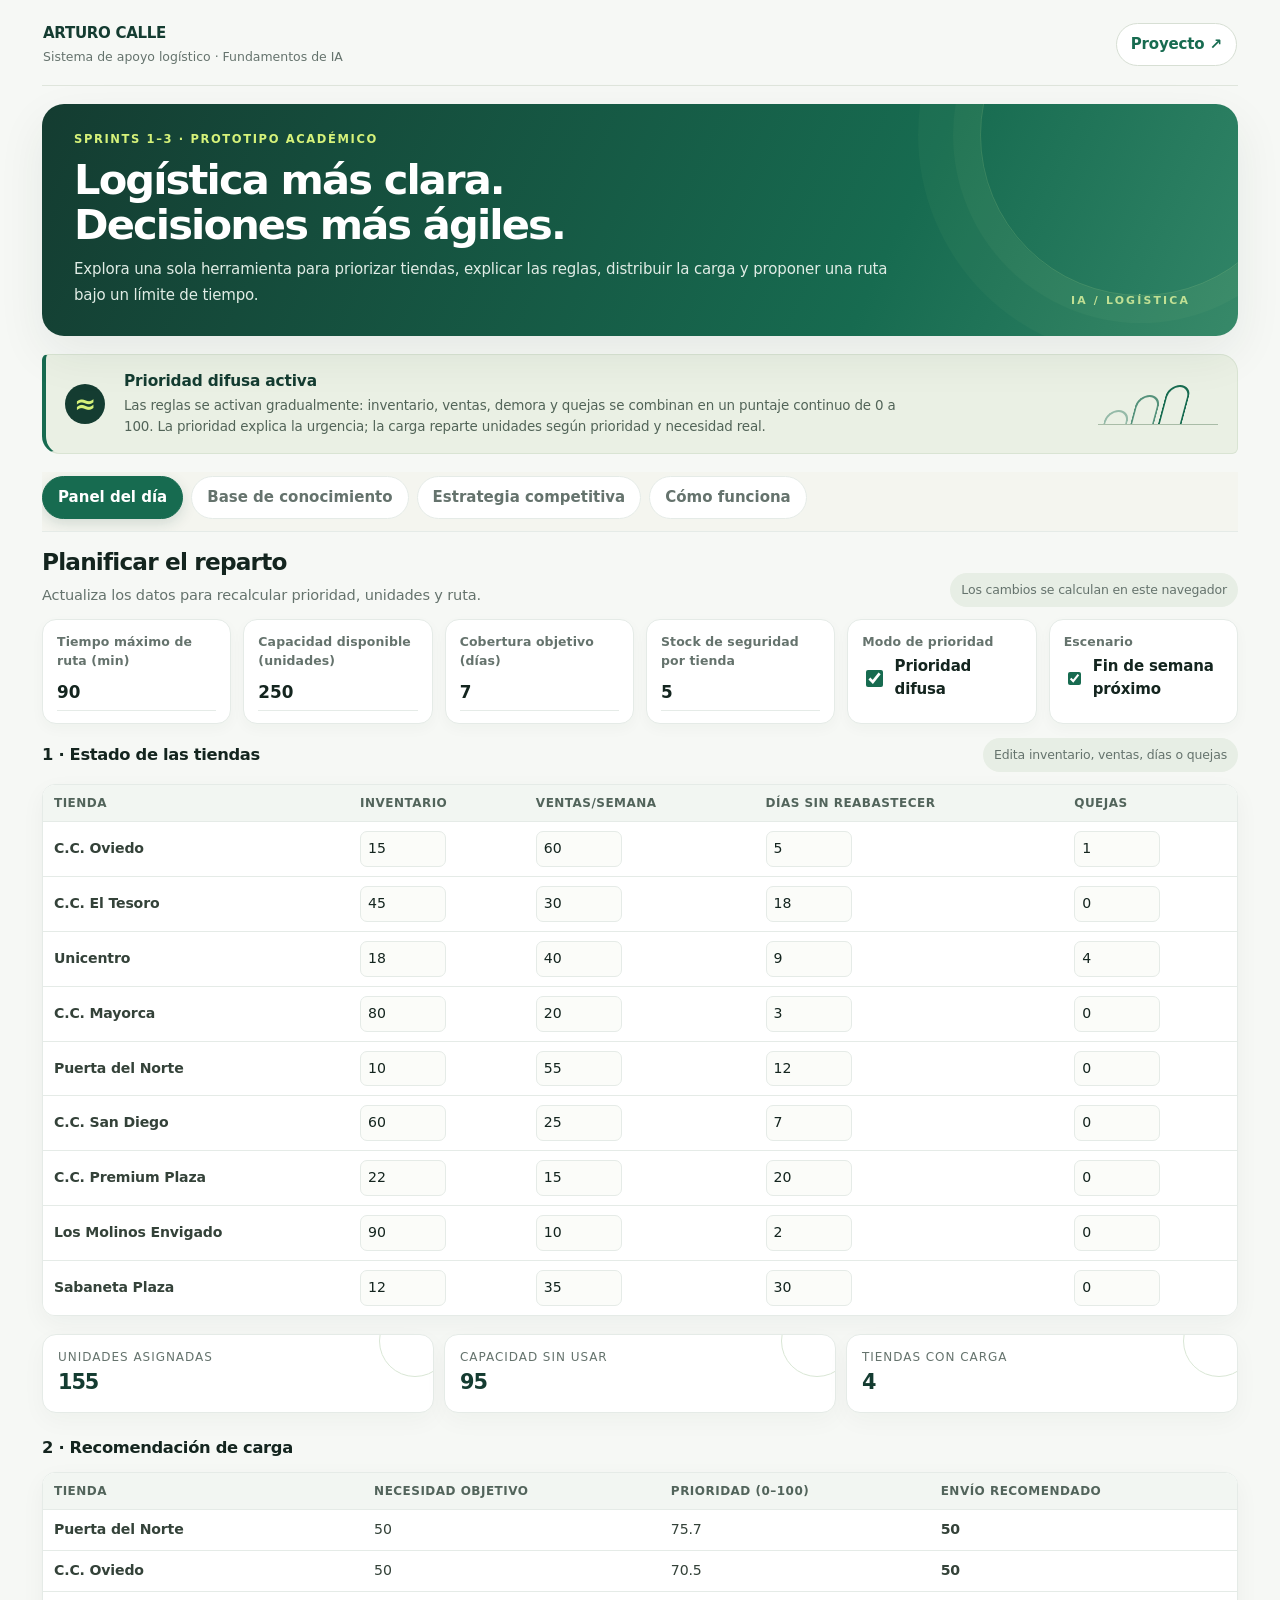
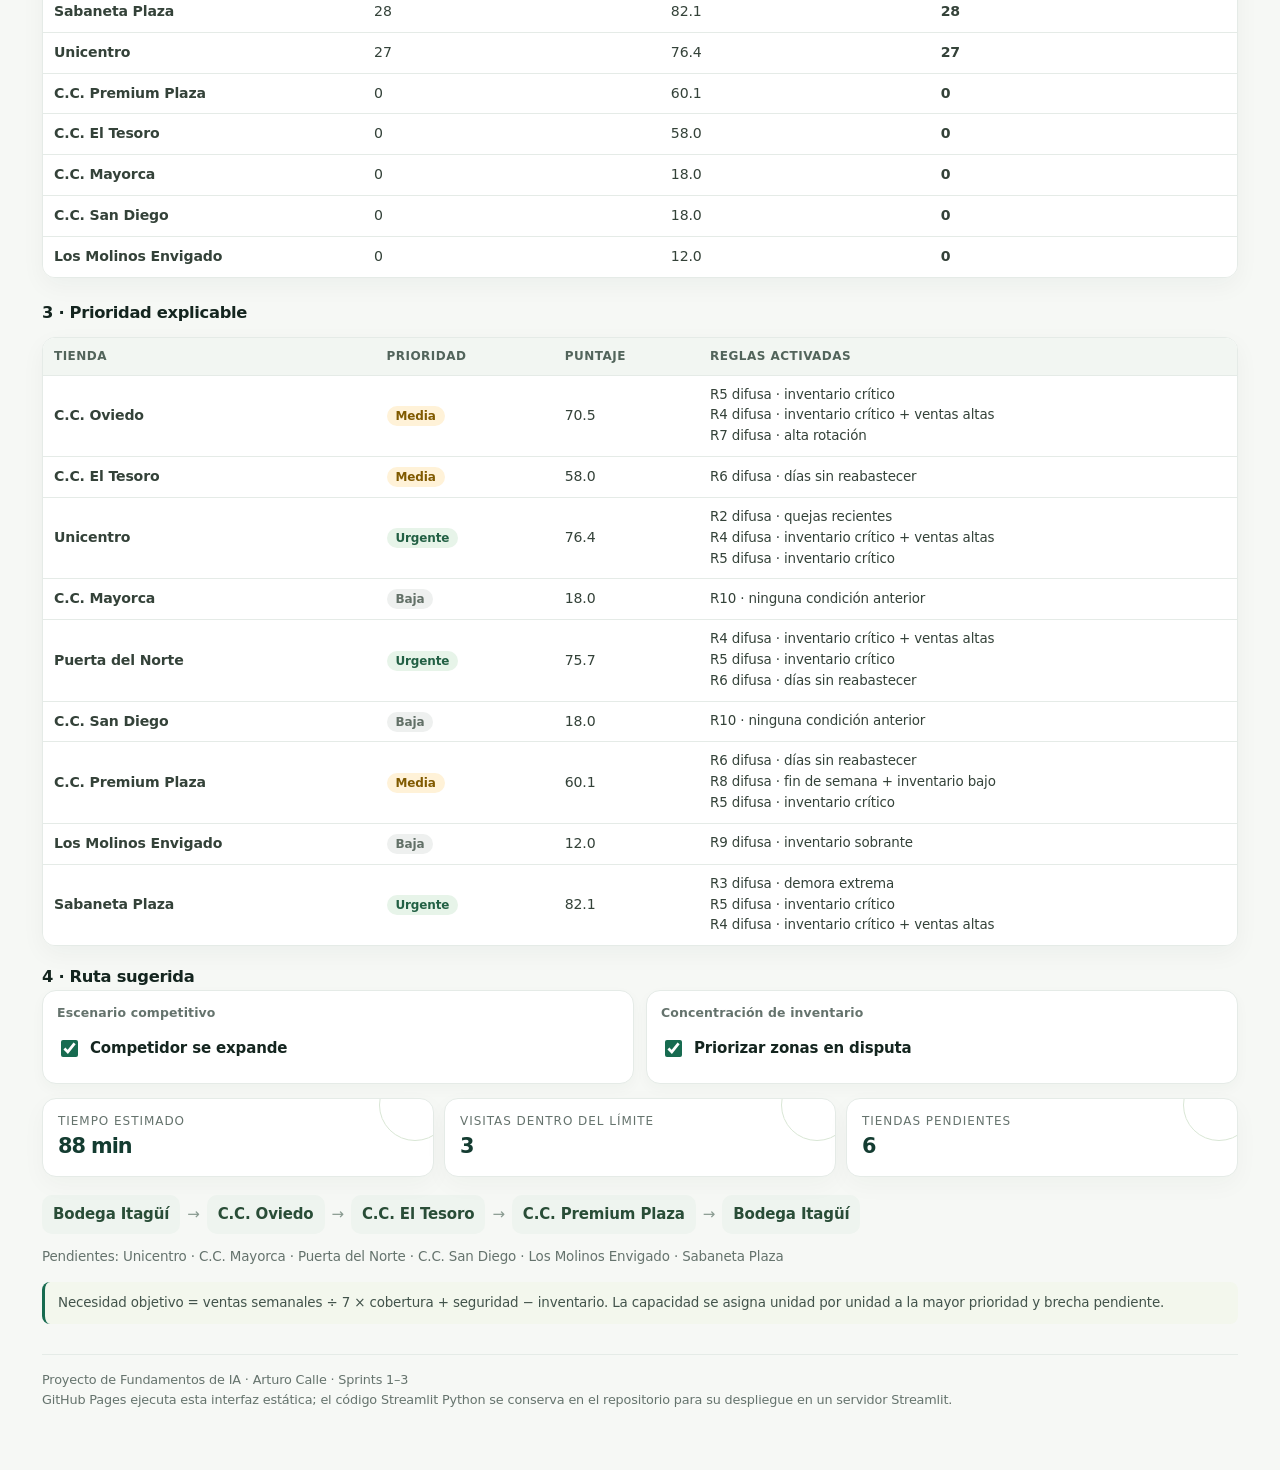
==== site/app-redisenada/index.html @ 4b320264 "Publicar propuesta visual para comparar" ====
<!doctype html>
<html lang="es">
<head>
<meta charset="utf-8"><meta name="viewport" content="width=device-width,initial-scale=1">
<title>Logística inteligente · Arturo Calle | Nueva propuesta</title><link rel="stylesheet" href="./styles.css">
<style>
:root{--ink:#14251f;--green:#176b50;--deep:#143c31;--lime:#d6f27a;--muted:#65736d;--line:#e5ebe7;--paper:#f6f8f5;--white:#fff;--red:#a63d40}*{box-sizing:border-box}body{margin:0;background:var(--paper);color:var(--ink);font:15px/1.55 system-ui,-apple-system,"Segoe UI",sans-serif}button,input{font:inherit}.shell{max-width:1240px;margin:auto;padding:20px 22px 60px}.top{display:flex;justify-content:space-between;align-items:center;gap:18px;margin-bottom:18px}.brand{font-weight:750;letter-spacing:-.02em}.brand span{display:block;color:var(--muted);font-size:.78rem;font-weight:500;letter-spacing:0}.back{color:var(--green);text-decoration:none;font-weight:650}.hero{padding:27px 32px;border-radius:22px;color:#fff;background:linear-gradient(115deg,var(--deep),var(--green) 70%,#318567);margin-bottom:18px}.tag{color:var(--lime);font-size:.72rem;letter-spacing:.14em;text-transform:uppercase;font-weight:750}.hero h1{font-size:clamp(1.8rem,4vw,2.6rem);letter-spacing:-.045em;line-height:1.1;margin:8px 0}.hero p{color:#e0ece5;margin:.35rem 0 0;max-width:820px}.nav{display:flex;gap:8px;overflow:auto;padding:4px 0 12px;margin-bottom:4px}.nav button{border:1px solid var(--line);background:#fff;color:var(--muted);border-radius:999px;padding:9px 15px;white-space:nowrap;cursor:pointer;font-weight:650}.nav button.active{background:var(--green);border-color:var(--green);color:#fff}.section{display:none}.section.active{display:block}.section-title{display:flex;justify-content:space-between;align-items:end;gap:16px;margin:12px 0}.section-title h2{font-size:1.45rem;letter-spacing:-.035em;margin:0}.section-title p{margin:4px 0 0;color:var(--muted)}.panel,.card{background:#fff;border:1px solid var(--line);border-radius:17px;padding:18px 20px;box-shadow:0 4px 16px #14251f08}.controls{display:grid;grid-template-columns:repeat(auto-fit,minmax(170px,1fr));gap:12px;margin-bottom:14px}.control{background:#fff;border:1px solid var(--line);border-radius:14px;padding:12px 14px}.control label{display:block;font-size:.78rem;color:var(--muted);font-weight:650;margin-bottom:4px}.control input[type=number]{width:100%;border:0;border-bottom:1px solid var(--line);padding:5px 0;color:var(--ink);font-size:1.05rem;font-weight:700;outline:0}.check{display:flex;align-items:center;gap:9px;min-height:45px;font-weight:650}.check input{accent-color:var(--green);width:17px;height:17px}.table-wrap{overflow:auto;border:1px solid var(--line);border-radius:13px;margin:12px 0 18px}table{border-collapse:collapse;width:100%;min-width:690px;background:white}th,td{text-align:left;padding:9px 11px;border-bottom:1px solid var(--line);font-size:.88rem}th{background:#f2f6f2;color:#52645b;font-size:.75rem;text-transform:uppercase;letter-spacing:.04em;position:sticky;top:0}tr:last-child td{border-bottom:0}td input{width:86px;border:1px solid var(--line);border-radius:7px;padding:6px 7px;color:var(--ink)}td:first-child{font-weight:650}.metrics{display:grid;grid-template-columns:repeat(auto-fit,minmax(150px,1fr));gap:10px;margin:12px 0 18px}.metric{background:#fff;border:1px solid var(--line);border-radius:14px;padding:13px 15px}.metric span{display:block;color:var(--muted);font-size:.75rem}.metric b{font-size:1.3rem}.subhead{margin:22px 0 8px;font-size:1.02rem}.muted{color:var(--muted)}.pill{display:inline-block;color:var(--green);font-size:.72rem;font-weight:750;letter-spacing:.04em}.route{display:flex;flex-wrap:wrap;gap:7px;align-items:center;margin:12px 0}.stop{border-radius:10px;background:#eef4ef;padding:8px 11px;font-weight:650}.arrow{color:#8a9b91}.notice{background:#f3f7ed;border-left:3px solid var(--green);padding:11px 13px;border-radius:8px;color:#42534b}.footer{border-top:1px solid var(--line);margin-top:30px;padding-top:15px;color:var(--muted);font-size:.8rem}.grid{display:grid;grid-template-columns:repeat(auto-fit,minmax(210px,1fr));gap:12px}.card h3{margin:5px 0;font-size:1rem}.card p{margin:.4rem 0;color:var(--muted)}.rule{padding:10px 0;border-bottom:1px solid var(--line)}.rule:last-child{border:0}.rule b{display:inline-block;min-width:36px;color:var(--green)}.right{text-align:right}.badge{border-radius:999px;padding:3px 9px;background:#e7f4e9;color:#226044;font-weight:700;font-size:.75rem}.badge.mid{background:#fff2d8;color:#805a00}.badge.low{background:#eef0ef;color:#627067}.small{font-size:.84rem}.table-title{display:flex;justify-content:space-between;align-items:center;gap:8px}.table-title h3{margin:0}.status{color:var(--muted);font-size:.78rem}@media(max-width:600px){.shell{padding:13px}.hero{padding:22px}.top{align-items:flex-start}.section-title{display:block}}
</style>
</head>
<body><main class="shell">
<div class="top"><div class="brand">ARTURO CALLE<span>Sistema de apoyo logístico · Fundamentos de IA</span></div><a class="back" href="../">Proyecto ↗</a></div>
<header class="hero"><div class="tag">Sprints 1–3 · Prototipo académico</div><h1>Logística más clara.<br>Decisiones más ágiles.</h1><p>Explora una sola herramienta para priorizar tiendas, explicar las reglas, distribuir la carga y proponer una ruta bajo un límite de tiempo.</p></header>
<div class="fuzzy-note"><div class="fuzzy-mark">≈</div><div><strong>Prioridad difusa activa</strong><p>Las reglas se activan gradualmente: inventario, ventas, demora y quejas se combinan en un puntaje continuo de 0 a 100. La prioridad explica la urgencia; la carga reparte unidades según prioridad y necesidad real.</p></div><div class="fuzzy-spark" aria-hidden="true"><span></span><span></span><span></span></div></div><nav class="nav" aria-label="Navegación"><button class="active" data-page="panel">Panel del día</button><button data-page="knowledge">Base de conocimiento</button><button data-page="strategy">Estrategia competitiva</button><button data-page="about">Cómo funciona</button></nav>
<section class="section active" id="panel">
<div class="section-title"><div><h2>Planificar el reparto</h2><p>Actualiza los datos para recalcular prioridad, unidades y ruta.</p></div><span class="status">Los cambios se calculan en este navegador</span></div>
<div class="controls">
<div class="control"><label>Tiempo máximo de ruta (min)</label><input id="budget" type="number" min="30" max="240" step="5" value="90"></div>
<div class="control"><label>Capacidad disponible (unidades)</label><input id="capacity" type="number" min="0" max="100000" step="10" value="250"></div>
<div class="control"><label>Cobertura objetivo (días)</label><input id="coverage" type="number" min="1" max="21" value="7"></div>
<div class="control"><label>Stock de seguridad por tienda</label><input id="safety" type="number" min="0" max="500" value="5"></div>
<div class="control"><label>Modo de prioridad</label><div class="check"><input id="fuzzy" type="checkbox" checked><span>Prioridad difusa</span></div></div>
<div class="control"><label>Escenario</label><div class="check"><input id="weekend" type="checkbox" checked><span>Fin de semana próximo</span></div></div>
</div>
<div class="table-title"><h3 class="subhead">1 · Estado de las tiendas</h3><span class="status">Edita inventario, ventas, días o quejas</span></div>
<div id="stores"></div>
<div class="metrics" id="metrics"></div>
<h3 class="subhead">2 · Recomendación de carga</h3><div id="loads"></div>
<h3 class="subhead">3 · Prioridad explicable</h3><div id="priorities"></div>
<div class="table-title"><h3 class="subhead">4 · Ruta sugerida</h3></div>
<div class="controls">
<div class="control"><label>Escenario competitivo</label><div class="check"><input id="rival" type="checkbox" checked><span>Competidor se expande</span></div></div>
<div class="control"><label>Concentración de inventario</label><div class="check"><input id="focus" type="checkbox" checked><span>Priorizar zonas en disputa</span></div></div>
</div>
<div class="metrics" id="routeMetrics"></div><div class="route" id="route"></div><p class="muted small" id="pending"></p>
<div class="notice small">Necesidad objetivo = ventas semanales ÷ 7 × cobertura + seguridad − inventario. La capacidad se asigna unidad por unidad a la mayor prioridad y brecha pendiente.</div>
</section>
<section class="section" id="knowledge">
<div class="section-title"><div><h2>La base de conocimiento</h2><p>Conocimiento estable del modelo, separado de los datos operativos del día.</p></div></div>
<div class="grid"><article class="card"><span class="pill">1 · CONOCIMIENTO</span><h3>Red, umbrales y reglas</h3><p>Define tiendas conectadas, tiempos estimados, conjuntos difusos y las condiciones SI–ENTONCES.</p></article><article class="card"><span class="pill">2 · MEMORIA DE TRABAJO</span><h3>Datos del día</h3><p>Inventario, ventas semanales, días sin reabastecer, quejas, tiempo de ruta y capacidad.</p></article><article class="card"><span class="pill">3 · INFERENCIA</span><h3>Recomendaciones</h3><p>Aplica las reglas, calcula puntajes, asigna unidades y selecciona visitas bajo el límite de jornada.</p></article></div>
<h3 class="subhead">Diez reglas SI–ENTONCES</h3><div class="panel" id="rules"></div>
<h3 class="subhead">Cómo se suaviza la prioridad</h3><div class="panel small"><p>Inventario muy bajo, crítico, bajo y sobrante; ventas altas; rotación muy alta; días medios o muy altos; quejas altas y fin de semana se representan con funciones trapezoidales solapadas. Las reglas conservan los umbrales originales, pero su grado de activación se pondera con consecuentes Sugeno.</p><p>Urgente → salidas alrededor de 90–96; media → 52–62; baja → 12–18. El puntaje es el promedio ponderado continuo de las reglas activas; la etiqueta solo resume ese valor. Cuando se desactiva la prioridad difusa, se aplican los cortes discretos originales.</p></div>
<h3 class="subhead">Red vial del proyecto · minutos estimados</h3><div id="network"></div><p class="muted small">Tiempos académicos simulados de hora pico; no representan tráfico en tiempo real.</p>
</section>
<section class="section" id="strategy">
<div class="section-title"><div><h2>Decisión frente a la expansión del competidor</h2><p>Matriz hipotética usada en la Entrega 3.</p></div></div>
<div class="panel"><p>Valores de participación de mercado del modelo, en la escala codificada por el notebook. La presentación describe la escala de otra forma; se conserva aquí la matriz tal como está implementada.</p><div class="table-wrap"><table><thead><tr><th>Estrategia</th><th>Competidor se expande</th><th>Competidor mantiene</th></tr></thead><tbody><tr><td>Concentrar</td><td>20</td><td>50</td></tr><tr><td>Distribuir</td><td>65</td><td>80</td></tr></tbody></table></div><div class="notice">Estos pagos son supuestos didácticos. En la ruta, concentrar duplica el valor de las visitas en zonas disputadas; si el competidor se expande, una visita después del minuto 45 pierde la mitad de su valor.</div><h3 class="subhead">Zonas de disputa</h3><p>C.C. Oviedo · Unicentro · C.C. El Tesoro · C.C. San Diego.</p><p class="muted small">El algoritmo genético explora órdenes de visita y maximiza valor atendido menos una penalización pequeña por tiempo, respetando el límite de ruta.</p></div>
</section>
<section class="section" id="about">
<div class="section-title"><div><h2>De los sprints a una sola herramienta</h2><p>El flujo conecta conocimiento, datos y decisiones.</p></div></div>
<div class="grid"><article class="card"><span class="pill">SPRINT 1</span><h3>Red y rutas</h3><p>Nueve tiendas conectadas con tiempos en minutos. Dijkstra calcula caminos mínimos; la búsqueda de ruta organiza una vuelta cerrada con límite de tiempo y 15 minutos de atención por parada.</p></article><article class="card"><span class="pill">SPRINT 2</span><h3>Sistema experto</h3><p>Separa base de conocimiento, memoria de trabajo e inferencia. Diez reglas transparentes priorizan las tiendas.</p></article><article class="card"><span class="pill">SPRINT 3</span><h3>Estrategia competitiva</h3><p>Una matriz de pagos define un escenario hipotético. Un algoritmo genético busca el orden de visita con mayor valor.</p></article><article class="card"><span class="pill">EXTENSIÓN</span><h3>Lógica difusa y carga</h3><p>Prioridad continua para evitar saltos abruptos, seguida de distribución de unidades según necesidad y capacidad total.</p></article></div>
<div class="panel" style="margin-top:14px"><h3>Alcance</h3><p>Prototipo académico con datos, tiempos, umbrales y pagos supuestos a partir de los materiales de los sprints 1–3. No consulta inventario real, tráfico en vivo ni geolocalización. Valida las recomendaciones antes de cualquier uso operativo.</p><p class="muted small">La versión Python Streamlit también está en el repositorio, en <code>app/streamlit_app.py</code>, para ejecutarla en Streamlit Community Cloud.</p></div>
</section>
<footer class="footer">Proyecto de Fundamentos de IA · Arturo Calle · Sprints 1–3<br>GitHub Pages ejecuta esta interfaz estática; el código Streamlit Python se conserva en el repositorio para su despliegue en un servidor Streamlit.</footer>
</main>
<script>
const ORIGIN="Bodega Itagüí", STOP=15;
const names=["C.C. Oviedo","C.C. El Tesoro","Unicentro","C.C. Mayorca","Puerta del Norte","C.C. San Diego","C.C. Premium Plaza","Los Molinos Envigado","Sabaneta Plaza"];
let stores=[
 {name:"C.C. Oviedo",inv:15,sales:60,days:5,complaints:1},{name:"C.C. El Tesoro",inv:45,sales:30,days:18,complaints:0},{name:"Unicentro",inv:18,sales:40,days:9,complaints:4},{name:"C.C. Mayorca",inv:80,sales:20,days:3,complaints:0},{name:"Puerta del Norte",inv:10,sales:55,days:12,complaints:0},{name:"C.C. San Diego",inv:60,sales:25,days:7,complaints:0},{name:"C.C. Premium Plaza",inv:22,sales:15,days:20,complaints:0},{name:"Los Molinos Envigado",inv:90,sales:10,days:2,complaints:0},{name:"Sabaneta Plaza",inv:12,sales:35,days:30,complaints:0}
];
const graph={"Bodega Itagüí":{"Sabaneta Plaza":8,"Los Molinos Envigado":12,"C.C. Oviedo":10},"Sabaneta Plaza":{"Bodega Itagüí":8},"Los Molinos Envigado":{"Bodega Itagüí":12,"C.C. Premium Plaza":9},"C.C. Oviedo":{"Bodega Itagüí":10,"C.C. El Tesoro":5,"Unicentro":9},"C.C. El Tesoro":{"C.C. Oviedo":5,"C.C. Premium Plaza":7,"C.C. San Diego":11},"C.C. Premium Plaza":{"Los Molinos Envigado":9,"C.C. El Tesoro":7},"Unicentro":{"C.C. Oviedo":9,"C.C. San Diego":8,"C.C. Mayorca":13},"C.C. San Diego":{"C.C. El Tesoro":11,"Unicentro":8,"Puerta del Norte":10},"C.C. Mayorca":{"Unicentro":13,"Puerta del Norte":7},"Puerta del Norte":{"C.C. San Diego":10,"C.C. Mayorca":7}};
const disputed=new Set(["C.C. Oviedo","Unicentro","C.C. El Tesoro","C.C. San Diego"]);
const rulesDef=[["R1","Inventario < 10","Urgente"],["R2","Quejas > 3","Urgente"],["R3","Días sin reabastecer > 25","Urgente"],["R4","Inventario < 20 y ventas altas (>40 antes de fin de semana; >50 en otro caso)","Urgente"],["R5","Inventario < 20","Media"],["R6","Días sin reabastecer > 14","Media"],["R7","Ventas > 70 unidades/semana","Media"],["R8","Fin de semana próximo e inventario < 30","Media"],["R9","Inventario > 100","Baja"],["R10","Ninguna regla anterior aplica","Baja"]];
function dijkstra(start){let dist={};Object.keys(graph).forEach(n=>dist[n]=Infinity);dist[start]=0;let pending=new Set(Object.keys(graph));while(pending.size){let u=[...pending].reduce((a,b)=>dist[a]<dist[b]?a:b);pending.delete(u);if(!Number.isFinite(dist[u]))break;for(let [v,w] of Object.entries(graph[u]))if(dist[u]+w<dist[v])dist[v]=dist[u]+w}return dist}
const DIST={};Object.keys(graph).forEach(n=>DIST[n]=dijkstra(n));
function trap(x,a,b,c,d){if(x<=a||x>=d)return 0;if(x>=b&&x<=c)return 1;if(x<b)return b===a?1:(x-a)/(b-a);return d===c?1:(d-x)/(d-c)}
function fuzzyPriority(f,weekend){let high=weekend?40:50;let m={inv_muy_bajo:trap(f.inv,-100,-100,5,15),inv_critico:trap(f.inv,5,10,18,26),inv_bajo_30:trap(f.inv,15,20,27,35),inv_sobrante:trap(f.inv,85,100,150,150),ventas_altas:trap(f.sales,high-15,high,high+15,high+30),rotacion_muy_alta:trap(f.sales,55,70,120,120),dias_medios:trap(f.days,8,14,22,29),dias_muy_altos:trap(f.days,18,25,45,45),quejas_altas:trap(f.complaints,1,3,8,8),fin_semana:weekend?1:0};let rr=[[m.inv_muy_bajo,96,"R1 difusa · inventario muy bajo"],[m.quejas_altas,94,"R2 difusa · quejas recientes"],[m.dias_muy_altos,92,"R3 difusa · demora extrema"],[Math.min(m.inv_critico,m.ventas_altas),91,"R4 difusa · inventario crítico + ventas altas"],[m.inv_critico,62,"R5 difusa · inventario crítico"],[m.dias_medios,58,"R6 difusa · días sin reabastecer"],[m.rotacion_muy_alta,55,"R7 difusa · alta rotación"],[Math.min(m.fin_semana,m.inv_bajo_30),52,"R8 difusa · fin de semana + inventario bajo"],[m.inv_sobrante,12,"R9 difusa · inventario sobrante"]];let den=rr.reduce((a,r)=>a+(r[0]>0?r[0]:0),0);let score=den?rr.reduce((a,r)=>a+r[0]*r[1],0)/den:18;let fired=rr.filter(r=>r[0]>.05).sort((a,b)=>b[0]-a[0]).slice(0,3).map(r=>r[2]);return {score,priority:score>=75?"Urgente":score>=38?"Media":"Baja",rules:fired.length?fired:["R10 · ninguna condición anterior"]}}
function discretePriority(f,weekend){let high=weekend?40:50, t=[[f.inv<10,"Urgente","R1 · inventario muy bajo"],[f.complaints>3,"Urgente","R2 · más de 3 quejas"],[f.days>25,"Urgente","R3 · más de 25 días sin reabastecer"],[f.inv<20&&f.sales>high,"Urgente","R4 · inventario crítico + ventas altas"],[f.inv<20,"Media","R5 · inventario crítico"],[f.days>14,"Media","R6 · más de 14 días sin reabastecer"],[f.sales>70,"Media","R7 · rotación muy alta"],[weekend&&f.inv<30,"Media","R8 · fin de semana + inventario bajo"],[f.inv>100,"Baja","R9 · inventario sobrante"]];for(let x of t)if(x[0])return {score:{Urgente:92,Media:56,Baja:18}[x[1]],priority:x[1],rules:[x[2]]};return {score:18,priority:"Baja",rules:["R10 · ninguna condición anterior"]}}
function allocate(scores,coverage,capacity,safety){let rows=stores.map(s=>{let need=Math.max(0,Math.round(s.sales/7*coverage+safety)-s.inv);return {name:s.name,need,score:scores[s.name].score,send:0}}),remaining=capacity;while(remaining>0){let c=rows.filter(r=>r.send<r.need);if(!c.length)break;c.sort((a,b)=>b.score*(1-b.send/Math.max(1,b.need))-a.score*(1-a.send/Math.max(1,a.need))||a.send-b.send);c[0].send++;remaining--}return rows}
function seeded(seed){return function(){seed|=0;seed=seed+0x6D2B79F5|0;let t=Math.imul(seed^seed>>>15,1|seed);t=t+Math.imul(t^t>>>7,61|t)^t;return ((t^t>>>14)>>>0)/4294967296}}
function routePlan(scores,budget,expand,focus){let ns=stores.map(s=>s.name).filter(n=>DIST[n]),rng=seeded(42),values={};ns.forEach(n=>values[n]=Math.max(.2,scores[n].score/100)*(focus&&disputed.has(n)?2:1));function decode(order){let visited=[],elapsed=0,current=ORIGIN,arrivals={},route=[ORIGIN];for(let n of order){let travel=DIST[current][n];if(elapsed+travel+STOP+DIST[n][ORIGIN]<=budget){elapsed+=travel;arrivals[n]=elapsed;elapsed+=STOP;visited.push(n);route.push(n);current=n}}return {visited,total:elapsed+DIST[current][ORIGIN],arrivals,route:[...route,ORIGIN]}}function fitness(order){let d=decode(order),v=d.visited.reduce((a,n)=>a+values[n]*(expand&&disputed.has(n)&&d.arrivals[n]>45?.5:1),0);return v-.01*d.total}function sample(pop,weights){let total=weights.reduce((a,b)=>a+b,0),r=rng()*total;for(let i=0;i<pop.length;i++){r-=weights[i];if(r<=0)return pop[i]}return pop[pop.length-1]}let pop=Array.from({length:30},()=>ns.slice().sort(()=>rng()-.5));for(let g=0;g<60;g++){pop.sort((a,b)=>fitness(b)-fitness(a));let next=pop.slice(0,2);while(next.length<30){let raw=pop.map(fitness),floor=Math.min(...raw),weights=raw.map(x=>Math.max(.001,x-floor+.01)),p1=sample(pop,weights),p2=sample(pop,weights),cut=Math.max(1,Math.floor(ns.length/2)),child=p1.slice(0,cut).concat(p2.filter(n=>!p1.slice(0,cut).includes(n)));if(child.length>1&&rng()<.2){let a=Math.floor(rng()*child.length),b=Math.floor(rng()*child.length);[child[a],child[b]]=[child[b],child[a]]}next.push(child)}pop=next}let best=pop.reduce((a,b)=>fitness(a)>fitness(b)?a:b),d=decode(best);return {...d,fitness:fitness(best),pending:ns.filter(n=>!d.visited.includes(n))}}
function esc(s){return String(s).replace(/[&<>"']/g,c=>({"&":"&amp;","<":"&lt;",">":"&gt;","\"":"&quot;","'":"&#39;"}[c]))}
function storeTable(){return '<div class="table-wrap"><table><thead><tr><th>Tienda</th><th>Inventario</th><th>Ventas/semana</th><th>Días sin reabastecer</th><th>Quejas</th></tr></thead><tbody>'+stores.map((s,i)=>'<tr><td>'+esc(s.name)+'</td><td><input type="number" min="0" data-i="'+i+'" data-k="inv" value="'+s.inv+'"></td><td><input type="number" min="0" data-i="'+i+'" data-k="sales" value="'+s.sales+'"></td><td><input type="number" min="0" data-i="'+i+'" data-k="days" value="'+s.days+'"></td><td><input type="number" min="0" data-i="'+i+'" data-k="complaints" value="'+s.complaints+'"></td></tr>').join('')+'</tbody></table></div>'}
function priorityClass(p){return p==="Urgente"?"":" mid"}
function render(){document.getElementById('stores').innerHTML=storeTable();let fuzzy=document.getElementById('fuzzy').checked,weekend=document.getElementById('weekend').checked,budget=Math.max(0,+document.getElementById('budget').value||0),capacity=Math.max(0,+document.getElementById('capacity').value||0),coverage=Math.max(0,+document.getElementById('coverage').value||0),safety=Math.max(0,+document.getElementById('safety').value||0),expand=document.getElementById('rival').checked,focus=document.getElementById('focus').checked;let result={};stores.forEach(s=>result[s.name]=(fuzzy?fuzzyPriority:discretePriority)({inv:s.inv,sales:s.sales,days:s.days,complaints:s.complaints},weekend));let load=allocate(result,coverage,capacity,safety),assigned=load.reduce((a,r)=>a+r.send,0);document.getElementById('metrics').innerHTML='<div class="metric"><span>Unidades asignadas</span><b>'+assigned.toLocaleString('es-CO')+'</b></div><div class="metric"><span>Capacidad sin usar</span><b>'+Math.max(0,capacity-assigned).toLocaleString('es-CO')+'</b></div><div class="metric"><span>Tiendas con carga</span><b>'+load.filter(r=>r.send>0).length+'</b></div>';document.getElementById('loads').innerHTML='<div class="table-wrap"><table><thead><tr><th>Tienda</th><th>Necesidad objetivo</th><th>Prioridad (0–100)</th><th>Envío recomendado</th></tr></thead><tbody>'+load.slice().sort((a,b)=>b.send-a.send||b.score-a.score).map(r=>'<tr><td>'+esc(r.name)+'</td><td>'+r.need+'</td><td>'+r.score.toFixed(1)+'</td><td><b>'+r.send+'</b></td></tr>').join('')+'</tbody></table></div>';document.getElementById('priorities').innerHTML='<div class="table-wrap"><table><thead><tr><th>Tienda</th><th>Prioridad</th><th>Puntaje</th><th>Reglas activadas</th></tr></thead><tbody>'+stores.map(s=>{let r=result[s.name];return '<tr><td>'+esc(s.name)+'</td><td><span class="badge'+(r.priority==='Urgente'?'':r.priority==='Media'?' mid':' low')+'">'+r.priority+'</span></td><td>'+r.score.toFixed(1)+'</td><td class="small">'+r.rules.map(esc).join('<br>')+'</td></tr>'}).join('')+'</tbody></table></div>';let route=routePlan(result,budget,expand,focus);document.getElementById('routeMetrics').innerHTML='<div class="metric"><span>Tiempo estimado</span><b>'+route.total+' min</b></div><div class="metric"><span>Visitas dentro del límite</span><b>'+route.visited.length+'</b></div><div class="metric"><span>Tiendas pendientes</span><b>'+route.pending.length+'</b></div>';document.getElementById('route').innerHTML=route.route.map((n,i)=>'<span class="stop">'+esc(n)+'</span>'+(i<route.route.length-1?'<span class="arrow">→</span>':'')).join('');document.getElementById('pending').textContent=route.pending.length?'Pendientes: '+route.pending.join(' · '):'Todas las tiendas están dentro del límite de esta ruta.';let rules=document.getElementById('rules');if(rules)rules.innerHTML=rulesDef.map(r=>'<div class="rule"><b>'+r[0]+'</b><span>'+esc(r[1])+'</span> <span class="badge'+(r[2]==='Urgente'?'':r[2]==='Media'?' mid':' low')+'">'+r[2]+'</span></div>').join('');let edges=[];for(let a of Object.keys(graph))for(let b of Object.keys(graph[a]))if(a<b)edges.push([a,b,graph[a][b]]);let net=document.getElementById('network');if(net)net.innerHTML='<div class="table-wrap"><table><thead><tr><th>Tramo</th><th>Tiempo (min)</th></tr></thead><tbody>'+edges.map(e=>'<tr><td>'+esc(e[0])+' ↔ '+esc(e[1])+'</td><td>'+e[2]+'</td></tr>').join('')+'</tbody></table></div>'}
document.querySelectorAll('.nav button').forEach(b=>b.addEventListener('click',()=>{document.querySelectorAll('.nav button').forEach(x=>x.classList.toggle('active',x===b));document.querySelectorAll('.section').forEach(s=>s.classList.toggle('active',s.id===b.dataset.page));window.scrollTo({top:0,behavior:'smooth'})}));
document.addEventListener('change',e=>{if(e.target.matches('#stores input')){let i=+e.target.dataset.i,k=e.target.dataset.k;stores[i][k]=Math.max(0,+e.target.value||0)}if(e.target.matches('input'))render()});
render();
</script>
</body></html>
---- site/app-redisenada/styles.css ----
/* Propuesta de diseño · Arturo Calle | interfaz Pages */
:root{--ink:#17251f;--green:#155a43;--deep:#103d30;--lime:#d8ef9c;--muted:#69756e;--line:#e4e9e3;--paper:#f4f5ef;--white:#fff;--red:#a63d40;--sand:#ece9dd;--shadow:0 18px 48px rgba(25,52,39,.075)}
body{background:var(--paper);font-family:Inter,"Segoe UI",system-ui,sans-serif;color:var(--ink);letter-spacing:-.01em}
.shell{max-width:1320px;padding:24px clamp(16px,4vw,54px) 72px}
.top{padding:2px 1px 18px;border-bottom:1px solid #dfe5dc;margin-bottom:24px}
.brand{font-size:.94rem;letter-spacing:.12em;color:var(--deep)}.brand span{letter-spacing:0;font-size:.78rem;margin-top:2px}
.back{border:1px solid #d7dfd4;border-radius:999px;padding:9px 14px;background:#fff;color:var(--deep);transition:.2s}.back:hover{background:#edf2e8;transform:translateY(-1px)}
.hero{position:relative;overflow:hidden;min-height:220px;padding:clamp(27px,5vw,52px);border-radius:8px 42px 8px 42px;background:linear-gradient(112deg,#102f27 0%,#155a43 63%,#327456 100%);box-shadow:var(--shadow);margin-bottom:22px}
.hero:after{content:"IA  /  LOGÍSTICA";position:absolute;right:clamp(20px,4vw,48px);bottom:26px;color:#d8ef9c;font-size:.68rem;letter-spacing:.2em;font-weight:800;opacity:.86}
.hero:before{content:"";position:absolute;width:320px;height:320px;border:1px solid rgba(216,239,156,.16);border-radius:50%;right:-64px;top:-130px;box-shadow:0 0 0 27px rgba(216,239,156,.035),0 0 0 62px rgba(216,239,156,.03)}
.tag{color:var(--lime);letter-spacing:.19em}.hero h1{max-width:780px;font-size:clamp(2rem,5vw,3.25rem);line-height:1.02;letter-spacing:-.055em;margin:14px 0 12px}.hero p{max-width:720px;color:#e1ebe1;line-height:1.75}
.nav{position:sticky;top:0;z-index:5;padding:10px 0 14px;background:rgba(244,245,239,.94);backdrop-filter:blur(10px);border-bottom:1px solid var(--line);margin:0 0 16px}
.nav button{border-radius:5px;border-color:transparent;background:transparent;padding:10px 16px;color:#647168;transition:.18s}.nav button:hover{background:#e9eee6;color:var(--deep)}.nav button.active{background:var(--deep);color:white;border-color:var(--deep);box-shadow:0 5px 14px #103d3025}
.section-title{margin:20px 0 18px;align-items:center}.section-title h2{font-size:clamp(1.35rem,2vw,1.75rem);letter-spacing:-.045em}.section-title p{font-size:.91rem}.status{background:#e7eee5;border-radius:99px;padding:7px 11px;color:#456250}
.panel,.card{border-color:var(--line);border-radius:8px 22px 8px 22px;padding:21px 23px;box-shadow:var(--shadow)}.grid{gap:15px}.card{transition:transform .2s,box-shadow .2s}.card:hover{transform:translateY(-2px);box-shadow:0 20px 46px rgba(25,52,39,.1)}.card h3{font-size:1.04rem;letter-spacing:-.025em}.card p{line-height:1.65}
.fuzzy-note{display:grid;grid-template-columns:44px 1fr 120px;align-items:center;gap:15px;background:#eaf0e4;border:1px solid #d9e4d3;border-left:4px solid var(--green);border-radius:6px 18px 6px 18px;padding:15px 19px;margin:4px 0 18px}.fuzzy-mark{display:grid;place-items:center;width:40px;height:40px;background:var(--deep);color:var(--lime);border-radius:50%;font-size:1.65rem;font-weight:700}.fuzzy-note strong{color:var(--deep);font-size:.96rem}.fuzzy-note p{font-size:.84rem;color:#526458;margin:3px 0 0;max-width:800px}.fuzzy-spark{height:42px;display:flex;align-items:end;gap:5px;border-bottom:1px solid #a9bca7;padding:0 7px}.fuzzy-spark span{display:block;width:24px;border:2px solid var(--green);border-bottom:0;border-radius:20px 20px 0 0;transform:skew(-15deg)}.fuzzy-spark span:nth-child(1){height:14px;opacity:.4}.fuzzy-spark span:nth-child(2){height:29px;opacity:.7}.fuzzy-spark span:nth-child(3){height:39px}
.controls{gap:11px}.control{border-radius:6px 16px 6px 16px;border-color:#e0e6dd;padding:14px 16px;box-shadow:0 5px 14px #173b2c08}.control label{letter-spacing:.01em}.control input[type=number]:focus{border-color:var(--green)}.check input{accent-color:var(--green)}
.table-wrap{border:1px solid var(--line);border-radius:7px 17px 7px 17px;box-shadow:0 8px 24px #1934270b}table{min-width:700px}th{background:#eef1e9;color:#48594d;letter-spacing:.09em;font-size:.68rem;padding-top:12px;padding-bottom:12px}td{padding:11px;color:#344239}td input{border-color:#dfe5dc;border-radius:5px;background:#fbfcf9}td input:focus{outline:2px solid #a4c09d;border-color:transparent}
.metrics{gap:12px}.metric{position:relative;overflow:hidden;border-radius:7px 18px 7px 18px;padding:16px 18px;box-shadow:0 8px 24px #19342709}.metric:after{content:"";position:absolute;right:-18px;top:-30px;width:70px;height:70px;border:1px solid #d9e6d5;border-radius:50%}.metric span{font-size:.72rem;text-transform:uppercase;letter-spacing:.08em}.metric b{font-size:1.55rem;color:var(--deep);letter-spacing:-.05em}.subhead{font-size:1.06rem;letter-spacing:-.02em;margin-top:26px}
.badge{border-radius:4px 10px 4px 10px;background:#e4efe2;color:#275c3e}.badge.mid{background:#f4edd9;color:#7d5a16}.badge.low{background:#eceeeb;color:#606b63}.stop{border-radius:5px 12px 5px 12px;background:#e8eee4;color:#294d37;padding:9px 12px}.arrow{color:#93a28f}.notice{background:#eff2e9;border-left-color:#779563;border-radius:4px 12px 4px 12px}.rule{padding:12px 4px}.rule b{color:var(--green)}
.footer{margin-top:45px;padding-top:18px}.section{animation:appear .25s ease-out}@keyframes appear{from{opacity:.75;transform:translateY(3px)}to{opacity:1;transform:none}}
@media(max-width:660px){.shell{padding:12px 13px 46px}.hero{min-height:0;padding:25px 22px;border-radius:6px 28px 6px 28px}.hero:after{display:none}.top{align-items:center}.brand{font-size:.8rem}.brand span{font-size:.7rem}.nav{top:0}.nav button{padding:9px 12px;font-size:.82rem}.section-title{display:block}.status{display:inline-block;margin-top:10px}.fuzzy-note{grid-template-columns:38px 1fr;gap:10px;padding:13px}.fuzzy-spark{display:none}.panel,.card{padding:16px}.table-wrap{margin-top:10px}}
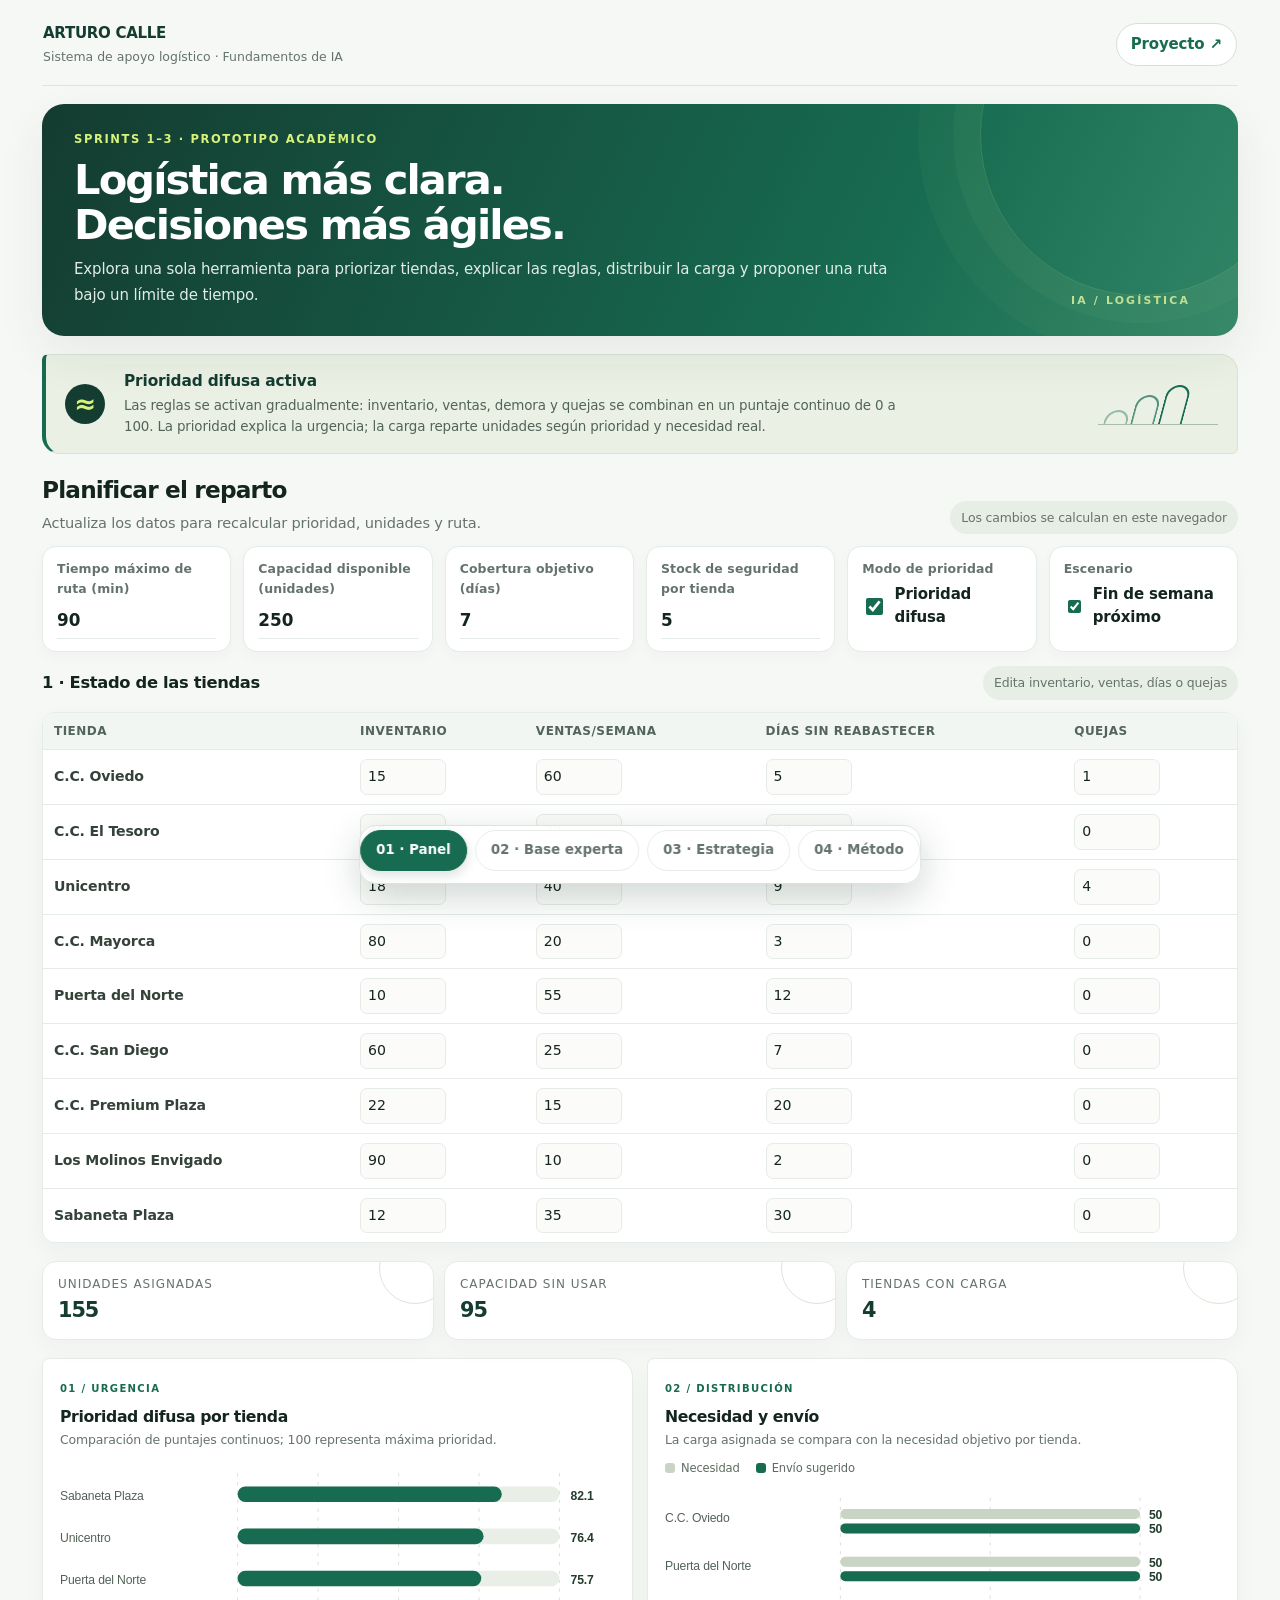
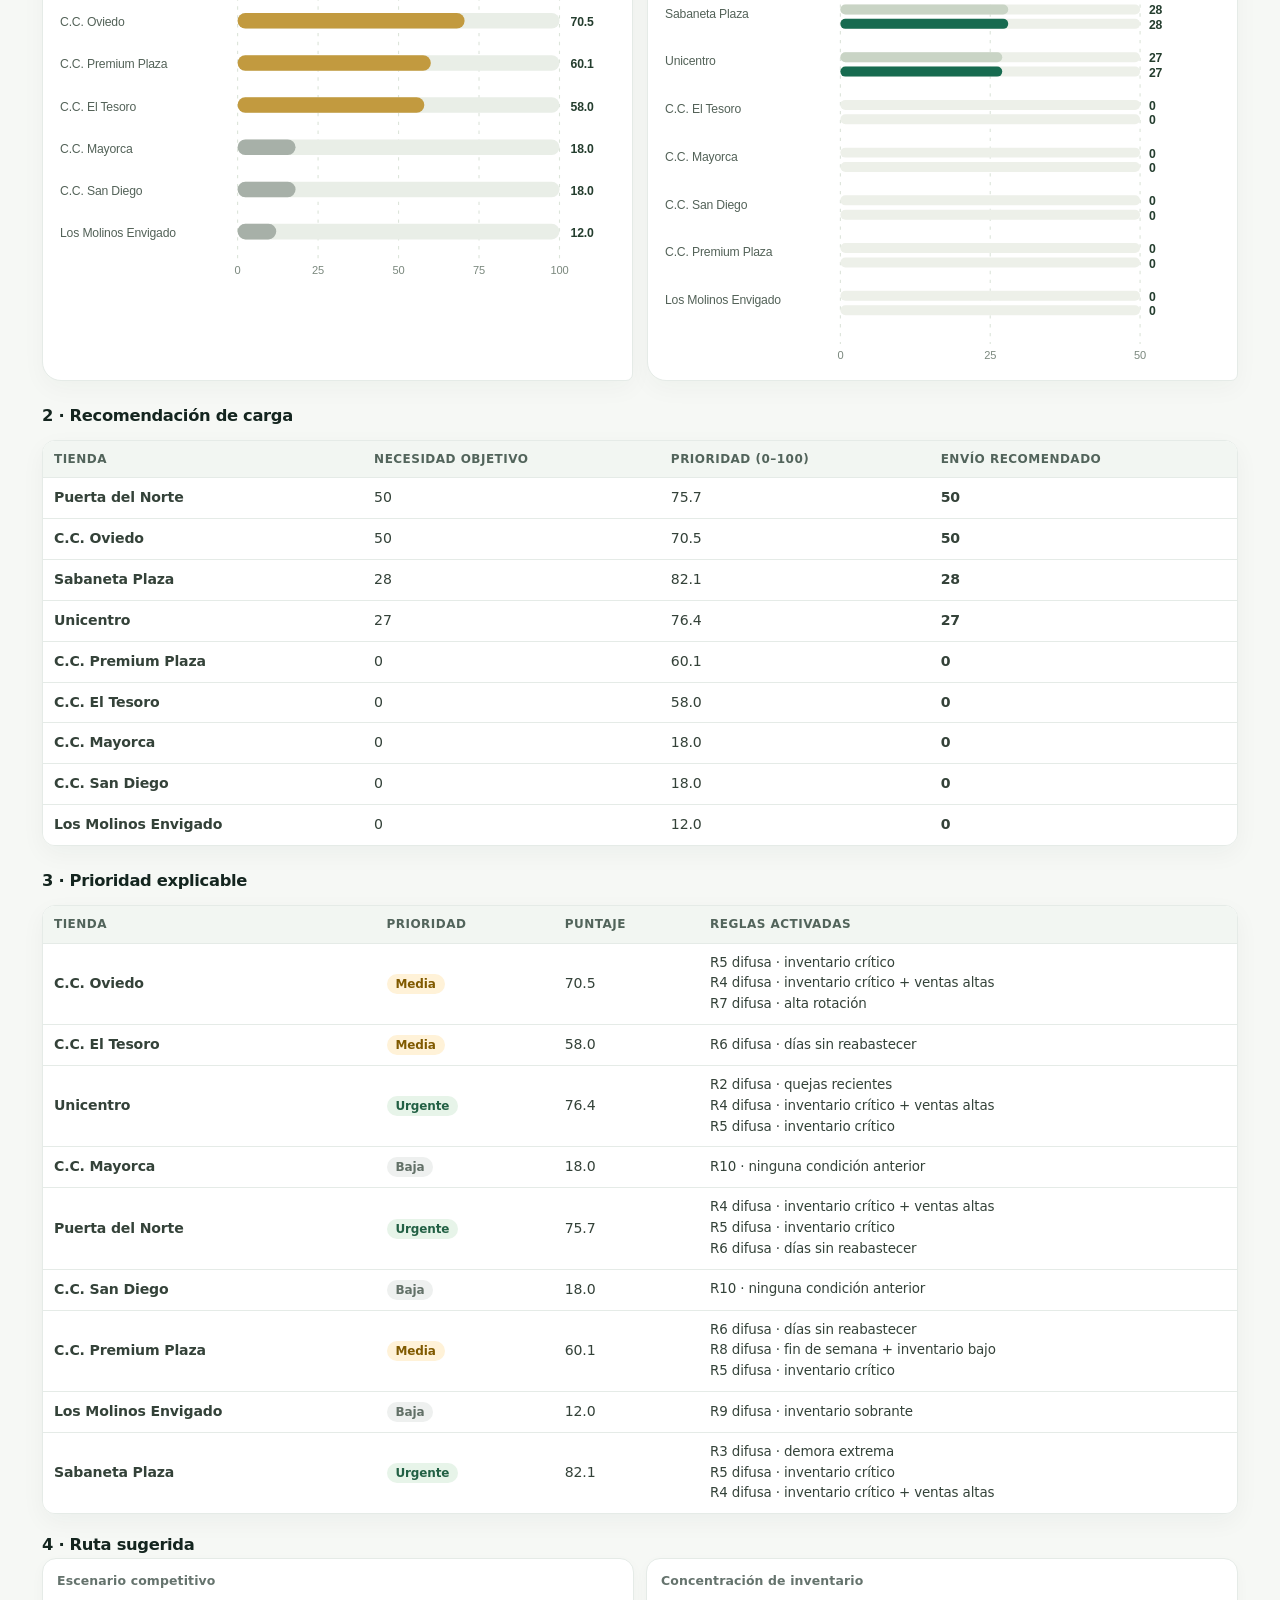
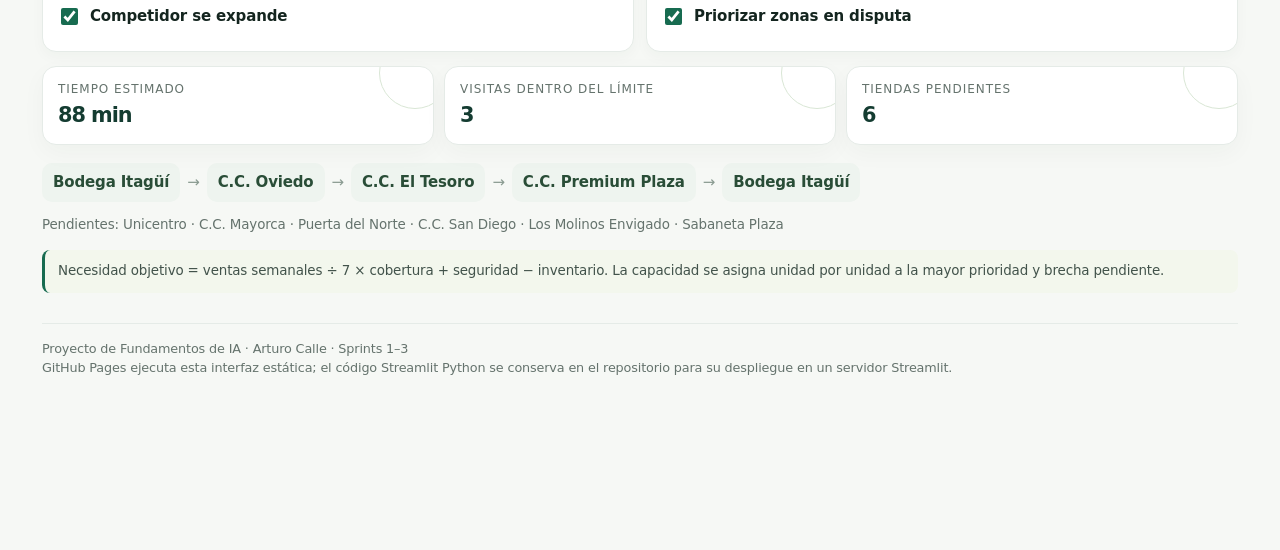
==== commit 5199e546: "Agregar navegación inferior y gráficas dinámicas" ====
--- a/site/app-redisenada/index.html
+++ b/site/app-redisenada/index.html
@@ -10,7 +10,7 @@
 <body><main class="shell">
 <div class="top"><div class="brand">ARTURO CALLE<span>Sistema de apoyo logístico · Fundamentos de IA</span></div><a class="back" href="../">Proyecto ↗</a></div>
 <header class="hero"><div class="tag">Sprints 1–3 · Prototipo académico</div><h1>Logística más clara.<br>Decisiones más ágiles.</h1><p>Explora una sola herramienta para priorizar tiendas, explicar las reglas, distribuir la carga y proponer una ruta bajo un límite de tiempo.</p></header>
-<div class="fuzzy-note"><div class="fuzzy-mark">≈</div><div><strong>Prioridad difusa activa</strong><p>Las reglas se activan gradualmente: inventario, ventas, demora y quejas se combinan en un puntaje continuo de 0 a 100. La prioridad explica la urgencia; la carga reparte unidades según prioridad y necesidad real.</p></div><div class="fuzzy-spark" aria-hidden="true"><span></span><span></span><span></span></div></div><nav class="nav" aria-label="Navegación"><button class="active" data-page="panel">Panel del día</button><button data-page="knowledge">Base de conocimiento</button><button data-page="strategy">Estrategia competitiva</button><button data-page="about">Cómo funciona</button></nav>
+<div class="fuzzy-note"><div class="fuzzy-mark">≈</div><div><strong>Prioridad difusa activa</strong><p>Las reglas se activan gradualmente: inventario, ventas, demora y quejas se combinan en un puntaje continuo de 0 a 100. La prioridad explica la urgencia; la carga reparte unidades según prioridad y necesidad real.</p></div><div class="fuzzy-spark" aria-hidden="true"><span></span><span></span><span></span></div></div><nav class="nav" aria-label="Navegación"><button class="active" data-page="panel" aria-label="Panel del día">01 · Panel</button><button data-page="knowledge" aria-label="Base de conocimiento">02 · Base experta</button><button data-page="strategy" aria-label="Estrategia competitiva">03 · Estrategia</button><button data-page="about" aria-label="Cómo funciona">04 · Método</button></nav>
 <section class="section active" id="panel">
 <div class="section-title"><div><h2>Planificar el reparto</h2><p>Actualiza los datos para recalcular prioridad, unidades y ruta.</p></div><span class="status">Los cambios se calculan en este navegador</span></div>
 <div class="controls">
@@ -24,6 +24,7 @@
 <div class="table-title"><h3 class="subhead">1 · Estado de las tiendas</h3><span class="status">Edita inventario, ventas, días o quejas</span></div>
 <div id="stores"></div>
 <div class="metrics" id="metrics"></div>
+<div class="chart-grid"><article class="chart-card"><div class="chart-heading"><span class="chart-kicker">01 / URGENCIA</span><h3>Prioridad difusa por tienda</h3><p>Comparación de puntajes continuos; 100 representa máxima prioridad.</p></div><div id="priorityChart"></div></article><article class="chart-card"><div class="chart-heading"><span class="chart-kicker">02 / DISTRIBUCIÓN</span><h3>Necesidad y envío</h3><p>La carga asignada se compara con la necesidad objetivo por tienda.</p></div><div class="chart-legend"><span><i class="legend-need"></i>Necesidad</span><span><i class="legend-send"></i>Envío sugerido</span></div><div id="loadChart"></div></article></div>
 <h3 class="subhead">2 · Recomendación de carga</h3><div id="loads"></div>
 <h3 class="subhead">3 · Prioridad explicable</h3><div id="priorities"></div>
 <div class="table-title"><h3 class="subhead">4 · Ruta sugerida</h3></div>
@@ -72,7 +73,7 @@
 function esc(s){return String(s).replace(/[&<>"']/g,c=>({"&":"&amp;","<":"&lt;",">":"&gt;","\"":"&quot;","'":"&#39;"}[c]))}
 function storeTable(){return '<div class="table-wrap"><table><thead><tr><th>Tienda</th><th>Inventario</th><th>Ventas/semana</th><th>Días sin reabastecer</th><th>Quejas</th></tr></thead><tbody>'+stores.map((s,i)=>'<tr><td>'+esc(s.name)+'</td><td><input type="number" min="0" data-i="'+i+'" data-k="inv" value="'+s.inv+'"></td><td><input type="number" min="0" data-i="'+i+'" data-k="sales" value="'+s.sales+'"></td><td><input type="number" min="0" data-i="'+i+'" data-k="days" value="'+s.days+'"></td><td><input type="number" min="0" data-i="'+i+'" data-k="complaints" value="'+s.complaints+'"></td></tr>').join('')+'</tbody></table></div>'}
 function priorityClass(p){return p==="Urgente"?"":" mid"}
-function render(){document.getElementById('stores').innerHTML=storeTable();let fuzzy=document.getElementById('fuzzy').checked,weekend=document.getElementById('weekend').checked,budget=Math.max(0,+document.getElementById('budget').value||0),capacity=Math.max(0,+document.getElementById('capacity').value||0),coverage=Math.max(0,+document.getElementById('coverage').value||0),safety=Math.max(0,+document.getElementById('safety').value||0),expand=document.getElementById('rival').checked,focus=document.getElementById('focus').checked;let result={};stores.forEach(s=>result[s.name]=(fuzzy?fuzzyPriority:discretePriority)({inv:s.inv,sales:s.sales,days:s.days,complaints:s.complaints},weekend));let load=allocate(result,coverage,capacity,safety),assigned=load.reduce((a,r)=>a+r.send,0);document.getElementById('metrics').innerHTML='<div class="metric"><span>Unidades asignadas</span><b>'+assigned.toLocaleString('es-CO')+'</b></div><div class="metric"><span>Capacidad sin usar</span><b>'+Math.max(0,capacity-assigned).toLocaleString('es-CO')+'</b></div><div class="metric"><span>Tiendas con carga</span><b>'+load.filter(r=>r.send>0).length+'</b></div>';document.getElementById('loads').innerHTML='<div class="table-wrap"><table><thead><tr><th>Tienda</th><th>Necesidad objetivo</th><th>Prioridad (0–100)</th><th>Envío recomendado</th></tr></thead><tbody>'+load.slice().sort((a,b)=>b.send-a.send||b.score-a.score).map(r=>'<tr><td>'+esc(r.name)+'</td><td>'+r.need+'</td><td>'+r.score.toFixed(1)+'</td><td><b>'+r.send+'</b></td></tr>').join('')+'</tbody></table></div>';document.getElementById('priorities').innerHTML='<div class="table-wrap"><table><thead><tr><th>Tienda</th><th>Prioridad</th><th>Puntaje</th><th>Reglas activadas</th></tr></thead><tbody>'+stores.map(s=>{let r=result[s.name];return '<tr><td>'+esc(s.name)+'</td><td><span class="badge'+(r.priority==='Urgente'?'':r.priority==='Media'?' mid':' low')+'">'+r.priority+'</span></td><td>'+r.score.toFixed(1)+'</td><td class="small">'+r.rules.map(esc).join('<br>')+'</td></tr>'}).join('')+'</tbody></table></div>';let route=routePlan(result,budget,expand,focus);document.getElementById('routeMetrics').innerHTML='<div class="metric"><span>Tiempo estimado</span><b>'+route.total+' min</b></div><div class="metric"><span>Visitas dentro del límite</span><b>'+route.visited.length+'</b></div><div class="metric"><span>Tiendas pendientes</span><b>'+route.pending.length+'</b></div>';document.getElementById('route').innerHTML=route.route.map((n,i)=>'<span class="stop">'+esc(n)+'</span>'+(i<route.route.length-1?'<span class="arrow">→</span>':'')).join('');document.getElementById('pending').textContent=route.pending.length?'Pendientes: '+route.pending.join(' · '):'Todas las tiendas están dentro del límite de esta ruta.';let rules=document.getElementById('rules');if(rules)rules.innerHTML=rulesDef.map(r=>'<div class="rule"><b>'+r[0]+'</b><span>'+esc(r[1])+'</span> <span class="badge'+(r[2]==='Urgente'?'':r[2]==='Media'?' mid':' low')+'">'+r[2]+'</span></div>').join('');let edges=[];for(let a of Object.keys(graph))for(let b of Object.keys(graph[a]))if(a<b)edges.push([a,b,graph[a][b]]);let net=document.getElementById('network');if(net)net.innerHTML='<div class="table-wrap"><table><thead><tr><th>Tramo</th><th>Tiempo (min)</th></tr></thead><tbody>'+edges.map(e=>'<tr><td>'+esc(e[0])+' ↔ '+esc(e[1])+'</td><td>'+e[2]+'</td></tr>').join('')+'</tbody></table></div>'}
+function renderCharts(result,load,fuzzy){const rows=stores.map(s=>({name:s.name,...result[s.name]})).sort((a,b)=>b.score-a.score);const colors={Urgente:'#176b50',Media:'#c29a3f',Baja:'#a7b0a8'};const H=rows.length*38+30,left=160,plot=290;let lines='';rows.forEach((r,i)=>{let y=22+i*38,w=Math.max(0,Math.min(plot,r.score/100*plot));lines+=`<text x="0" y="${y+12}" class="chart-label">${esc(r.name)}</text><rect x="${left}" y="${y}" width="${plot}" height="14" rx="7" fill="#e9eee7"/><rect x="${left}" y="${y}" width="${w.toFixed(1)}" height="14" rx="7" fill="${colors[r.priority]}"/><text x="${left+plot+10}" y="${y+12}" class="chart-value">${r.score.toFixed(1)}</text>`});let guides='';[0,25,50,75,100].forEach(v=>{let x=left+plot*v/100;guides+=`<line x1="${x}" y1="10" x2="${x}" y2="${H-10}" stroke="#dce4da" stroke-dasharray="3 5"/><text x="${x}" y="${H-1}" text-anchor="middle" class="chart-axis">${v}</text>`});document.getElementById('priorityChart').innerHTML=`<svg class="chart-svg" viewBox="0 0 500 ${H}" role="img" aria-label="Puntaje ${fuzzy?'difuso':'discreto'} de prioridad por tienda, de cero a cien">${guides}${lines}</svg>`;const sorted=load.slice().sort((a,b)=>b.need-a.need),max=Math.max(1,...sorted.map(r=>r.need)),LH=sorted.length*43+28,barLeft=158,barMax=270;let loadLines='';sorted.forEach((r,i)=>{let y=18+i*43,needW=r.need/max*barMax,sendW=r.send/max*barMax;loadLines+=`<text x="0" y="${y+12}" class="chart-label">${esc(r.name)}</text><rect x="${barLeft}" y="${y}" width="${barMax}" height="9" rx="4.5" fill="#edf0e9"/><rect x="${barLeft}" y="${y}" width="${needW.toFixed(1)}" height="9" rx="4.5" fill="#c9d4c5"/><rect x="${barLeft}" y="${y+13}" width="${barMax}" height="9" rx="4.5" fill="#edf0e9"/><rect x="${barLeft}" y="${y+13}" width="${sendW.toFixed(1)}" height="9" rx="4.5" fill="#176b50"/><text x="${barLeft+barMax+8}" y="${y+9}" class="chart-value">${r.need}</text><text x="${barLeft+barMax+8}" y="${y+22}" class="chart-value">${r.send}</text>`});let loadGuides='';[0,.5,1].forEach(frac=>{let x=barLeft+barMax*frac;loadGuides+=`<line x1="${x}" y1="8" x2="${x}" y2="${LH-5}" stroke="#dce4da" stroke-dasharray="3 5"/><text x="${x}" y="${LH+8}" text-anchor="middle" class="chart-axis">${Math.round(max*frac)}</text>`});document.getElementById('loadChart').innerHTML=`<svg class="chart-svg" viewBox="0 0 500 ${LH+14}" role="img" aria-label="Comparación de necesidad y unidades sugeridas por tienda">${loadGuides}${loadLines}</svg>`}function render(){document.getElementById('stores').innerHTML=storeTable();let fuzzy=document.getElementById('fuzzy').checked,weekend=document.getElementById('weekend').checked,budget=Math.max(0,+document.getElementById('budget').value||0),capacity=Math.max(0,+document.getElementById('capacity').value||0),coverage=Math.max(0,+document.getElementById('coverage').value||0),safety=Math.max(0,+document.getElementById('safety').value||0),expand=document.getElementById('rival').checked,focus=document.getElementById('focus').checked;let result={};stores.forEach(s=>result[s.name]=(fuzzy?fuzzyPriority:discretePriority)({inv:s.inv,sales:s.sales,days:s.days,complaints:s.complaints},weekend));let load=allocate(result,coverage,capacity,safety),assigned=load.reduce((a,r)=>a+r.send,0);document.getElementById('metrics').innerHTML='<div class="metric"><span>Unidades asignadas</span><b>'+assigned.toLocaleString('es-CO')+'</b></div><div class="metric"><span>Capacidad sin usar</span><b>'+Math.max(0,capacity-assigned).toLocaleString('es-CO')+'</b></div><div class="metric"><span>Tiendas con carga</span><b>'+load.filter(r=>r.send>0).length+'</b></div>';renderCharts(result,load,fuzzy);document.getElementById('loads').innerHTML='<div class="table-wrap"><table><thead><tr><th>Tienda</th><th>Necesidad objetivo</th><th>Prioridad (0–100)</th><th>Envío recomendado</th></tr></thead><tbody>'+load.slice().sort((a,b)=>b.send-a.send||b.score-a.score).map(r=>'<tr><td>'+esc(r.name)+'</td><td>'+r.need+'</td><td>'+r.score.toFixed(1)+'</td><td><b>'+r.send+'</b></td></tr>').join('')+'</tbody></table></div>';document.getElementById('priorities').innerHTML='<div class="table-wrap"><table><thead><tr><th>Tienda</th><th>Prioridad</th><th>Puntaje</th><th>Reglas activadas</th></tr></thead><tbody>'+stores.map(s=>{let r=result[s.name];return '<tr><td>'+esc(s.name)+'</td><td><span class="badge'+(r.priority==='Urgente'?'':r.priority==='Media'?' mid':' low')+'">'+r.priority+'</span></td><td>'+r.score.toFixed(1)+'</td><td class="small">'+r.rules.map(esc).join('<br>')+'</td></tr>'}).join('')+'</tbody></table></div>';let route=routePlan(result,budget,expand,focus);document.getElementById('routeMetrics').innerHTML='<div class="metric"><span>Tiempo estimado</span><b>'+route.total+' min</b></div><div class="metric"><span>Visitas dentro del límite</span><b>'+route.visited.length+'</b></div><div class="metric"><span>Tiendas pendientes</span><b>'+route.pending.length+'</b></div>';document.getElementById('route').innerHTML=route.route.map((n,i)=>'<span class="stop">'+esc(n)+'</span>'+(i<route.route.length-1?'<span class="arrow">→</span>':'')).join('');document.getElementById('pending').textContent=route.pending.length?'Pendientes: '+route.pending.join(' · '):'Todas las tiendas están dentro del límite de esta ruta.';let rules=document.getElementById('rules');if(rules)rules.innerHTML=rulesDef.map(r=>'<div class="rule"><b>'+r[0]+'</b><span>'+esc(r[1])+'</span> <span class="badge'+(r[2]==='Urgente'?'':r[2]==='Media'?' mid':' low')+'">'+r[2]+'</span></div>').join('');let edges=[];for(let a of Object.keys(graph))for(let b of Object.keys(graph[a]))if(a<b)edges.push([a,b,graph[a][b]]);let net=document.getElementById('network');if(net)net.innerHTML='<div class="table-wrap"><table><thead><tr><th>Tramo</th><th>Tiempo (min)</th></tr></thead><tbody>'+edges.map(e=>'<tr><td>'+esc(e[0])+' ↔ '+esc(e[1])+'</td><td>'+e[2]+'</td></tr>').join('')+'</tbody></table></div>'}
 document.querySelectorAll('.nav button').forEach(b=>b.addEventListener('click',()=>{document.querySelectorAll('.nav button').forEach(x=>x.classList.toggle('active',x===b));document.querySelectorAll('.section').forEach(s=>s.classList.toggle('active',s.id===b.dataset.page));window.scrollTo({top:0,behavior:'smooth'})}));
 document.addEventListener('change',e=>{if(e.target.matches('#stores input')){let i=+e.target.dataset.i,k=e.target.dataset.k;stores[i][k]=Math.max(0,+e.target.value||0)}if(e.target.matches('input'))render()});
 render();
--- a/site/app-redisenada/styles.css
+++ b/site/app-redisenada/styles.css
@@ -20,3 +20,17 @@
 .badge{border-radius:4px 10px 4px 10px;background:#e4efe2;color:#275c3e}.badge.mid{background:#f4edd9;color:#7d5a16}.badge.low{background:#eceeeb;color:#606b63}.stop{border-radius:5px 12px 5px 12px;background:#e8eee4;color:#294d37;padding:9px 12px}.arrow{color:#93a28f}.notice{background:#eff2e9;border-left-color:#779563;border-radius:4px 12px 4px 12px}.rule{padding:12px 4px}.rule b{color:var(--green)}
 .footer{margin-top:45px;padding-top:18px}.section{animation:appear .25s ease-out}@keyframes appear{from{opacity:.75;transform:translateY(3px)}to{opacity:1;transform:none}}
 @media(max-width:660px){.shell{padding:12px 13px 46px}.hero{min-height:0;padding:25px 22px;border-radius:6px 28px 6px 28px}.hero:after{display:none}.top{align-items:center}.brand{font-size:.8rem}.brand span{font-size:.7rem}.nav{top:0}.nav button{padding:9px 12px;font-size:.82rem}.section-title{display:block}.status{display:inline-block;margin-top:10px}.fuzzy-note{grid-template-columns:38px 1fr;gap:10px;padding:13px}.fuzzy-spark{display:none}.panel,.card{padding:16px}.table-wrap{margin-top:10px}}
+
+/* Navegación fija inferior y gráficas interactivas */
+body{padding-bottom:112px}
+.nav{position:fixed;top:auto;bottom:max(12px,env(safe-area-inset-bottom));left:50%;transform:translateX(-50%);z-index:30;display:flex;justify-content:center;gap:3px;width:max-content;max-width:calc(100vw - 24px);overflow-x:auto;padding:7px;background:rgba(255,255,255,.94);backdrop-filter:blur(14px);border:1px solid #dce4da;border-bottom:1px solid #dce4da;border-radius:17px;box-shadow:0 12px 38px rgba(16,45,33,.2);margin:0;scrollbar-width:none}
+.nav::-webkit-scrollbar{display:none}
+.nav button{flex:0 0 auto;border-radius:10px;padding:10px 14px;font-size:.83rem;letter-spacing:.005em;color:#536258}
+.nav button.active{background:var(--deep);box-shadow:0 4px 11px #103d3028}
+.chart-grid{display:grid;grid-template-columns:repeat(2,minmax(0,1fr));gap:14px;margin:10px 0 22px}
+.chart-card{min-width:0;overflow:hidden;background:#fff;border:1px solid var(--line);border-radius:7px 19px 7px 19px;padding:17px 17px 14px;box-shadow:0 8px 24px #19342709}
+.chart-heading h3{margin:5px 0 2px;font-size:.98rem;letter-spacing:-.025em}.chart-heading p{margin:0;color:var(--muted);font-size:.78rem;line-height:1.5}.chart-kicker{font-size:.63rem;color:var(--green);font-weight:800;letter-spacing:.13em}
+.chart-svg{display:block;width:100%;height:auto;margin-top:12px;overflow:visible}.chart-label{font:11px Inter,"Segoe UI",sans-serif;fill:#536258}.chart-value{font:700 11px Inter,"Segoe UI",sans-serif;fill:#243d2e}.chart-axis{font:10px Inter,"Segoe UI",sans-serif;fill:#7b887e}
+.chart-legend{display:flex;gap:16px;margin-top:10px;color:#5c6c61;font-size:.72rem}.chart-legend span{display:flex;align-items:center;gap:6px}.chart-legend i{width:10px;height:10px;border-radius:3px;display:inline-block}.legend-need{background:#c9d4c5}.legend-send{background:#176b50}
+@media(max-width:760px){.chart-grid{grid-template-columns:1fr}.chart-card{padding:14px}.chart-svg{margin-top:8px}}
+@media(max-width:520px){.nav{width:calc(100vw - 20px);bottom:max(8px,env(safe-area-inset-bottom));gap:1px;padding:5px;border-radius:14px}.nav button{flex:1 0 auto;padding:9px 9px;font-size:.72rem}.shell{padding-bottom:28px}.chart-label{font-size:10px}}
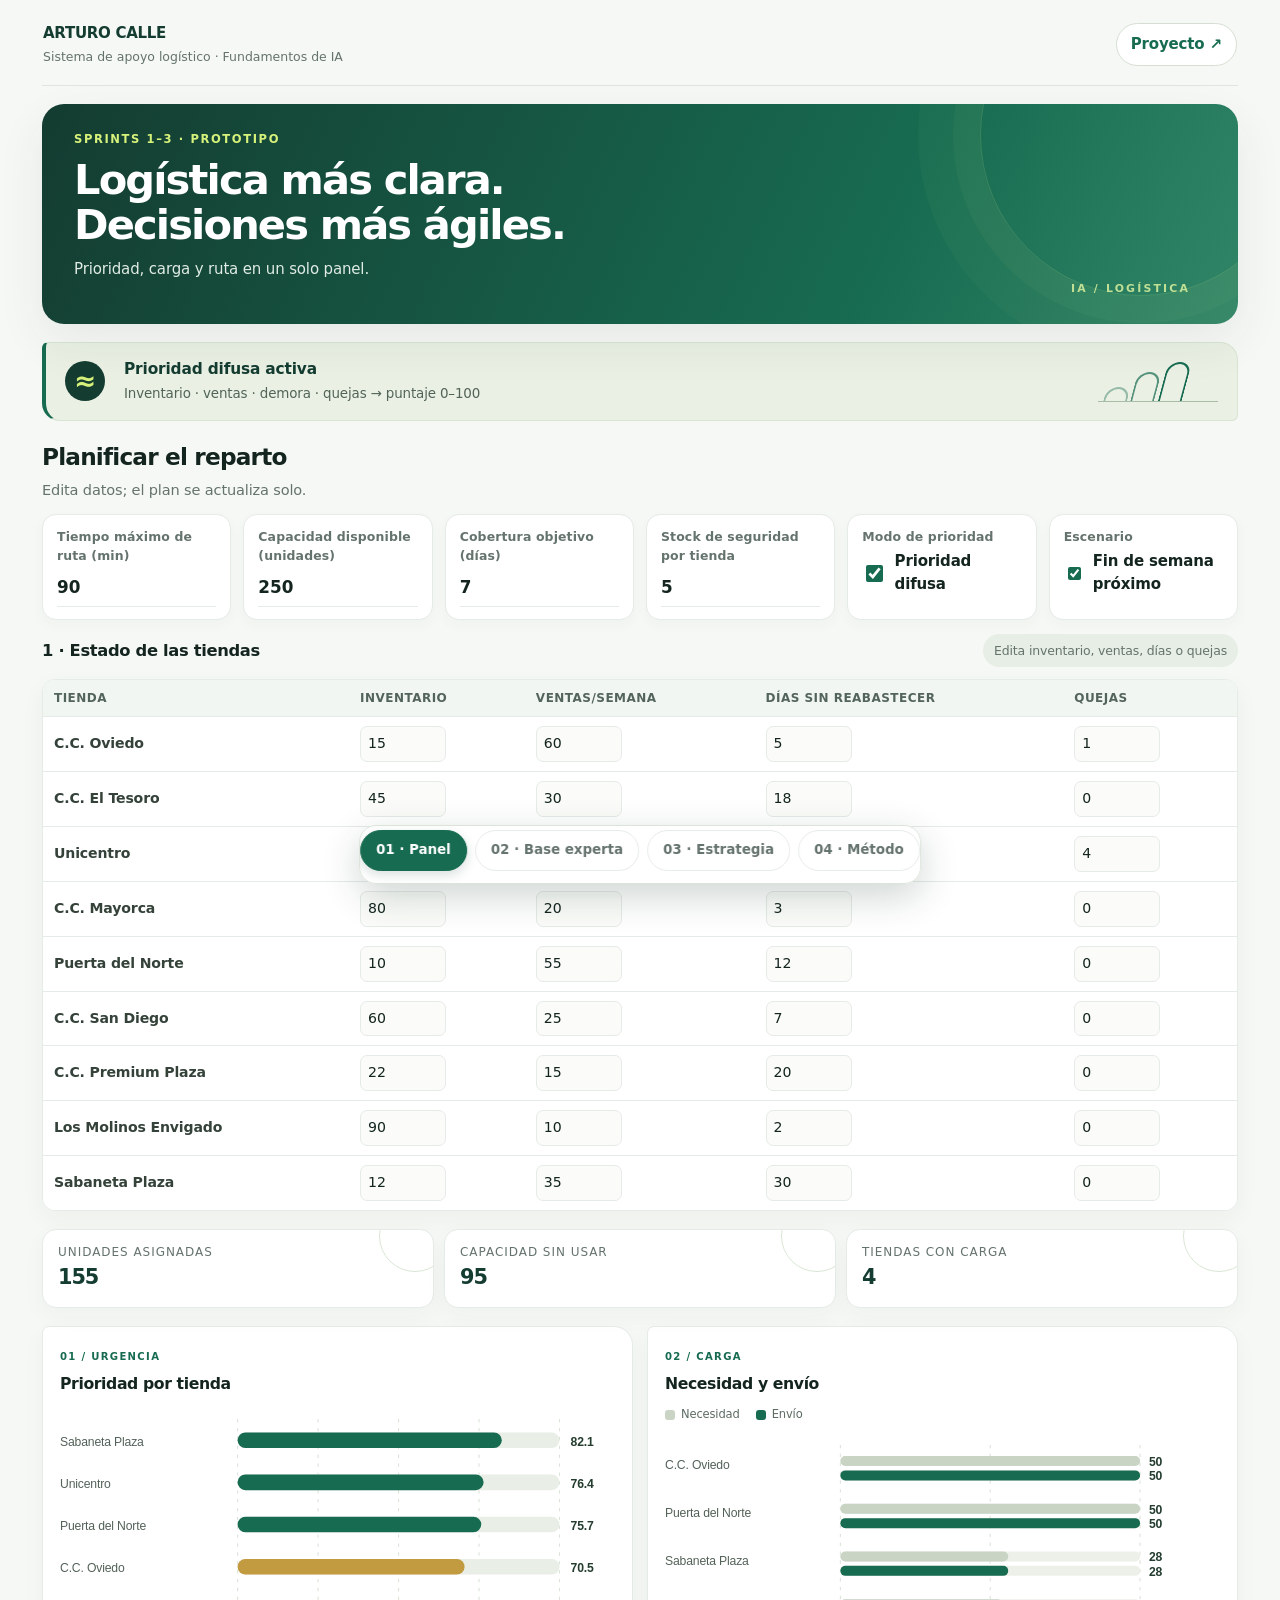
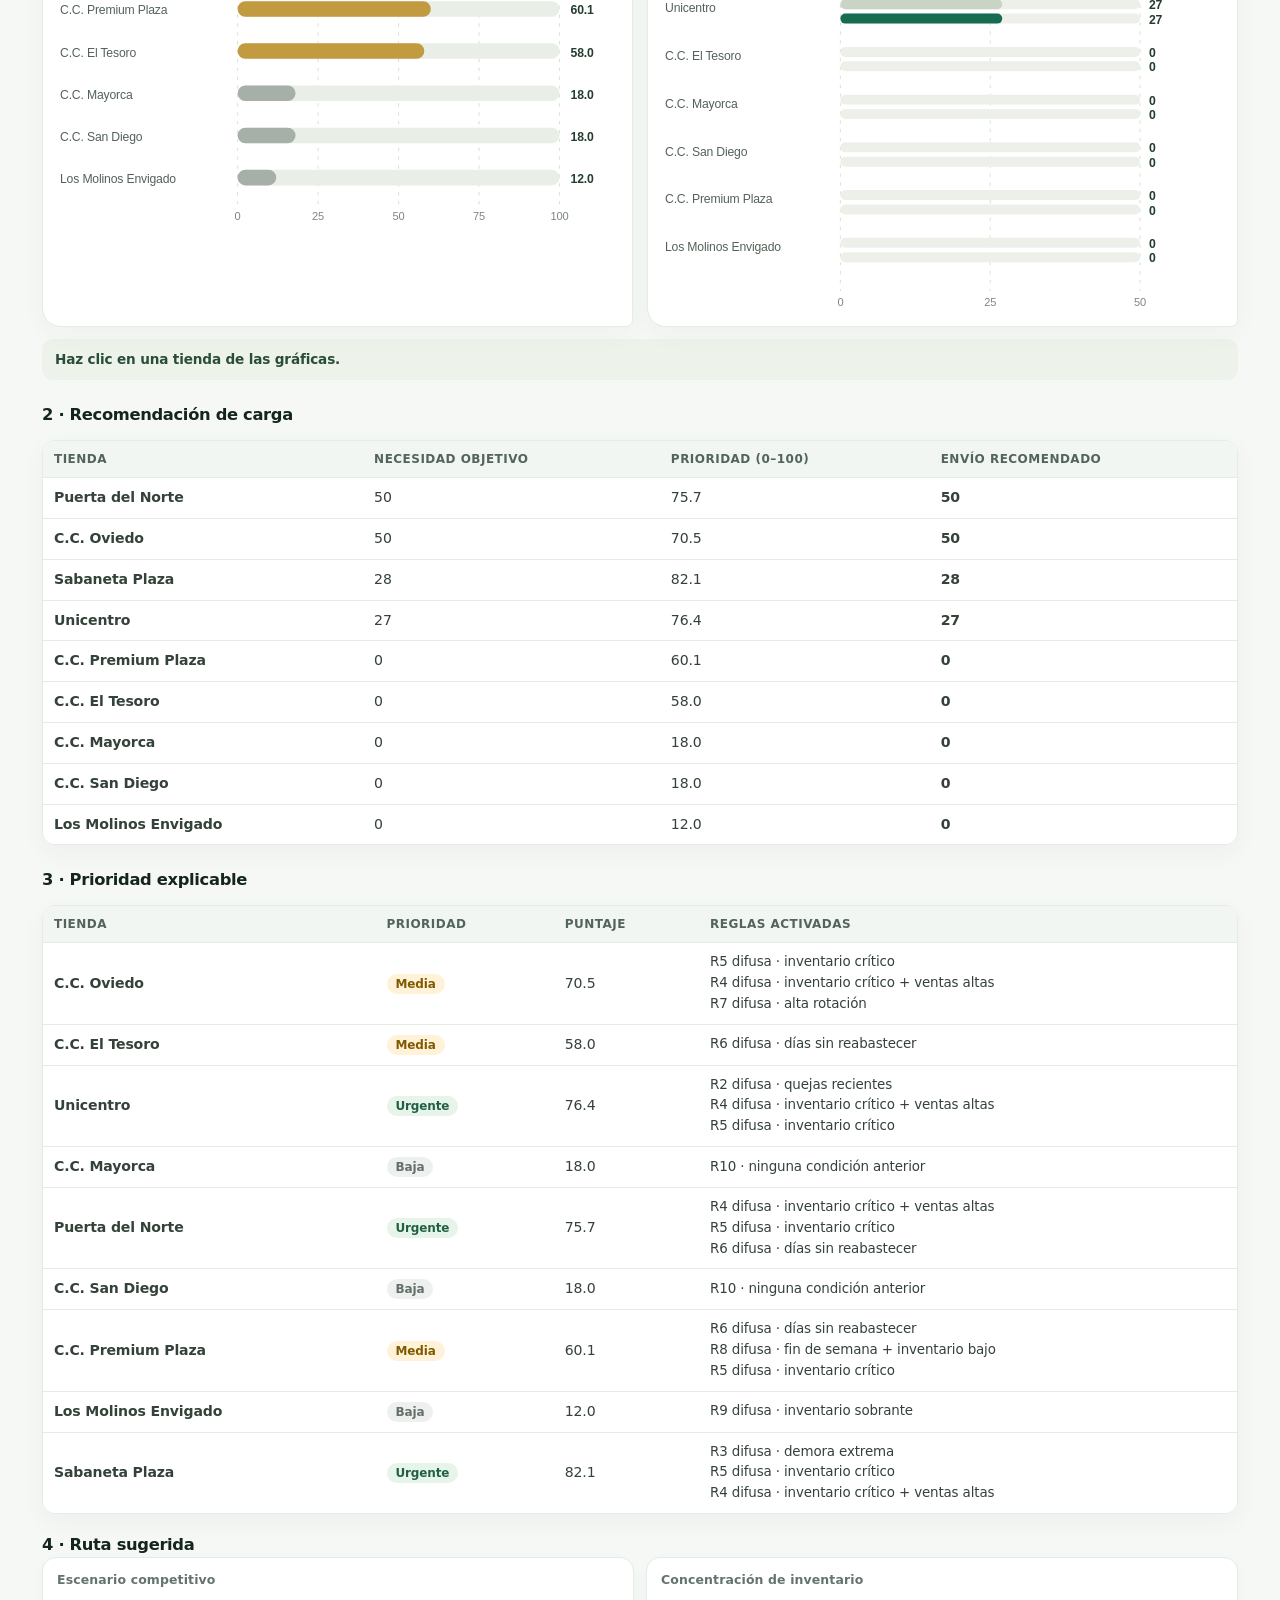
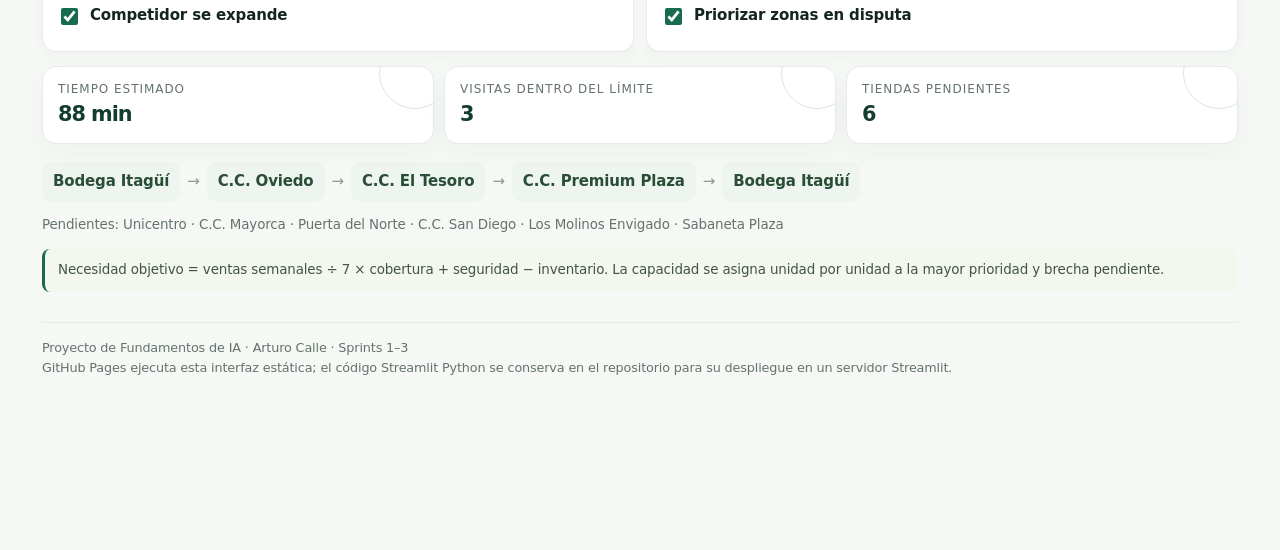
==== commit 0ed27a70: "Hacer gráficas interactivas y simplificar textos" ====
--- a/site/app-redisenada/index.html
+++ b/site/app-redisenada/index.html
@@ -9,10 +9,10 @@
 </head>
 <body><main class="shell">
 <div class="top"><div class="brand">ARTURO CALLE<span>Sistema de apoyo logístico · Fundamentos de IA</span></div><a class="back" href="../">Proyecto ↗</a></div>
-<header class="hero"><div class="tag">Sprints 1–3 · Prototipo académico</div><h1>Logística más clara.<br>Decisiones más ágiles.</h1><p>Explora una sola herramienta para priorizar tiendas, explicar las reglas, distribuir la carga y proponer una ruta bajo un límite de tiempo.</p></header>
-<div class="fuzzy-note"><div class="fuzzy-mark">≈</div><div><strong>Prioridad difusa activa</strong><p>Las reglas se activan gradualmente: inventario, ventas, demora y quejas se combinan en un puntaje continuo de 0 a 100. La prioridad explica la urgencia; la carga reparte unidades según prioridad y necesidad real.</p></div><div class="fuzzy-spark" aria-hidden="true"><span></span><span></span><span></span></div></div><nav class="nav" aria-label="Navegación"><button class="active" data-page="panel" aria-label="Panel del día">01 · Panel</button><button data-page="knowledge" aria-label="Base de conocimiento">02 · Base experta</button><button data-page="strategy" aria-label="Estrategia competitiva">03 · Estrategia</button><button data-page="about" aria-label="Cómo funciona">04 · Método</button></nav>
+<header class="hero"><div class="tag">Sprints 1–3 · Prototipo</div><h1>Logística más clara.<br>Decisiones más ágiles.</h1><p>Prioridad, carga y ruta en un solo panel.</p></header>
+<div class="fuzzy-note"><div class="fuzzy-mark">≈</div><div><strong>Prioridad difusa activa</strong><p>Inventario · ventas · demora · quejas → puntaje 0–100</p></div><div class="fuzzy-spark" aria-hidden="true"><span></span><span></span><span></span></div></div><nav class="nav" aria-label="Navegación"><button class="active" data-page="panel" aria-label="Panel del día">01 · Panel</button><button data-page="knowledge" aria-label="Base de conocimiento">02 · Base experta</button><button data-page="strategy" aria-label="Estrategia competitiva">03 · Estrategia</button><button data-page="about" aria-label="Cómo funciona">04 · Método</button></nav>
 <section class="section active" id="panel">
-<div class="section-title"><div><h2>Planificar el reparto</h2><p>Actualiza los datos para recalcular prioridad, unidades y ruta.</p></div><span class="status">Los cambios se calculan en este navegador</span></div>
+<div class="section-title"><div><h2>Planificar el reparto</h2><p>Edita datos; el plan se actualiza solo.</p></div></div>
 <div class="controls">
 <div class="control"><label>Tiempo máximo de ruta (min)</label><input id="budget" type="number" min="30" max="240" step="5" value="90"></div>
 <div class="control"><label>Capacidad disponible (unidades)</label><input id="capacity" type="number" min="0" max="100000" step="10" value="250"></div>
@@ -24,7 +24,7 @@
 <div class="table-title"><h3 class="subhead">1 · Estado de las tiendas</h3><span class="status">Edita inventario, ventas, días o quejas</span></div>
 <div id="stores"></div>
 <div class="metrics" id="metrics"></div>
-<div class="chart-grid"><article class="chart-card"><div class="chart-heading"><span class="chart-kicker">01 / URGENCIA</span><h3>Prioridad difusa por tienda</h3><p>Comparación de puntajes continuos; 100 representa máxima prioridad.</p></div><div id="priorityChart"></div></article><article class="chart-card"><div class="chart-heading"><span class="chart-kicker">02 / DISTRIBUCIÓN</span><h3>Necesidad y envío</h3><p>La carga asignada se compara con la necesidad objetivo por tienda.</p></div><div class="chart-legend"><span><i class="legend-need"></i>Necesidad</span><span><i class="legend-send"></i>Envío sugerido</span></div><div id="loadChart"></div></article></div>
+<div class="chart-grid"><article class="chart-card"><div class="chart-heading"><span class="chart-kicker">01 / URGENCIA</span><h3>Prioridad por tienda</h3></div><div id="priorityChart"></div></article><article class="chart-card"><div class="chart-heading"><span class="chart-kicker">02 / CARGA</span><h3>Necesidad y envío</h3></div><div class="chart-legend"><span><i class="legend-need"></i>Necesidad</span><span><i class="legend-send"></i>Envío</span></div><div id="loadChart"></div></article></div><div id="chartDetail" class="chart-detail" aria-live="polite">Haz clic en una tienda de las gráficas.</div>
 <h3 class="subhead">2 · Recomendación de carga</h3><div id="loads"></div>
 <h3 class="subhead">3 · Prioridad explicable</h3><div id="priorities"></div>
 <div class="table-title"><h3 class="subhead">4 · Ruta sugerida</h3></div>
@@ -73,7 +73,17 @@
 function esc(s){return String(s).replace(/[&<>"']/g,c=>({"&":"&amp;","<":"&lt;",">":"&gt;","\"":"&quot;","'":"&#39;"}[c]))}
 function storeTable(){return '<div class="table-wrap"><table><thead><tr><th>Tienda</th><th>Inventario</th><th>Ventas/semana</th><th>Días sin reabastecer</th><th>Quejas</th></tr></thead><tbody>'+stores.map((s,i)=>'<tr><td>'+esc(s.name)+'</td><td><input type="number" min="0" data-i="'+i+'" data-k="inv" value="'+s.inv+'"></td><td><input type="number" min="0" data-i="'+i+'" data-k="sales" value="'+s.sales+'"></td><td><input type="number" min="0" data-i="'+i+'" data-k="days" value="'+s.days+'"></td><td><input type="number" min="0" data-i="'+i+'" data-k="complaints" value="'+s.complaints+'"></td></tr>').join('')+'</tbody></table></div>'}
 function priorityClass(p){return p==="Urgente"?"":" mid"}
-function renderCharts(result,load,fuzzy){const rows=stores.map(s=>({name:s.name,...result[s.name]})).sort((a,b)=>b.score-a.score);const colors={Urgente:'#176b50',Media:'#c29a3f',Baja:'#a7b0a8'};const H=rows.length*38+30,left=160,plot=290;let lines='';rows.forEach((r,i)=>{let y=22+i*38,w=Math.max(0,Math.min(plot,r.score/100*plot));lines+=`<text x="0" y="${y+12}" class="chart-label">${esc(r.name)}</text><rect x="${left}" y="${y}" width="${plot}" height="14" rx="7" fill="#e9eee7"/><rect x="${left}" y="${y}" width="${w.toFixed(1)}" height="14" rx="7" fill="${colors[r.priority]}"/><text x="${left+plot+10}" y="${y+12}" class="chart-value">${r.score.toFixed(1)}</text>`});let guides='';[0,25,50,75,100].forEach(v=>{let x=left+plot*v/100;guides+=`<line x1="${x}" y1="10" x2="${x}" y2="${H-10}" stroke="#dce4da" stroke-dasharray="3 5"/><text x="${x}" y="${H-1}" text-anchor="middle" class="chart-axis">${v}</text>`});document.getElementById('priorityChart').innerHTML=`<svg class="chart-svg" viewBox="0 0 500 ${H}" role="img" aria-label="Puntaje ${fuzzy?'difuso':'discreto'} de prioridad por tienda, de cero a cien">${guides}${lines}</svg>`;const sorted=load.slice().sort((a,b)=>b.need-a.need),max=Math.max(1,...sorted.map(r=>r.need)),LH=sorted.length*43+28,barLeft=158,barMax=270;let loadLines='';sorted.forEach((r,i)=>{let y=18+i*43,needW=r.need/max*barMax,sendW=r.send/max*barMax;loadLines+=`<text x="0" y="${y+12}" class="chart-label">${esc(r.name)}</text><rect x="${barLeft}" y="${y}" width="${barMax}" height="9" rx="4.5" fill="#edf0e9"/><rect x="${barLeft}" y="${y}" width="${needW.toFixed(1)}" height="9" rx="4.5" fill="#c9d4c5"/><rect x="${barLeft}" y="${y+13}" width="${barMax}" height="9" rx="4.5" fill="#edf0e9"/><rect x="${barLeft}" y="${y+13}" width="${sendW.toFixed(1)}" height="9" rx="4.5" fill="#176b50"/><text x="${barLeft+barMax+8}" y="${y+9}" class="chart-value">${r.need}</text><text x="${barLeft+barMax+8}" y="${y+22}" class="chart-value">${r.send}</text>`});let loadGuides='';[0,.5,1].forEach(frac=>{let x=barLeft+barMax*frac;loadGuides+=`<line x1="${x}" y1="8" x2="${x}" y2="${LH-5}" stroke="#dce4da" stroke-dasharray="3 5"/><text x="${x}" y="${LH+8}" text-anchor="middle" class="chart-axis">${Math.round(max*frac)}</text>`});document.getElementById('loadChart').innerHTML=`<svg class="chart-svg" viewBox="0 0 500 ${LH+14}" role="img" aria-label="Comparación de necesidad y unidades sugeridas por tienda">${loadGuides}${loadLines}</svg>`}function render(){document.getElementById('stores').innerHTML=storeTable();let fuzzy=document.getElementById('fuzzy').checked,weekend=document.getElementById('weekend').checked,budget=Math.max(0,+document.getElementById('budget').value||0),capacity=Math.max(0,+document.getElementById('capacity').value||0),coverage=Math.max(0,+document.getElementById('coverage').value||0),safety=Math.max(0,+document.getElementById('safety').value||0),expand=document.getElementById('rival').checked,focus=document.getElementById('focus').checked;let result={};stores.forEach(s=>result[s.name]=(fuzzy?fuzzyPriority:discretePriority)({inv:s.inv,sales:s.sales,days:s.days,complaints:s.complaints},weekend));let load=allocate(result,coverage,capacity,safety),assigned=load.reduce((a,r)=>a+r.send,0);document.getElementById('metrics').innerHTML='<div class="metric"><span>Unidades asignadas</span><b>'+assigned.toLocaleString('es-CO')+'</b></div><div class="metric"><span>Capacidad sin usar</span><b>'+Math.max(0,capacity-assigned).toLocaleString('es-CO')+'</b></div><div class="metric"><span>Tiendas con carga</span><b>'+load.filter(r=>r.send>0).length+'</b></div>';renderCharts(result,load,fuzzy);document.getElementById('loads').innerHTML='<div class="table-wrap"><table><thead><tr><th>Tienda</th><th>Necesidad objetivo</th><th>Prioridad (0–100)</th><th>Envío recomendado</th></tr></thead><tbody>'+load.slice().sort((a,b)=>b.send-a.send||b.score-a.score).map(r=>'<tr><td>'+esc(r.name)+'</td><td>'+r.need+'</td><td>'+r.score.toFixed(1)+'</td><td><b>'+r.send+'</b></td></tr>').join('')+'</tbody></table></div>';document.getElementById('priorities').innerHTML='<div class="table-wrap"><table><thead><tr><th>Tienda</th><th>Prioridad</th><th>Puntaje</th><th>Reglas activadas</th></tr></thead><tbody>'+stores.map(s=>{let r=result[s.name];return '<tr><td>'+esc(s.name)+'</td><td><span class="badge'+(r.priority==='Urgente'?'':r.priority==='Media'?' mid':' low')+'">'+r.priority+'</span></td><td>'+r.score.toFixed(1)+'</td><td class="small">'+r.rules.map(esc).join('<br>')+'</td></tr>'}).join('')+'</tbody></table></div>';let route=routePlan(result,budget,expand,focus);document.getElementById('routeMetrics').innerHTML='<div class="metric"><span>Tiempo estimado</span><b>'+route.total+' min</b></div><div class="metric"><span>Visitas dentro del límite</span><b>'+route.visited.length+'</b></div><div class="metric"><span>Tiendas pendientes</span><b>'+route.pending.length+'</b></div>';document.getElementById('route').innerHTML=route.route.map((n,i)=>'<span class="stop">'+esc(n)+'</span>'+(i<route.route.length-1?'<span class="arrow">→</span>':'')).join('');document.getElementById('pending').textContent=route.pending.length?'Pendientes: '+route.pending.join(' · '):'Todas las tiendas están dentro del límite de esta ruta.';let rules=document.getElementById('rules');if(rules)rules.innerHTML=rulesDef.map(r=>'<div class="rule"><b>'+r[0]+'</b><span>'+esc(r[1])+'</span> <span class="badge'+(r[2]==='Urgente'?'':r[2]==='Media'?' mid':' low')+'">'+r[2]+'</span></div>').join('');let edges=[];for(let a of Object.keys(graph))for(let b of Object.keys(graph[a]))if(a<b)edges.push([a,b,graph[a][b]]);let net=document.getElementById('network');if(net)net.innerHTML='<div class="table-wrap"><table><thead><tr><th>Tramo</th><th>Tiempo (min)</th></tr></thead><tbody>'+edges.map(e=>'<tr><td>'+esc(e[0])+' ↔ '+esc(e[1])+'</td><td>'+e[2]+'</td></tr>').join('')+'</tbody></table></div>'}
+function renderCharts(result,load,fuzzy){
+ const rows=stores.map(s=>({name:s.name,...result[s.name]})).sort((a,b)=>b.score-a.score),colors={Urgente:'#176b50',Media:'#c29a3f',Baja:'#a7b0a8'},selected=window.chartSelection||'';
+ const H=rows.length*38+30,left=160,plot=290;let lines='';
+ rows.forEach((r,i)=>{let y=22+i*38,w=Math.max(0,Math.min(plot,r.score/100*plot)),on=selected===r.name?' selected':'';lines+=`<g class="chart-row${on}" data-store="${esc(r.name)}" tabindex="0" role="button" aria-label="${esc(r.name)}: ${r.score.toFixed(1)} puntos, ${r.priority}"><title>${esc(r.name)} · ${r.score.toFixed(1)} · ${r.priority}</title><rect class="hit" x="0" y="${y-5}" width="475" height="25" rx="8"/><text x="0" y="${y+12}" class="chart-label">${esc(r.name)}</text><rect x="${left}" y="${y}" width="${plot}" height="14" rx="7" fill="#e9eee7"/><rect x="${left}" y="${y}" width="${w.toFixed(1)}" height="14" rx="7" fill="${colors[r.priority]}"/><text x="${left+plot+10}" y="${y+12}" class="chart-value">${r.score.toFixed(1)}</text></g>`});
+ let guides='';[0,25,50,75,100].forEach(v=>{let x=left+plot*v/100;guides+=`<line x1="${x}" y1="10" x2="${x}" y2="${H-10}" stroke="#dce4da" stroke-dasharray="3 5"/><text x="${x}" y="${H-1}" text-anchor="middle" class="chart-axis">${v}</text>`});document.getElementById('priorityChart').innerHTML=`<svg class="chart-svg" viewBox="0 0 500 ${H}" role="img" aria-label="Prioridad ${fuzzy?'difusa':'discreta'} por tienda">${guides}${lines}</svg>`;
+ const sorted=load.slice().sort((a,b)=>b.need-a.need),max=Math.max(1,...sorted.map(r=>r.need)),LH=sorted.length*43+28,barLeft=158,barMax=270;let loadLines='';
+ sorted.forEach((r,i)=>{let y=18+i*43,needW=r.need/max*barMax,sendW=r.send/max*barMax,on=selected===r.name?' selected':'';loadLines+=`<g class="chart-row${on}" data-store="${esc(r.name)}" tabindex="0" role="button" aria-label="${esc(r.name)}: necesidad ${r.need}, envío ${r.send}"><title>${esc(r.name)} · necesidad ${r.need} · envío ${r.send}</title><rect class="hit" x="0" y="${y-4}" width="480" height="28" rx="8"/><text x="0" y="${y+12}" class="chart-label">${esc(r.name)}</text><rect x="${barLeft}" y="${y}" width="${barMax}" height="9" rx="4.5" fill="#edf0e9"/><rect x="${barLeft}" y="${y}" width="${needW.toFixed(1)}" height="9" rx="4.5" fill="#c9d4c5"/><rect x="${barLeft}" y="${y+13}" width="${barMax}" height="9" rx="4.5" fill="#edf0e9"/><rect x="${barLeft}" y="${y+13}" width="${sendW.toFixed(1)}" height="9" rx="4.5" fill="#176b50"/><text x="${barLeft+barMax+8}" y="${y+9}" class="chart-value">${r.need}</text><text x="${barLeft+barMax+8}" y="${y+22}" class="chart-value">${r.send}</text></g>`});
+ let loadGuides='';[0,.5,1].forEach(frac=>{let x=barLeft+barMax*frac;loadGuides+=`<line x1="${x}" y1="8" x2="${x}" y2="${LH-5}" stroke="#dce4da" stroke-dasharray="3 5"/><text x="${x}" y="${LH+8}" text-anchor="middle" class="chart-axis">${Math.round(max*frac)}</text>`});document.getElementById('loadChart').innerHTML=`<svg class="chart-svg" viewBox="0 0 500 ${LH+14}" role="img" aria-label="Necesidad y envío por tienda">${loadGuides}${loadLines}</svg>`;
+ const detail=document.getElementById('chartDetail');const chosen=load.find(r=>r.name===selected);detail.textContent=chosen?`${chosen.name} · Prioridad ${result[selected].score.toFixed(1)} · Necesidad ${chosen.need} · Envío ${chosen.send}`:'Haz clic en una tienda de las gráficas.';
+ document.querySelectorAll('.chart-row').forEach(row=>{const choose=()=>{window.chartSelection=row.dataset.store;render()};row.addEventListener('click',choose);row.addEventListener('keydown',e=>{if(e.key==='Enter'||e.key===' '){e.preventDefault();choose()}})});
+}function render(){document.getElementById('stores').innerHTML=storeTable();let fuzzy=document.getElementById('fuzzy').checked,weekend=document.getElementById('weekend').checked,budget=Math.max(0,+document.getElementById('budget').value||0),capacity=Math.max(0,+document.getElementById('capacity').value||0),coverage=Math.max(0,+document.getElementById('coverage').value||0),safety=Math.max(0,+document.getElementById('safety').value||0),expand=document.getElementById('rival').checked,focus=document.getElementById('focus').checked;let result={};stores.forEach(s=>result[s.name]=(fuzzy?fuzzyPriority:discretePriority)({inv:s.inv,sales:s.sales,days:s.days,complaints:s.complaints},weekend));let load=allocate(result,coverage,capacity,safety),assigned=load.reduce((a,r)=>a+r.send,0);document.getElementById('metrics').innerHTML='<div class="metric"><span>Unidades asignadas</span><b>'+assigned.toLocaleString('es-CO')+'</b></div><div class="metric"><span>Capacidad sin usar</span><b>'+Math.max(0,capacity-assigned).toLocaleString('es-CO')+'</b></div><div class="metric"><span>Tiendas con carga</span><b>'+load.filter(r=>r.send>0).length+'</b></div>';renderCharts(result,load,fuzzy);document.getElementById('loads').innerHTML='<div class="table-wrap"><table><thead><tr><th>Tienda</th><th>Necesidad objetivo</th><th>Prioridad (0–100)</th><th>Envío recomendado</th></tr></thead><tbody>'+load.slice().sort((a,b)=>b.send-a.send||b.score-a.score).map(r=>'<tr><td>'+esc(r.name)+'</td><td>'+r.need+'</td><td>'+r.score.toFixed(1)+'</td><td><b>'+r.send+'</b></td></tr>').join('')+'</tbody></table></div>';document.getElementById('priorities').innerHTML='<div class="table-wrap"><table><thead><tr><th>Tienda</th><th>Prioridad</th><th>Puntaje</th><th>Reglas activadas</th></tr></thead><tbody>'+stores.map(s=>{let r=result[s.name];return '<tr><td>'+esc(s.name)+'</td><td><span class="badge'+(r.priority==='Urgente'?'':r.priority==='Media'?' mid':' low')+'">'+r.priority+'</span></td><td>'+r.score.toFixed(1)+'</td><td class="small">'+r.rules.map(esc).join('<br>')+'</td></tr>'}).join('')+'</tbody></table></div>';let route=routePlan(result,budget,expand,focus);document.getElementById('routeMetrics').innerHTML='<div class="metric"><span>Tiempo estimado</span><b>'+route.total+' min</b></div><div class="metric"><span>Visitas dentro del límite</span><b>'+route.visited.length+'</b></div><div class="metric"><span>Tiendas pendientes</span><b>'+route.pending.length+'</b></div>';document.getElementById('route').innerHTML=route.route.map((n,i)=>'<span class="stop">'+esc(n)+'</span>'+(i<route.route.length-1?'<span class="arrow">→</span>':'')).join('');document.getElementById('pending').textContent=route.pending.length?'Pendientes: '+route.pending.join(' · '):'Todas las tiendas están dentro del límite de esta ruta.';let rules=document.getElementById('rules');if(rules)rules.innerHTML=rulesDef.map(r=>'<div class="rule"><b>'+r[0]+'</b><span>'+esc(r[1])+'</span> <span class="badge'+(r[2]==='Urgente'?'':r[2]==='Media'?' mid':' low')+'">'+r[2]+'</span></div>').join('');let edges=[];for(let a of Object.keys(graph))for(let b of Object.keys(graph[a]))if(a<b)edges.push([a,b,graph[a][b]]);let net=document.getElementById('network');if(net)net.innerHTML='<div class="table-wrap"><table><thead><tr><th>Tramo</th><th>Tiempo (min)</th></tr></thead><tbody>'+edges.map(e=>'<tr><td>'+esc(e[0])+' ↔ '+esc(e[1])+'</td><td>'+e[2]+'</td></tr>').join('')+'</tbody></table></div>'}
 document.querySelectorAll('.nav button').forEach(b=>b.addEventListener('click',()=>{document.querySelectorAll('.nav button').forEach(x=>x.classList.toggle('active',x===b));document.querySelectorAll('.section').forEach(s=>s.classList.toggle('active',s.id===b.dataset.page));window.scrollTo({top:0,behavior:'smooth'})}));
 document.addEventListener('change',e=>{if(e.target.matches('#stores input')){let i=+e.target.dataset.i,k=e.target.dataset.k;stores[i][k]=Math.max(0,+e.target.value||0)}if(e.target.matches('input'))render()});
 render();
--- a/site/app-redisenada/styles.css
+++ b/site/app-redisenada/styles.css
@@ -32,5 +32,6 @@
 .chart-heading h3{margin:5px 0 2px;font-size:.98rem;letter-spacing:-.025em}.chart-heading p{margin:0;color:var(--muted);font-size:.78rem;line-height:1.5}.chart-kicker{font-size:.63rem;color:var(--green);font-weight:800;letter-spacing:.13em}
 .chart-svg{display:block;width:100%;height:auto;margin-top:12px;overflow:visible}.chart-label{font:11px Inter,"Segoe UI",sans-serif;fill:#536258}.chart-value{font:700 11px Inter,"Segoe UI",sans-serif;fill:#243d2e}.chart-axis{font:10px Inter,"Segoe UI",sans-serif;fill:#7b887e}
 .chart-legend{display:flex;gap:16px;margin-top:10px;color:#5c6c61;font-size:.72rem}.chart-legend span{display:flex;align-items:center;gap:6px}.chart-legend i{width:10px;height:10px;border-radius:3px;display:inline-block}.legend-need{background:#c9d4c5}.legend-send{background:#176b50}
+.chart-row{cursor:pointer;outline:none}.chart-row .hit{fill:transparent;transition:fill .16s}.chart-row:hover .hit,.chart-row:focus .hit,.chart-row.selected .hit{fill:#eef4ec}.chart-row:focus .hit{stroke:#176b50;stroke-width:1}.chart-row.selected .chart-label,.chart-row.selected .chart-value{font-weight:800;fill:#143c31}.chart-detail{min-height:38px;margin:-10px 0 18px;padding:10px 13px;border-radius:10px;background:#edf3ea;color:#294d37;font-size:.85rem;font-weight:650}
 @media(max-width:760px){.chart-grid{grid-template-columns:1fr}.chart-card{padding:14px}.chart-svg{margin-top:8px}}
-@media(max-width:520px){.nav{width:calc(100vw - 20px);bottom:max(8px,env(safe-area-inset-bottom));gap:1px;padding:5px;border-radius:14px}.nav button{flex:1 0 auto;padding:9px 9px;font-size:.72rem}.shell{padding-bottom:28px}.chart-label{font-size:10px}}+@media(max-width:520px){.nav{width:calc(100vw - 20px);bottom:max(8px,env(safe-area-inset-bottom));gap:1px;padding:5px;border-radius:14px}.nav button{flex:1 0 auto;padding:9px 9px;font-size:.72rem}.shell{padding-bottom:28px}.chart-label{font-size:10px}}
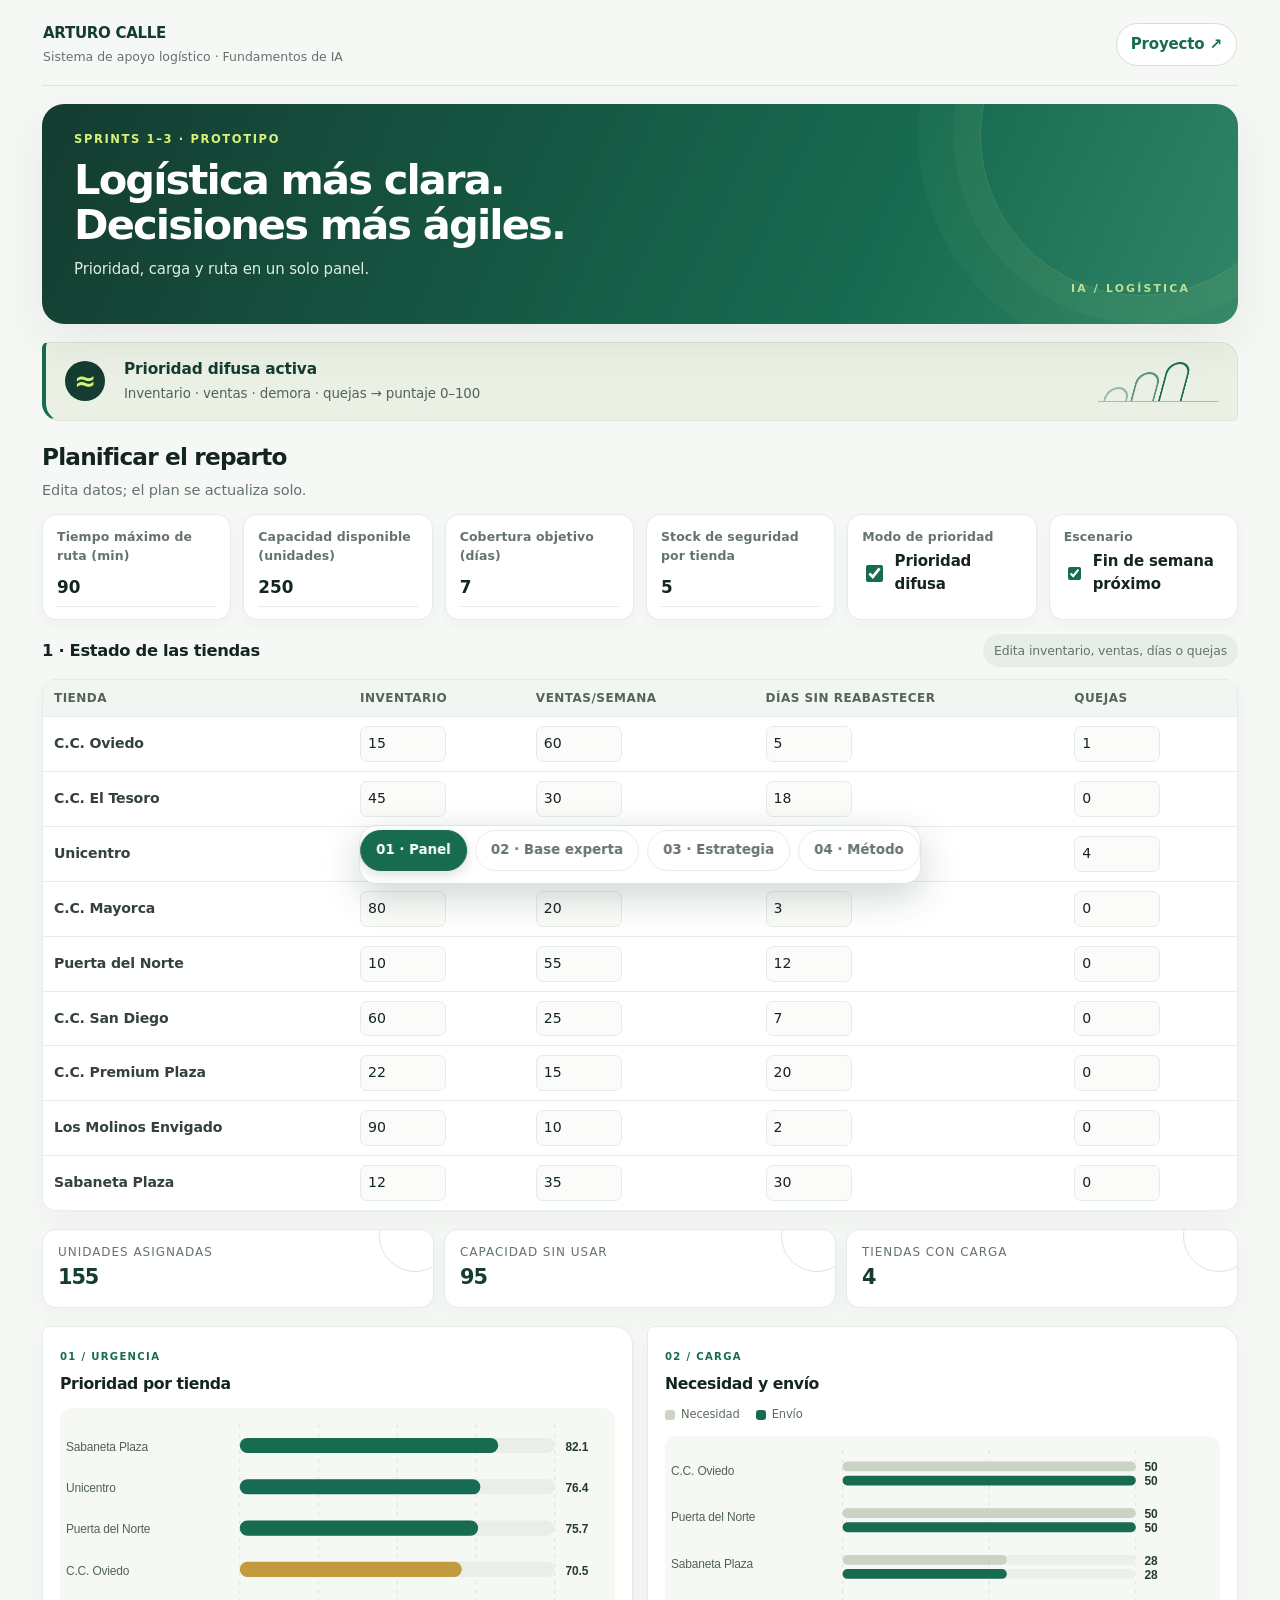
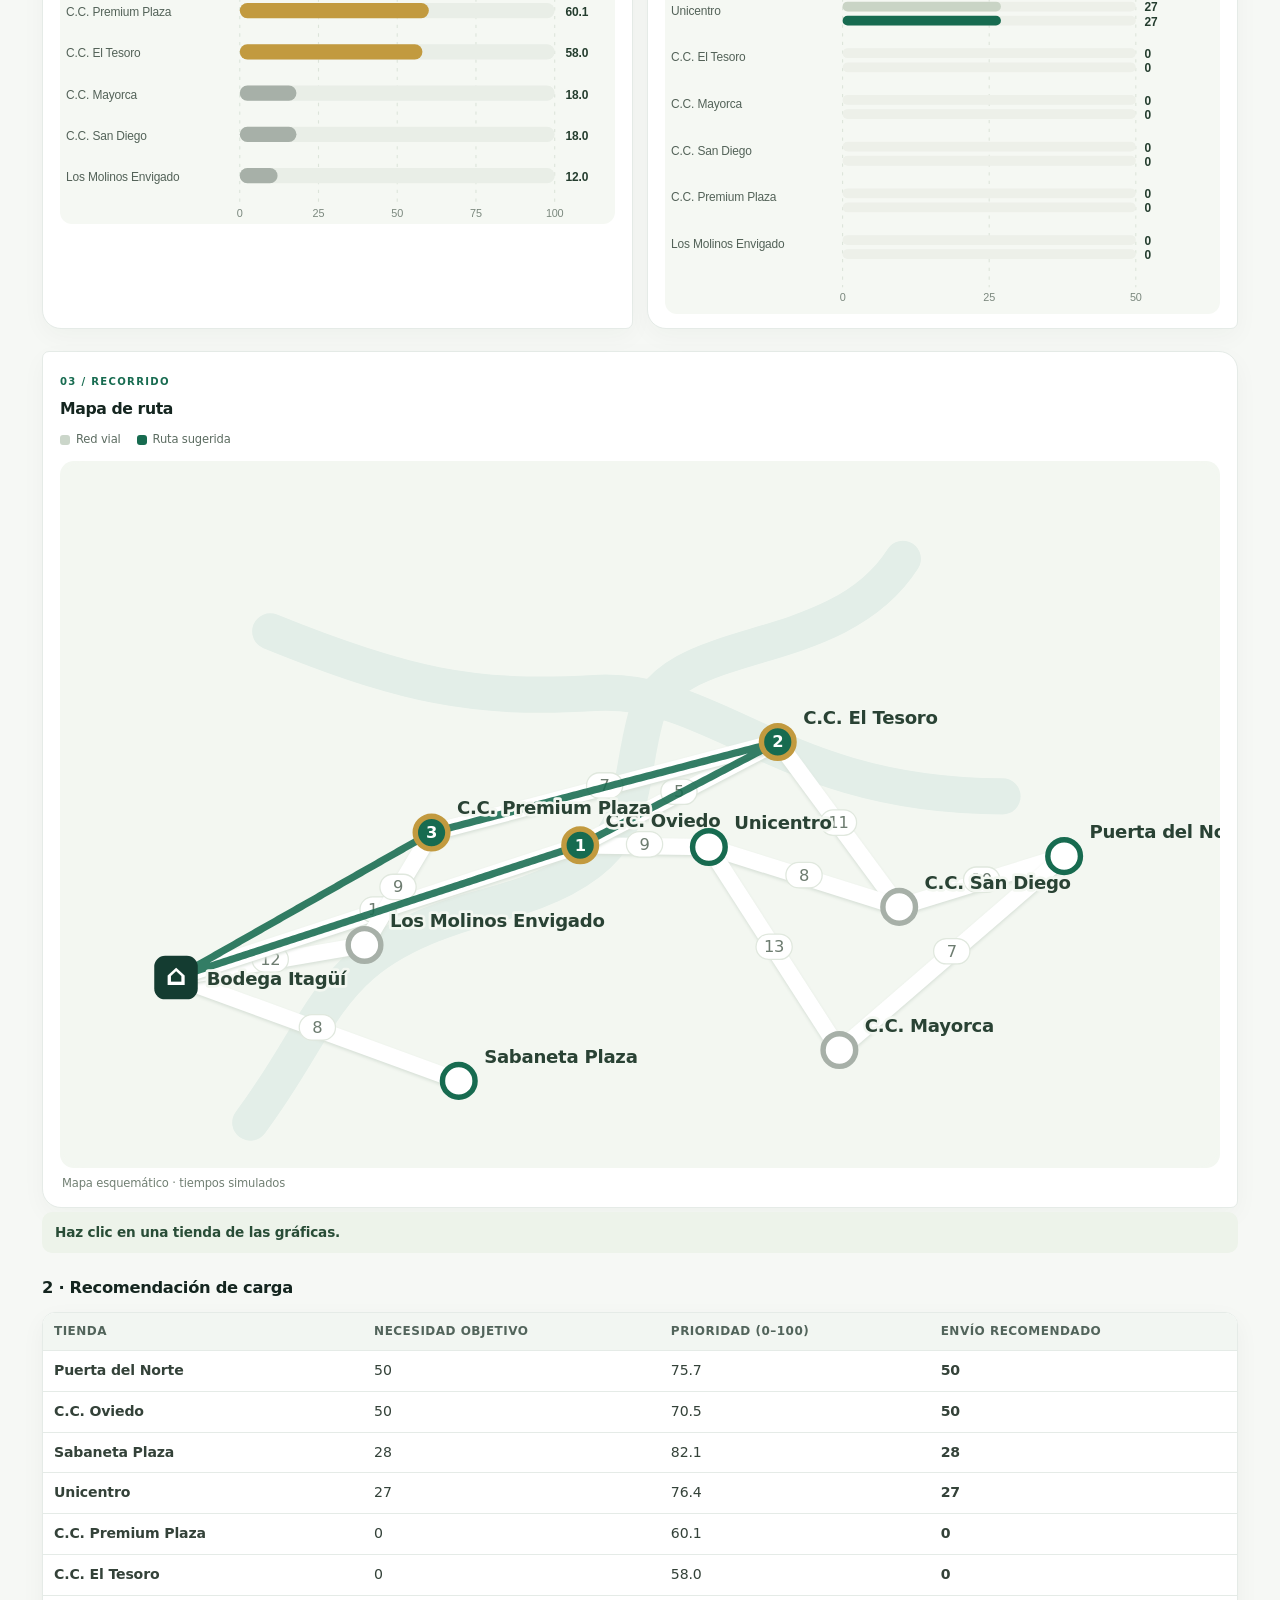
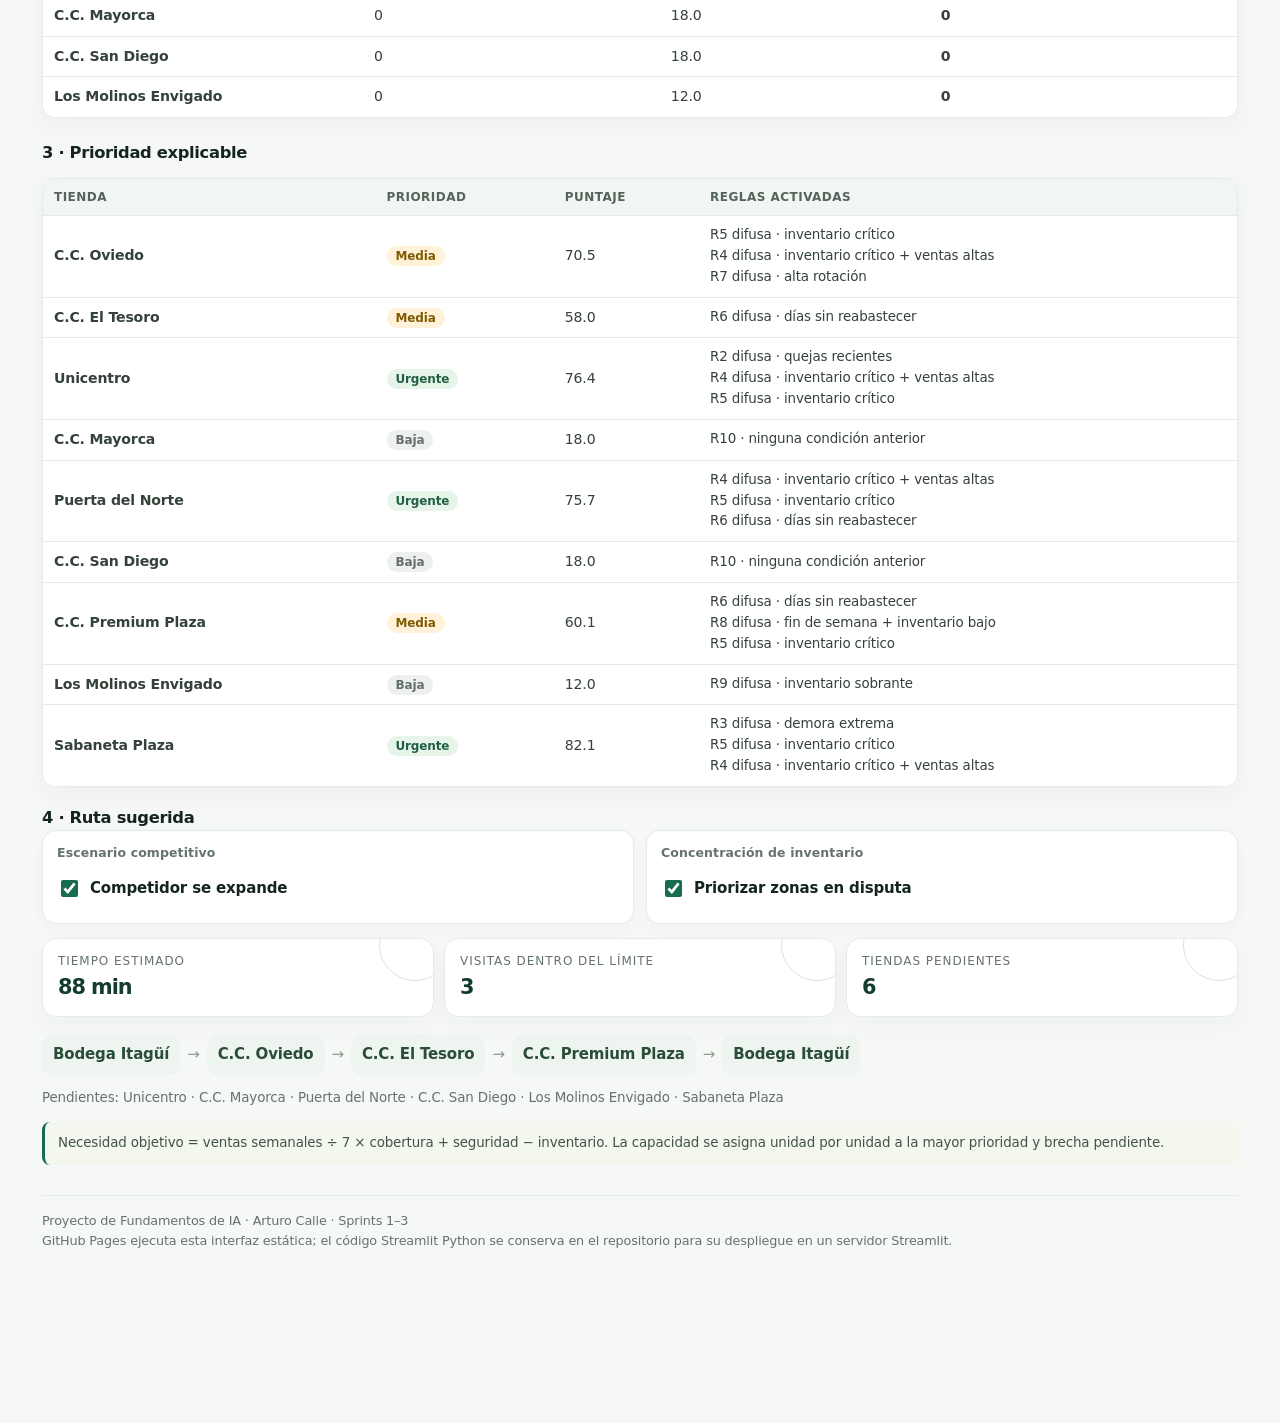
==== commit b7b96c35: "Aclarar fondos y agregar mapa interactivo de ruta" ====
--- a/site/app-redisenada/index.html
+++ b/site/app-redisenada/index.html
@@ -24,7 +24,7 @@
 <div class="table-title"><h3 class="subhead">1 · Estado de las tiendas</h3><span class="status">Edita inventario, ventas, días o quejas</span></div>
 <div id="stores"></div>
 <div class="metrics" id="metrics"></div>
-<div class="chart-grid"><article class="chart-card"><div class="chart-heading"><span class="chart-kicker">01 / URGENCIA</span><h3>Prioridad por tienda</h3></div><div id="priorityChart"></div></article><article class="chart-card"><div class="chart-heading"><span class="chart-kicker">02 / CARGA</span><h3>Necesidad y envío</h3></div><div class="chart-legend"><span><i class="legend-need"></i>Necesidad</span><span><i class="legend-send"></i>Envío</span></div><div id="loadChart"></div></article></div><div id="chartDetail" class="chart-detail" aria-live="polite">Haz clic en una tienda de las gráficas.</div>
+<div class="chart-grid"><article class="chart-card"><div class="chart-heading"><span class="chart-kicker">01 / URGENCIA</span><h3>Prioridad por tienda</h3></div><div id="priorityChart"></div></article><article class="chart-card"><div class="chart-heading"><span class="chart-kicker">02 / CARGA</span><h3>Necesidad y envío</h3></div><div class="chart-legend"><span><i class="legend-need"></i>Necesidad</span><span><i class="legend-send"></i>Envío</span></div><div id="loadChart"></div></article></div><article class="chart-card map-card"><div class="chart-heading"><span class="chart-kicker">03 / RECORRIDO</span><h3>Mapa de ruta</h3></div><div class="chart-legend"><span><i class="legend-road"></i>Red vial</span><span><i class="legend-send"></i>Ruta sugerida</span></div><div id="routeMap"></div><div class="map-caption">Mapa esquemático · tiempos simulados</div></article><div id="chartDetail" class="chart-detail" aria-live="polite">Elige una tienda en el mapa o las gráficas.</div>
 <h3 class="subhead">2 · Recomendación de carga</h3><div id="loads"></div>
 <h3 class="subhead">3 · Prioridad explicable</h3><div id="priorities"></div>
 <div class="table-title"><h3 class="subhead">4 · Ruta sugerida</h3></div>
@@ -73,7 +73,7 @@
 function esc(s){return String(s).replace(/[&<>"']/g,c=>({"&":"&amp;","<":"&lt;",">":"&gt;","\"":"&quot;","'":"&#39;"}[c]))}
 function storeTable(){return '<div class="table-wrap"><table><thead><tr><th>Tienda</th><th>Inventario</th><th>Ventas/semana</th><th>Días sin reabastecer</th><th>Quejas</th></tr></thead><tbody>'+stores.map((s,i)=>'<tr><td>'+esc(s.name)+'</td><td><input type="number" min="0" data-i="'+i+'" data-k="inv" value="'+s.inv+'"></td><td><input type="number" min="0" data-i="'+i+'" data-k="sales" value="'+s.sales+'"></td><td><input type="number" min="0" data-i="'+i+'" data-k="days" value="'+s.days+'"></td><td><input type="number" min="0" data-i="'+i+'" data-k="complaints" value="'+s.complaints+'"></td></tr>').join('')+'</tbody></table></div>'}
 function priorityClass(p){return p==="Urgente"?"":" mid"}
-function renderCharts(result,load,fuzzy){
+function renderCharts(result,load,fuzzy,route){
  const rows=stores.map(s=>({name:s.name,...result[s.name]})).sort((a,b)=>b.score-a.score),colors={Urgente:'#176b50',Media:'#c29a3f',Baja:'#a7b0a8'},selected=window.chartSelection||'';
  const H=rows.length*38+30,left=160,plot=290;let lines='';
  rows.forEach((r,i)=>{let y=22+i*38,w=Math.max(0,Math.min(plot,r.score/100*plot)),on=selected===r.name?' selected':'';lines+=`<g class="chart-row${on}" data-store="${esc(r.name)}" tabindex="0" role="button" aria-label="${esc(r.name)}: ${r.score.toFixed(1)} puntos, ${r.priority}"><title>${esc(r.name)} · ${r.score.toFixed(1)} · ${r.priority}</title><rect class="hit" x="0" y="${y-5}" width="475" height="25" rx="8"/><text x="0" y="${y+12}" class="chart-label">${esc(r.name)}</text><rect x="${left}" y="${y}" width="${plot}" height="14" rx="7" fill="#e9eee7"/><rect x="${left}" y="${y}" width="${w.toFixed(1)}" height="14" rx="7" fill="${colors[r.priority]}"/><text x="${left+plot+10}" y="${y+12}" class="chart-value">${r.score.toFixed(1)}</text></g>`});
@@ -81,9 +81,13 @@
  const sorted=load.slice().sort((a,b)=>b.need-a.need),max=Math.max(1,...sorted.map(r=>r.need)),LH=sorted.length*43+28,barLeft=158,barMax=270;let loadLines='';
  sorted.forEach((r,i)=>{let y=18+i*43,needW=r.need/max*barMax,sendW=r.send/max*barMax,on=selected===r.name?' selected':'';loadLines+=`<g class="chart-row${on}" data-store="${esc(r.name)}" tabindex="0" role="button" aria-label="${esc(r.name)}: necesidad ${r.need}, envío ${r.send}"><title>${esc(r.name)} · necesidad ${r.need} · envío ${r.send}</title><rect class="hit" x="0" y="${y-4}" width="480" height="28" rx="8"/><text x="0" y="${y+12}" class="chart-label">${esc(r.name)}</text><rect x="${barLeft}" y="${y}" width="${barMax}" height="9" rx="4.5" fill="#edf0e9"/><rect x="${barLeft}" y="${y}" width="${needW.toFixed(1)}" height="9" rx="4.5" fill="#c9d4c5"/><rect x="${barLeft}" y="${y+13}" width="${barMax}" height="9" rx="4.5" fill="#edf0e9"/><rect x="${barLeft}" y="${y+13}" width="${sendW.toFixed(1)}" height="9" rx="4.5" fill="#176b50"/><text x="${barLeft+barMax+8}" y="${y+9}" class="chart-value">${r.need}</text><text x="${barLeft+barMax+8}" y="${y+22}" class="chart-value">${r.send}</text></g>`});
  let loadGuides='';[0,.5,1].forEach(frac=>{let x=barLeft+barMax*frac;loadGuides+=`<line x1="${x}" y1="8" x2="${x}" y2="${LH-5}" stroke="#dce4da" stroke-dasharray="3 5"/><text x="${x}" y="${LH+8}" text-anchor="middle" class="chart-axis">${Math.round(max*frac)}</text>`});document.getElementById('loadChart').innerHTML=`<svg class="chart-svg" viewBox="0 0 500 ${LH+14}" role="img" aria-label="Necesidad y envío por tienda">${loadGuides}${loadLines}</svg>`;
- const detail=document.getElementById('chartDetail');const chosen=load.find(r=>r.name===selected);detail.textContent=chosen?`${chosen.name} · Prioridad ${result[selected].score.toFixed(1)} · Necesidad ${chosen.need} · Envío ${chosen.send}`:'Haz clic en una tienda de las gráficas.';
- document.querySelectorAll('.chart-row').forEach(row=>{const choose=()=>{window.chartSelection=row.dataset.store;render()};row.addEventListener('click',choose);row.addEventListener('keydown',e=>{if(e.key==='Enter'||e.key===' '){e.preventDefault();choose()}})});
-}function render(){document.getElementById('stores').innerHTML=storeTable();let fuzzy=document.getElementById('fuzzy').checked,weekend=document.getElementById('weekend').checked,budget=Math.max(0,+document.getElementById('budget').value||0),capacity=Math.max(0,+document.getElementById('capacity').value||0),coverage=Math.max(0,+document.getElementById('coverage').value||0),safety=Math.max(0,+document.getElementById('safety').value||0),expand=document.getElementById('rival').checked,focus=document.getElementById('focus').checked;let result={};stores.forEach(s=>result[s.name]=(fuzzy?fuzzyPriority:discretePriority)({inv:s.inv,sales:s.sales,days:s.days,complaints:s.complaints},weekend));let load=allocate(result,coverage,capacity,safety),assigned=load.reduce((a,r)=>a+r.send,0);document.getElementById('metrics').innerHTML='<div class="metric"><span>Unidades asignadas</span><b>'+assigned.toLocaleString('es-CO')+'</b></div><div class="metric"><span>Capacidad sin usar</span><b>'+Math.max(0,capacity-assigned).toLocaleString('es-CO')+'</b></div><div class="metric"><span>Tiendas con carga</span><b>'+load.filter(r=>r.send>0).length+'</b></div>';renderCharts(result,load,fuzzy);document.getElementById('loads').innerHTML='<div class="table-wrap"><table><thead><tr><th>Tienda</th><th>Necesidad objetivo</th><th>Prioridad (0–100)</th><th>Envío recomendado</th></tr></thead><tbody>'+load.slice().sort((a,b)=>b.send-a.send||b.score-a.score).map(r=>'<tr><td>'+esc(r.name)+'</td><td>'+r.need+'</td><td>'+r.score.toFixed(1)+'</td><td><b>'+r.send+'</b></td></tr>').join('')+'</tbody></table></div>';document.getElementById('priorities').innerHTML='<div class="table-wrap"><table><thead><tr><th>Tienda</th><th>Prioridad</th><th>Puntaje</th><th>Reglas activadas</th></tr></thead><tbody>'+stores.map(s=>{let r=result[s.name];return '<tr><td>'+esc(s.name)+'</td><td><span class="badge'+(r.priority==='Urgente'?'':r.priority==='Media'?' mid':' low')+'">'+r.priority+'</span></td><td>'+r.score.toFixed(1)+'</td><td class="small">'+r.rules.map(esc).join('<br>')+'</td></tr>'}).join('')+'</tbody></table></div>';let route=routePlan(result,budget,expand,focus);document.getElementById('routeMetrics').innerHTML='<div class="metric"><span>Tiempo estimado</span><b>'+route.total+' min</b></div><div class="metric"><span>Visitas dentro del límite</span><b>'+route.visited.length+'</b></div><div class="metric"><span>Tiendas pendientes</span><b>'+route.pending.length+'</b></div>';document.getElementById('route').innerHTML=route.route.map((n,i)=>'<span class="stop">'+esc(n)+'</span>'+(i<route.route.length-1?'<span class="arrow">→</span>':'')).join('');document.getElementById('pending').textContent=route.pending.length?'Pendientes: '+route.pending.join(' · '):'Todas las tiendas están dentro del límite de esta ruta.';let rules=document.getElementById('rules');if(rules)rules.innerHTML=rulesDef.map(r=>'<div class="rule"><b>'+r[0]+'</b><span>'+esc(r[1])+'</span> <span class="badge'+(r[2]==='Urgente'?'':r[2]==='Media'?' mid':' low')+'">'+r[2]+'</span></div>').join('');let edges=[];for(let a of Object.keys(graph))for(let b of Object.keys(graph[a]))if(a<b)edges.push([a,b,graph[a][b]]);let net=document.getElementById('network');if(net)net.innerHTML='<div class="table-wrap"><table><thead><tr><th>Tramo</th><th>Tiempo (min)</th></tr></thead><tbody>'+edges.map(e=>'<tr><td>'+esc(e[0])+' ↔ '+esc(e[1])+'</td><td>'+e[2]+'</td></tr>').join('')+'</tbody></table></div>'}
+ const mapPos={"Bodega Itagüí":[64,285],"Sabaneta Plaza":[220,342],"Los Molinos Envigado":[168,267],"C.C. Oviedo":[287,212],"C.C. Premium Plaza":[205,205],"C.C. El Tesoro":[396,155],"Unicentro":[358,213],"C.C. San Diego":[463,246],"C.C. Mayorca":[430,325],"Puerta del Norte":[554,218]};
+ let roadSvg='';for(const a of Object.keys(graph))for(const [b,mins] of Object.entries(graph[a]))if(a<b){const [x1,y1]=mapPos[a],[x2,y2]=mapPos[b],mx=(x1+x2)/2,my=(y1+y2)/2;roadSvg+=`<line class="map-road" x1="${x1}" y1="${y1}" x2="${x2}" y2="${y2}"/><rect class="road-label-bg" x="${mx-10}" y="${my-8}" width="20" height="14" rx="7"/><text class="road-label" x="${mx}" y="${my+2}" text-anchor="middle">${mins}</text>`}
+ const routePts=route.route.map(n=>mapPos[n]).filter(Boolean).map(p=>p.join(',')).join(' ');let nodes='';
+ for(const n of Object.keys(mapPos)){const [x,y]=mapPos[n];if(n==='Bodega Itagüí'){nodes+=`<g class="depot"><rect x="${x-12}" y="${y-12}" width="24" height="24" rx="6"/><text x="${x}" y="${y+4}" text-anchor="middle">⌂</text><text class="map-label" x="${x+17}" y="${y+4}">${esc(n)}</text></g>`;continue}const item=result[n],visited=route.visited.includes(n),order=route.visited.indexOf(n)+1,on=selected===n?' selected':'';nodes+=`<g class="map-node${on}" data-store="${esc(n)}" tabindex="0" role="button" aria-label="${esc(n)} · ${item.score.toFixed(1)} puntos · ${visited?'visita '+order:'fuera de ruta'}"><title>${esc(n)} · prioridad ${item.score.toFixed(1)} · ${visited?'parada '+order:'sin visita por límite de tiempo'}</title><circle class="map-hit" cx="${x}" cy="${y}" r="17"/><circle class="map-pin ${visited?'visited':'pending'}" cx="${x}" cy="${y}" r="9" stroke="${colors[item.priority]}"/><text class="map-order" x="${x}" y="${y+3}">${visited?order:''}</text><text class="map-label" x="${x+14}" y="${y-10}">${esc(n)}</text></g>`}
+ document.getElementById('routeMap').innerHTML=`<svg class="map-svg" viewBox="0 0 640 390" role="img" aria-label="Mapa esquemático de la red logística y ruta sugerida"><rect class="map-bg" width="640" height="390" rx="14"/><path class="map-river" d="M105 365 C150 305 145 270 235 246 S310 190 323 142 428 112 465 54 M116 94 C190 124 228 132 295 128 S398 185 520 185"/><g>${roadSvg}</g><polyline class="map-route" points="${routePts}"/>${nodes}</svg>`; const detail=document.getElementById('chartDetail');const chosen=load.find(r=>r.name===selected);detail.textContent=chosen?`${chosen.name} · Prioridad ${result[selected].score.toFixed(1)} · Necesidad ${chosen.need} · Envío ${chosen.send}`:'Haz clic en una tienda de las gráficas.';
+ document.querySelectorAll('.chart-row,.map-node[data-store]').forEach(row=>{const choose=()=>{window.chartSelection=row.dataset.store;render()};row.addEventListener('click',choose);row.addEventListener('keydown',e=>{if(e.key==='Enter'||e.key===' '){e.preventDefault();choose()}})});
+}function render(){document.getElementById('stores').innerHTML=storeTable();let fuzzy=document.getElementById('fuzzy').checked,weekend=document.getElementById('weekend').checked,budget=Math.max(0,+document.getElementById('budget').value||0),capacity=Math.max(0,+document.getElementById('capacity').value||0),coverage=Math.max(0,+document.getElementById('coverage').value||0),safety=Math.max(0,+document.getElementById('safety').value||0),expand=document.getElementById('rival').checked,focus=document.getElementById('focus').checked;let result={};stores.forEach(s=>result[s.name]=(fuzzy?fuzzyPriority:discretePriority)({inv:s.inv,sales:s.sales,days:s.days,complaints:s.complaints},weekend));let load=allocate(result,coverage,capacity,safety),assigned=load.reduce((a,r)=>a+r.send,0),route=routePlan(result,budget,expand,focus);document.getElementById('metrics').innerHTML='<div class="metric"><span>Unidades asignadas</span><b>'+assigned.toLocaleString('es-CO')+'</b></div><div class="metric"><span>Capacidad sin usar</span><b>'+Math.max(0,capacity-assigned).toLocaleString('es-CO')+'</b></div><div class="metric"><span>Tiendas con carga</span><b>'+load.filter(r=>r.send>0).length+'</b></div>';renderCharts(result,load,fuzzy,route);document.getElementById('loads').innerHTML='<div class="table-wrap"><table><thead><tr><th>Tienda</th><th>Necesidad objetivo</th><th>Prioridad (0–100)</th><th>Envío recomendado</th></tr></thead><tbody>'+load.slice().sort((a,b)=>b.send-a.send||b.score-a.score).map(r=>'<tr><td>'+esc(r.name)+'</td><td>'+r.need+'</td><td>'+r.score.toFixed(1)+'</td><td><b>'+r.send+'</b></td></tr>').join('')+'</tbody></table></div>';document.getElementById('priorities').innerHTML='<div class="table-wrap"><table><thead><tr><th>Tienda</th><th>Prioridad</th><th>Puntaje</th><th>Reglas activadas</th></tr></thead><tbody>'+stores.map(s=>{let r=result[s.name];return '<tr><td>'+esc(s.name)+'</td><td><span class="badge'+(r.priority==='Urgente'?'':r.priority==='Media'?' mid':' low')+'">'+r.priority+'</span></td><td>'+r.score.toFixed(1)+'</td><td class="small">'+r.rules.map(esc).join('<br>')+'</td></tr>'}).join('')+'</tbody></table></div>';document.getElementById('routeMetrics').innerHTML='<div class="metric"><span>Tiempo estimado</span><b>'+route.total+' min</b></div><div class="metric"><span>Visitas dentro del límite</span><b>'+route.visited.length+'</b></div><div class="metric"><span>Tiendas pendientes</span><b>'+route.pending.length+'</b></div>';document.getElementById('route').innerHTML=route.route.map((n,i)=>'<span class="stop">'+esc(n)+'</span>'+(i<route.route.length-1?'<span class="arrow">→</span>':'')).join('');document.getElementById('pending').textContent=route.pending.length?'Pendientes: '+route.pending.join(' · '):'Todas las tiendas están dentro del límite de esta ruta.';let rules=document.getElementById('rules');if(rules)rules.innerHTML=rulesDef.map(r=>'<div class="rule"><b>'+r[0]+'</b><span>'+esc(r[1])+'</span> <span class="badge'+(r[2]==='Urgente'?'':r[2]==='Media'?' mid':' low')+'">'+r[2]+'</span></div>').join('');let edges=[];for(let a of Object.keys(graph))for(let b of Object.keys(graph[a]))if(a<b)edges.push([a,b,graph[a][b]]);let net=document.getElementById('network');if(net)net.innerHTML='<div class="table-wrap"><table><thead><tr><th>Tramo</th><th>Tiempo (min)</th></tr></thead><tbody>'+edges.map(e=>'<tr><td>'+esc(e[0])+' ↔ '+esc(e[1])+'</td><td>'+e[2]+'</td></tr>').join('')+'</tbody></table></div>'}
 document.querySelectorAll('.nav button').forEach(b=>b.addEventListener('click',()=>{document.querySelectorAll('.nav button').forEach(x=>x.classList.toggle('active',x===b));document.querySelectorAll('.section').forEach(s=>s.classList.toggle('active',s.id===b.dataset.page));window.scrollTo({top:0,behavior:'smooth'})}));
 document.addEventListener('change',e=>{if(e.target.matches('#stores input')){let i=+e.target.dataset.i,k=e.target.dataset.k;stores[i][k]=Math.max(0,+e.target.value||0)}if(e.target.matches('input'))render()});
 render();
--- a/site/app-redisenada/styles.css
+++ b/site/app-redisenada/styles.css
@@ -32,6 +32,7 @@
 .chart-heading h3{margin:5px 0 2px;font-size:.98rem;letter-spacing:-.025em}.chart-heading p{margin:0;color:var(--muted);font-size:.78rem;line-height:1.5}.chart-kicker{font-size:.63rem;color:var(--green);font-weight:800;letter-spacing:.13em}
 .chart-svg{display:block;width:100%;height:auto;margin-top:12px;overflow:visible}.chart-label{font:11px Inter,"Segoe UI",sans-serif;fill:#536258}.chart-value{font:700 11px Inter,"Segoe UI",sans-serif;fill:#243d2e}.chart-axis{font:10px Inter,"Segoe UI",sans-serif;fill:#7b887e}
 .chart-legend{display:flex;gap:16px;margin-top:10px;color:#5c6c61;font-size:.72rem}.chart-legend span{display:flex;align-items:center;gap:6px}.chart-legend i{width:10px;height:10px;border-radius:3px;display:inline-block}.legend-need{background:#c9d4c5}.legend-send{background:#176b50}
+.chart-card{background:#fff!important;color:#14251f}.chart-svg{background:#f5f8f3!important;border-radius:12px;padding:6px}.map-card{margin:0 0 14px}.map-svg{display:block;width:100%;height:auto;margin-top:12px;border-radius:14px;background:#f3f7f1!important}.map-bg{fill:#f3f7f1}.map-river{fill:none;stroke:#e3eee8;stroke-width:20;stroke-linecap:round}.map-road{stroke:#fff;stroke-width:9;stroke-linecap:round}.map-road{filter:drop-shadow(0 1px 1px #d7e0d7)}.road-label-bg{fill:#fff;stroke:#e0e8de;stroke-width:.7}.road-label{font:9px system-ui,sans-serif;fill:#6d7c70}.map-route{fill:none;stroke:#176b50;stroke-width:4;stroke-linecap:round;stroke-linejoin:round;stroke-dasharray:2 0;opacity:.88}.map-pin{fill:#fff;stroke-width:3}.map-pin.visited{fill:#176b50}.map-order{font:700 9px system-ui,sans-serif;fill:#fff;text-anchor:middle;pointer-events:none}.map-node,.depot{cursor:pointer}.map-hit{fill:transparent;stroke:transparent}.map-node:hover .map-hit,.map-node:focus .map-hit,.map-node.selected .map-hit{fill:#dcebdc;stroke:#176b50;stroke-width:1}.map-node{outline:none}.map-label{font:600 10px system-ui,sans-serif;fill:#294234;paint-order:stroke;stroke:#f3f7f1;stroke-width:3px;stroke-linejoin:round}.depot rect{fill:#143c31}.depot text:first-of-type{font:700 16px system-ui,sans-serif;fill:#fff}.depot .map-label{font:700 10px system-ui,sans-serif}.legend-road{background:#cbd6ca}.map-caption{padding:7px 2px 0;color:#728074;font-size:.72rem}.chart-detail{background:#edf3ea!important;color:#294d37!important}
 .chart-row{cursor:pointer;outline:none}.chart-row .hit{fill:transparent;transition:fill .16s}.chart-row:hover .hit,.chart-row:focus .hit,.chart-row.selected .hit{fill:#eef4ec}.chart-row:focus .hit{stroke:#176b50;stroke-width:1}.chart-row.selected .chart-label,.chart-row.selected .chart-value{font-weight:800;fill:#143c31}.chart-detail{min-height:38px;margin:-10px 0 18px;padding:10px 13px;border-radius:10px;background:#edf3ea;color:#294d37;font-size:.85rem;font-weight:650}
 @media(max-width:760px){.chart-grid{grid-template-columns:1fr}.chart-card{padding:14px}.chart-svg{margin-top:8px}}
 @media(max-width:520px){.nav{width:calc(100vw - 20px);bottom:max(8px,env(safe-area-inset-bottom));gap:1px;padding:5px;border-radius:14px}.nav button{flex:1 0 auto;padding:9px 9px;font-size:.72rem}.shell{padding-bottom:28px}.chart-label{font-size:10px}}
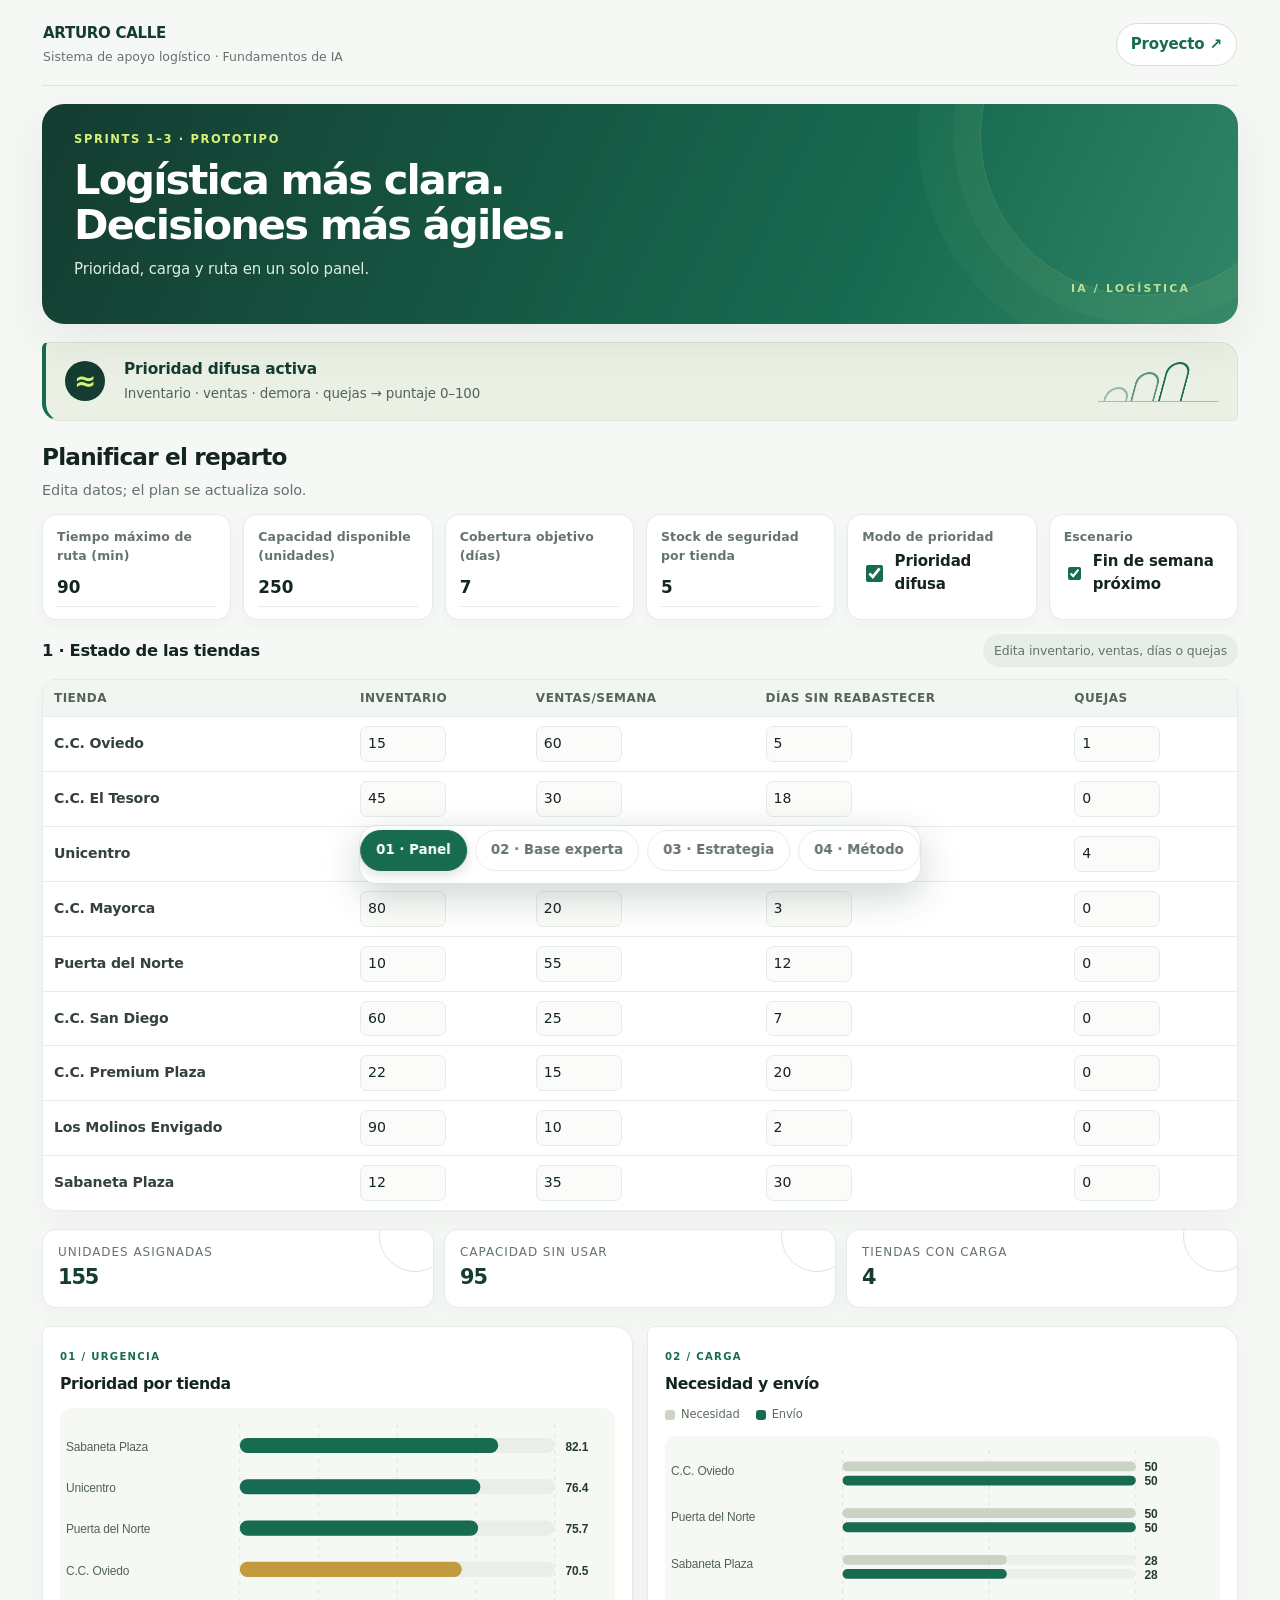
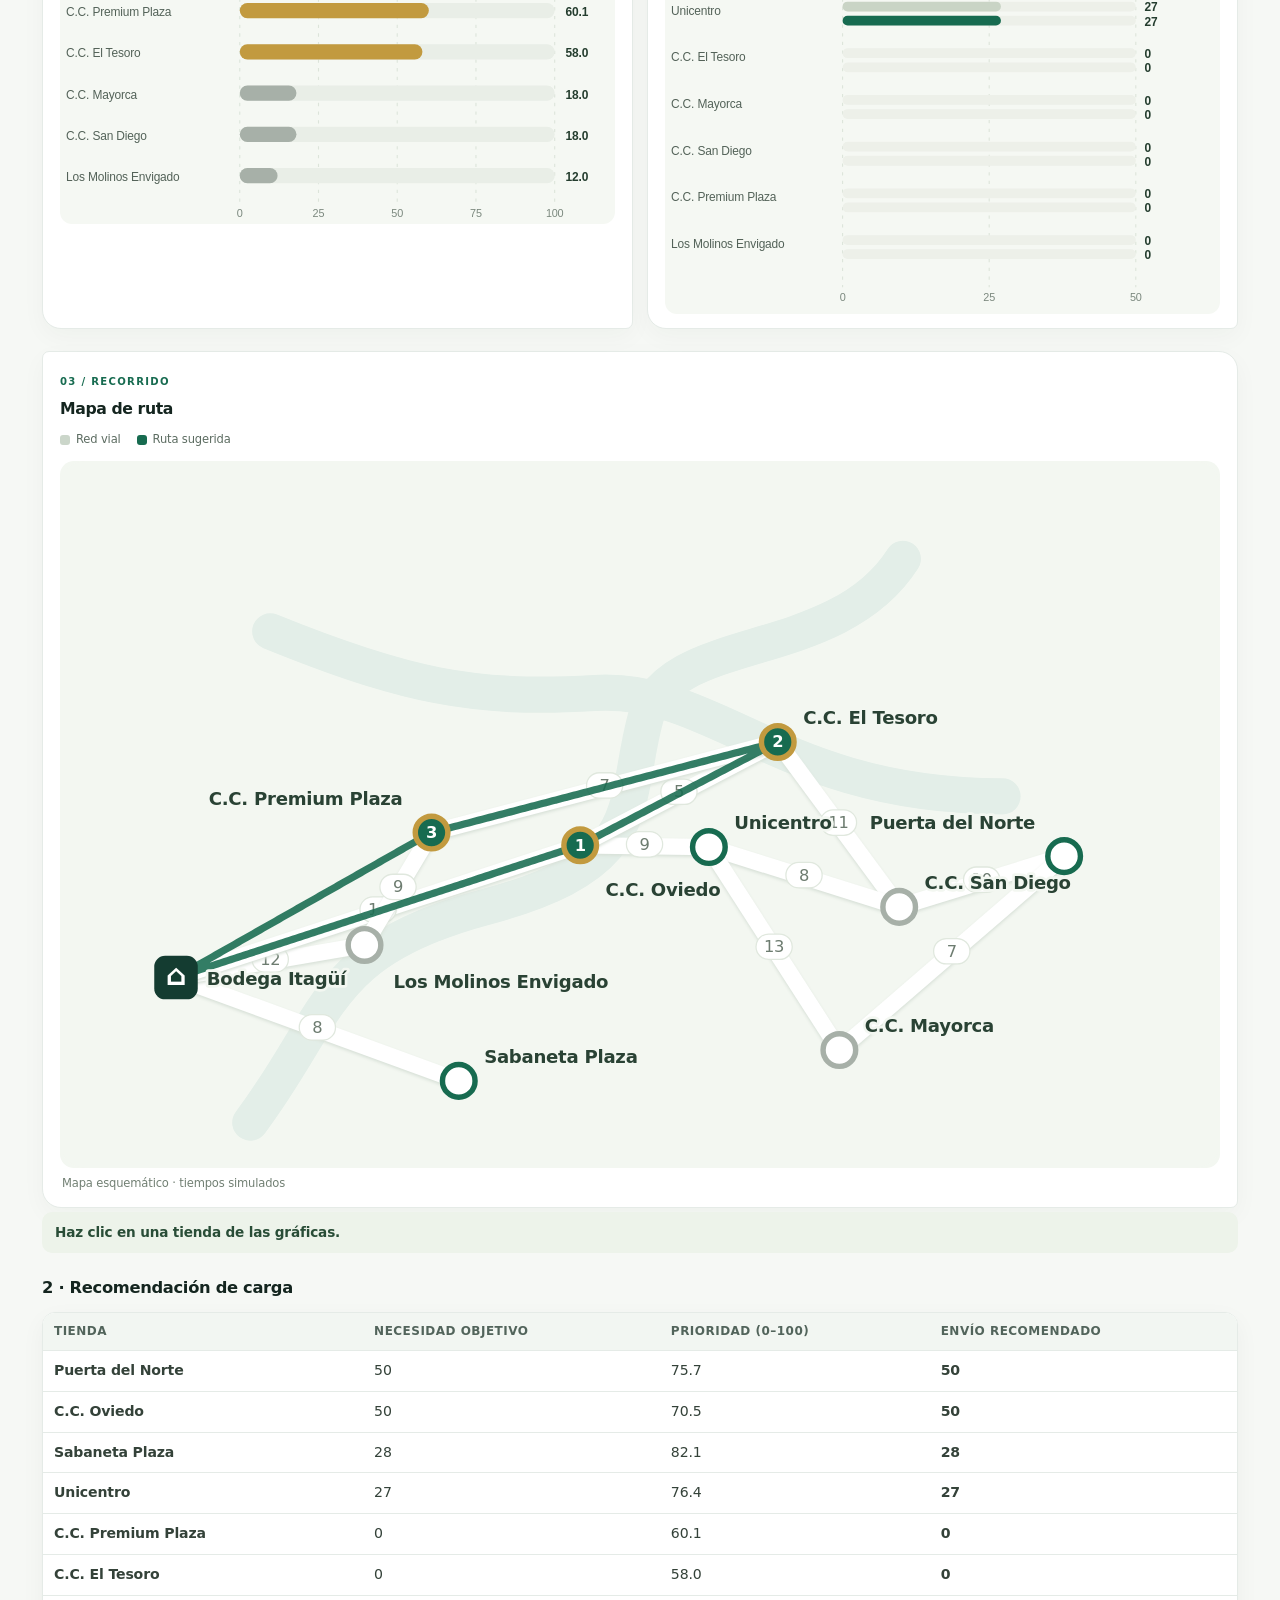
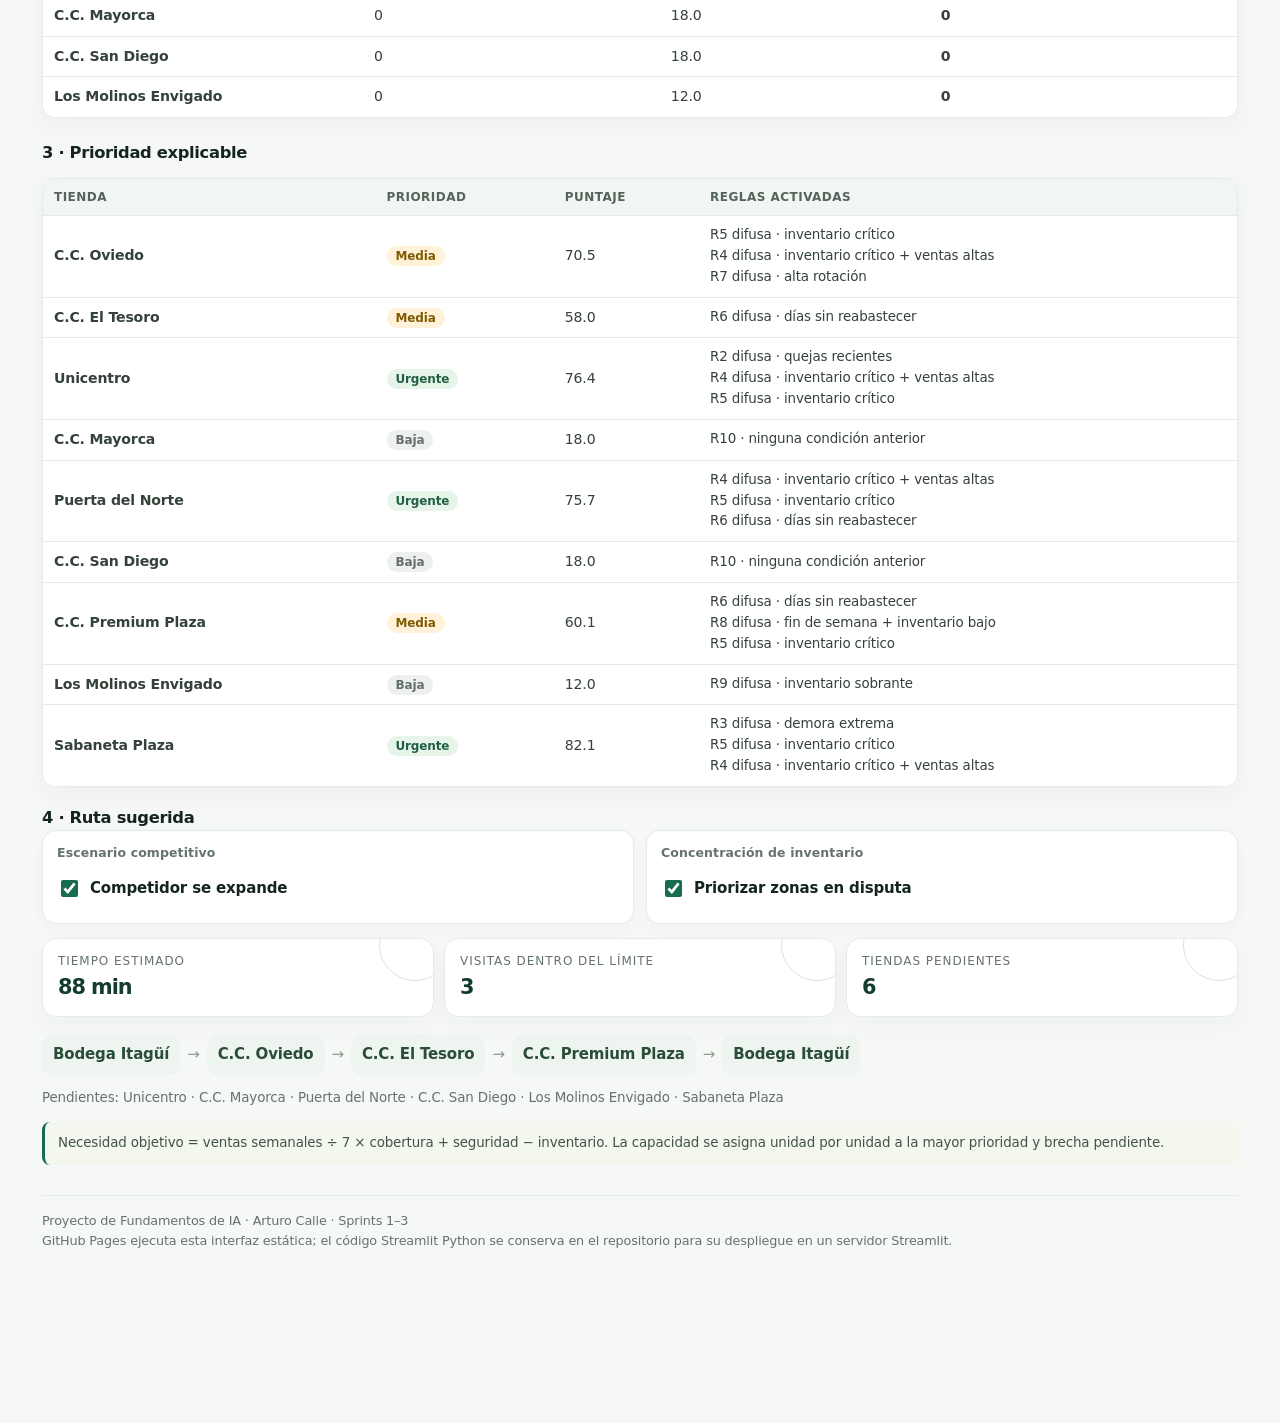
==== commit 8c92f430: "Ajustar etiquetas del mapa esquemático" ====
--- a/site/app-redisenada/index.html
+++ b/site/app-redisenada/index.html
@@ -81,10 +81,10 @@
  const sorted=load.slice().sort((a,b)=>b.need-a.need),max=Math.max(1,...sorted.map(r=>r.need)),LH=sorted.length*43+28,barLeft=158,barMax=270;let loadLines='';
  sorted.forEach((r,i)=>{let y=18+i*43,needW=r.need/max*barMax,sendW=r.send/max*barMax,on=selected===r.name?' selected':'';loadLines+=`<g class="chart-row${on}" data-store="${esc(r.name)}" tabindex="0" role="button" aria-label="${esc(r.name)}: necesidad ${r.need}, envío ${r.send}"><title>${esc(r.name)} · necesidad ${r.need} · envío ${r.send}</title><rect class="hit" x="0" y="${y-4}" width="480" height="28" rx="8"/><text x="0" y="${y+12}" class="chart-label">${esc(r.name)}</text><rect x="${barLeft}" y="${y}" width="${barMax}" height="9" rx="4.5" fill="#edf0e9"/><rect x="${barLeft}" y="${y}" width="${needW.toFixed(1)}" height="9" rx="4.5" fill="#c9d4c5"/><rect x="${barLeft}" y="${y+13}" width="${barMax}" height="9" rx="4.5" fill="#edf0e9"/><rect x="${barLeft}" y="${y+13}" width="${sendW.toFixed(1)}" height="9" rx="4.5" fill="#176b50"/><text x="${barLeft+barMax+8}" y="${y+9}" class="chart-value">${r.need}</text><text x="${barLeft+barMax+8}" y="${y+22}" class="chart-value">${r.send}</text></g>`});
  let loadGuides='';[0,.5,1].forEach(frac=>{let x=barLeft+barMax*frac;loadGuides+=`<line x1="${x}" y1="8" x2="${x}" y2="${LH-5}" stroke="#dce4da" stroke-dasharray="3 5"/><text x="${x}" y="${LH+8}" text-anchor="middle" class="chart-axis">${Math.round(max*frac)}</text>`});document.getElementById('loadChart').innerHTML=`<svg class="chart-svg" viewBox="0 0 500 ${LH+14}" role="img" aria-label="Necesidad y envío por tienda">${loadGuides}${loadLines}</svg>`;
- const mapPos={"Bodega Itagüí":[64,285],"Sabaneta Plaza":[220,342],"Los Molinos Envigado":[168,267],"C.C. Oviedo":[287,212],"C.C. Premium Plaza":[205,205],"C.C. El Tesoro":[396,155],"Unicentro":[358,213],"C.C. San Diego":[463,246],"C.C. Mayorca":[430,325],"Puerta del Norte":[554,218]};
+ const mapPos={"Bodega Itagüí":[64,285],"Sabaneta Plaza":[220,342],"Los Molinos Envigado":[168,267],"C.C. Oviedo":[287,212],"C.C. Premium Plaza":[205,205],"C.C. El Tesoro":[396,155],"Unicentro":[358,213],"C.C. San Diego":[463,246],"C.C. Mayorca":[430,325],"Puerta del Norte":[554,218]},labelPos={"C.C. Premium Plaza":[-16,-15],"C.C. Oviedo":[14,28],"Los Molinos Envigado":[16,24],"Puerta del Norte":[-16,-15]};
  let roadSvg='';for(const a of Object.keys(graph))for(const [b,mins] of Object.entries(graph[a]))if(a<b){const [x1,y1]=mapPos[a],[x2,y2]=mapPos[b],mx=(x1+x2)/2,my=(y1+y2)/2;roadSvg+=`<line class="map-road" x1="${x1}" y1="${y1}" x2="${x2}" y2="${y2}"/><rect class="road-label-bg" x="${mx-10}" y="${my-8}" width="20" height="14" rx="7"/><text class="road-label" x="${mx}" y="${my+2}" text-anchor="middle">${mins}</text>`}
  const routePts=route.route.map(n=>mapPos[n]).filter(Boolean).map(p=>p.join(',')).join(' ');let nodes='';
- for(const n of Object.keys(mapPos)){const [x,y]=mapPos[n];if(n==='Bodega Itagüí'){nodes+=`<g class="depot"><rect x="${x-12}" y="${y-12}" width="24" height="24" rx="6"/><text x="${x}" y="${y+4}" text-anchor="middle">⌂</text><text class="map-label" x="${x+17}" y="${y+4}">${esc(n)}</text></g>`;continue}const item=result[n],visited=route.visited.includes(n),order=route.visited.indexOf(n)+1,on=selected===n?' selected':'';nodes+=`<g class="map-node${on}" data-store="${esc(n)}" tabindex="0" role="button" aria-label="${esc(n)} · ${item.score.toFixed(1)} puntos · ${visited?'visita '+order:'fuera de ruta'}"><title>${esc(n)} · prioridad ${item.score.toFixed(1)} · ${visited?'parada '+order:'sin visita por límite de tiempo'}</title><circle class="map-hit" cx="${x}" cy="${y}" r="17"/><circle class="map-pin ${visited?'visited':'pending'}" cx="${x}" cy="${y}" r="9" stroke="${colors[item.priority]}"/><text class="map-order" x="${x}" y="${y+3}">${visited?order:''}</text><text class="map-label" x="${x+14}" y="${y-10}">${esc(n)}</text></g>`}
+ for(const n of Object.keys(mapPos)){const [x,y]=mapPos[n];if(n==='Bodega Itagüí'){nodes+=`<g class="depot"><rect x="${x-12}" y="${y-12}" width="24" height="24" rx="6"/><text x="${x}" y="${y+4}" text-anchor="middle">⌂</text><text class="map-label" x="${x+17}" y="${y+4}">${esc(n)}</text></g>`;continue}const item=result[n],visited=route.visited.includes(n),order=route.visited.indexOf(n)+1,on=selected===n?' selected':'';let [lx,ly]=labelPos[n]||[14,-10],anchor=lx<0?'end':'start';nodes+=`<g class="map-node${on}" data-store="${esc(n)}" tabindex="0" role="button" aria-label="${esc(n)} · ${item.score.toFixed(1)} puntos · ${visited?'visita '+order:'fuera de ruta'}"><title>${esc(n)} · prioridad ${item.score.toFixed(1)} · ${visited?'parada '+order:'sin visita por límite de tiempo'}</title><circle class="map-hit" cx="${x}" cy="${y}" r="17"/><circle class="map-pin ${visited?'visited':'pending'}" cx="${x}" cy="${y}" r="9" stroke="${colors[item.priority]}"/><text class="map-order" x="${x}" y="${y+3}">${visited?order:''}</text><text class="map-label" x="${x+lx}" y="${y+ly}" text-anchor="${anchor}">${esc(n)}</text></g>`}
  document.getElementById('routeMap').innerHTML=`<svg class="map-svg" viewBox="0 0 640 390" role="img" aria-label="Mapa esquemático de la red logística y ruta sugerida"><rect class="map-bg" width="640" height="390" rx="14"/><path class="map-river" d="M105 365 C150 305 145 270 235 246 S310 190 323 142 428 112 465 54 M116 94 C190 124 228 132 295 128 S398 185 520 185"/><g>${roadSvg}</g><polyline class="map-route" points="${routePts}"/>${nodes}</svg>`; const detail=document.getElementById('chartDetail');const chosen=load.find(r=>r.name===selected);detail.textContent=chosen?`${chosen.name} · Prioridad ${result[selected].score.toFixed(1)} · Necesidad ${chosen.need} · Envío ${chosen.send}`:'Haz clic en una tienda de las gráficas.';
  document.querySelectorAll('.chart-row,.map-node[data-store]').forEach(row=>{const choose=()=>{window.chartSelection=row.dataset.store;render()};row.addEventListener('click',choose);row.addEventListener('keydown',e=>{if(e.key==='Enter'||e.key===' '){e.preventDefault();choose()}})});
 }function render(){document.getElementById('stores').innerHTML=storeTable();let fuzzy=document.getElementById('fuzzy').checked,weekend=document.getElementById('weekend').checked,budget=Math.max(0,+document.getElementById('budget').value||0),capacity=Math.max(0,+document.getElementById('capacity').value||0),coverage=Math.max(0,+document.getElementById('coverage').value||0),safety=Math.max(0,+document.getElementById('safety').value||0),expand=document.getElementById('rival').checked,focus=document.getElementById('focus').checked;let result={};stores.forEach(s=>result[s.name]=(fuzzy?fuzzyPriority:discretePriority)({inv:s.inv,sales:s.sales,days:s.days,complaints:s.complaints},weekend));let load=allocate(result,coverage,capacity,safety),assigned=load.reduce((a,r)=>a+r.send,0),route=routePlan(result,budget,expand,focus);document.getElementById('metrics').innerHTML='<div class="metric"><span>Unidades asignadas</span><b>'+assigned.toLocaleString('es-CO')+'</b></div><div class="metric"><span>Capacidad sin usar</span><b>'+Math.max(0,capacity-assigned).toLocaleString('es-CO')+'</b></div><div class="metric"><span>Tiendas con carga</span><b>'+load.filter(r=>r.send>0).length+'</b></div>';renderCharts(result,load,fuzzy,route);document.getElementById('loads').innerHTML='<div class="table-wrap"><table><thead><tr><th>Tienda</th><th>Necesidad objetivo</th><th>Prioridad (0–100)</th><th>Envío recomendado</th></tr></thead><tbody>'+load.slice().sort((a,b)=>b.send-a.send||b.score-a.score).map(r=>'<tr><td>'+esc(r.name)+'</td><td>'+r.need+'</td><td>'+r.score.toFixed(1)+'</td><td><b>'+r.send+'</b></td></tr>').join('')+'</tbody></table></div>';document.getElementById('priorities').innerHTML='<div class="table-wrap"><table><thead><tr><th>Tienda</th><th>Prioridad</th><th>Puntaje</th><th>Reglas activadas</th></tr></thead><tbody>'+stores.map(s=>{let r=result[s.name];return '<tr><td>'+esc(s.name)+'</td><td><span class="badge'+(r.priority==='Urgente'?'':r.priority==='Media'?' mid':' low')+'">'+r.priority+'</span></td><td>'+r.score.toFixed(1)+'</td><td class="small">'+r.rules.map(esc).join('<br>')+'</td></tr>'}).join('')+'</tbody></table></div>';document.getElementById('routeMetrics').innerHTML='<div class="metric"><span>Tiempo estimado</span><b>'+route.total+' min</b></div><div class="metric"><span>Visitas dentro del límite</span><b>'+route.visited.length+'</b></div><div class="metric"><span>Tiendas pendientes</span><b>'+route.pending.length+'</b></div>';document.getElementById('route').innerHTML=route.route.map((n,i)=>'<span class="stop">'+esc(n)+'</span>'+(i<route.route.length-1?'<span class="arrow">→</span>':'')).join('');document.getElementById('pending').textContent=route.pending.length?'Pendientes: '+route.pending.join(' · '):'Todas las tiendas están dentro del límite de esta ruta.';let rules=document.getElementById('rules');if(rules)rules.innerHTML=rulesDef.map(r=>'<div class="rule"><b>'+r[0]+'</b><span>'+esc(r[1])+'</span> <span class="badge'+(r[2]==='Urgente'?'':r[2]==='Media'?' mid':' low')+'">'+r[2]+'</span></div>').join('');let edges=[];for(let a of Object.keys(graph))for(let b of Object.keys(graph[a]))if(a<b)edges.push([a,b,graph[a][b]]);let net=document.getElementById('network');if(net)net.innerHTML='<div class="table-wrap"><table><thead><tr><th>Tramo</th><th>Tiempo (min)</th></tr></thead><tbody>'+edges.map(e=>'<tr><td>'+esc(e[0])+' ↔ '+esc(e[1])+'</td><td>'+e[2]+'</td></tr>').join('')+'</tbody></table></div>'}
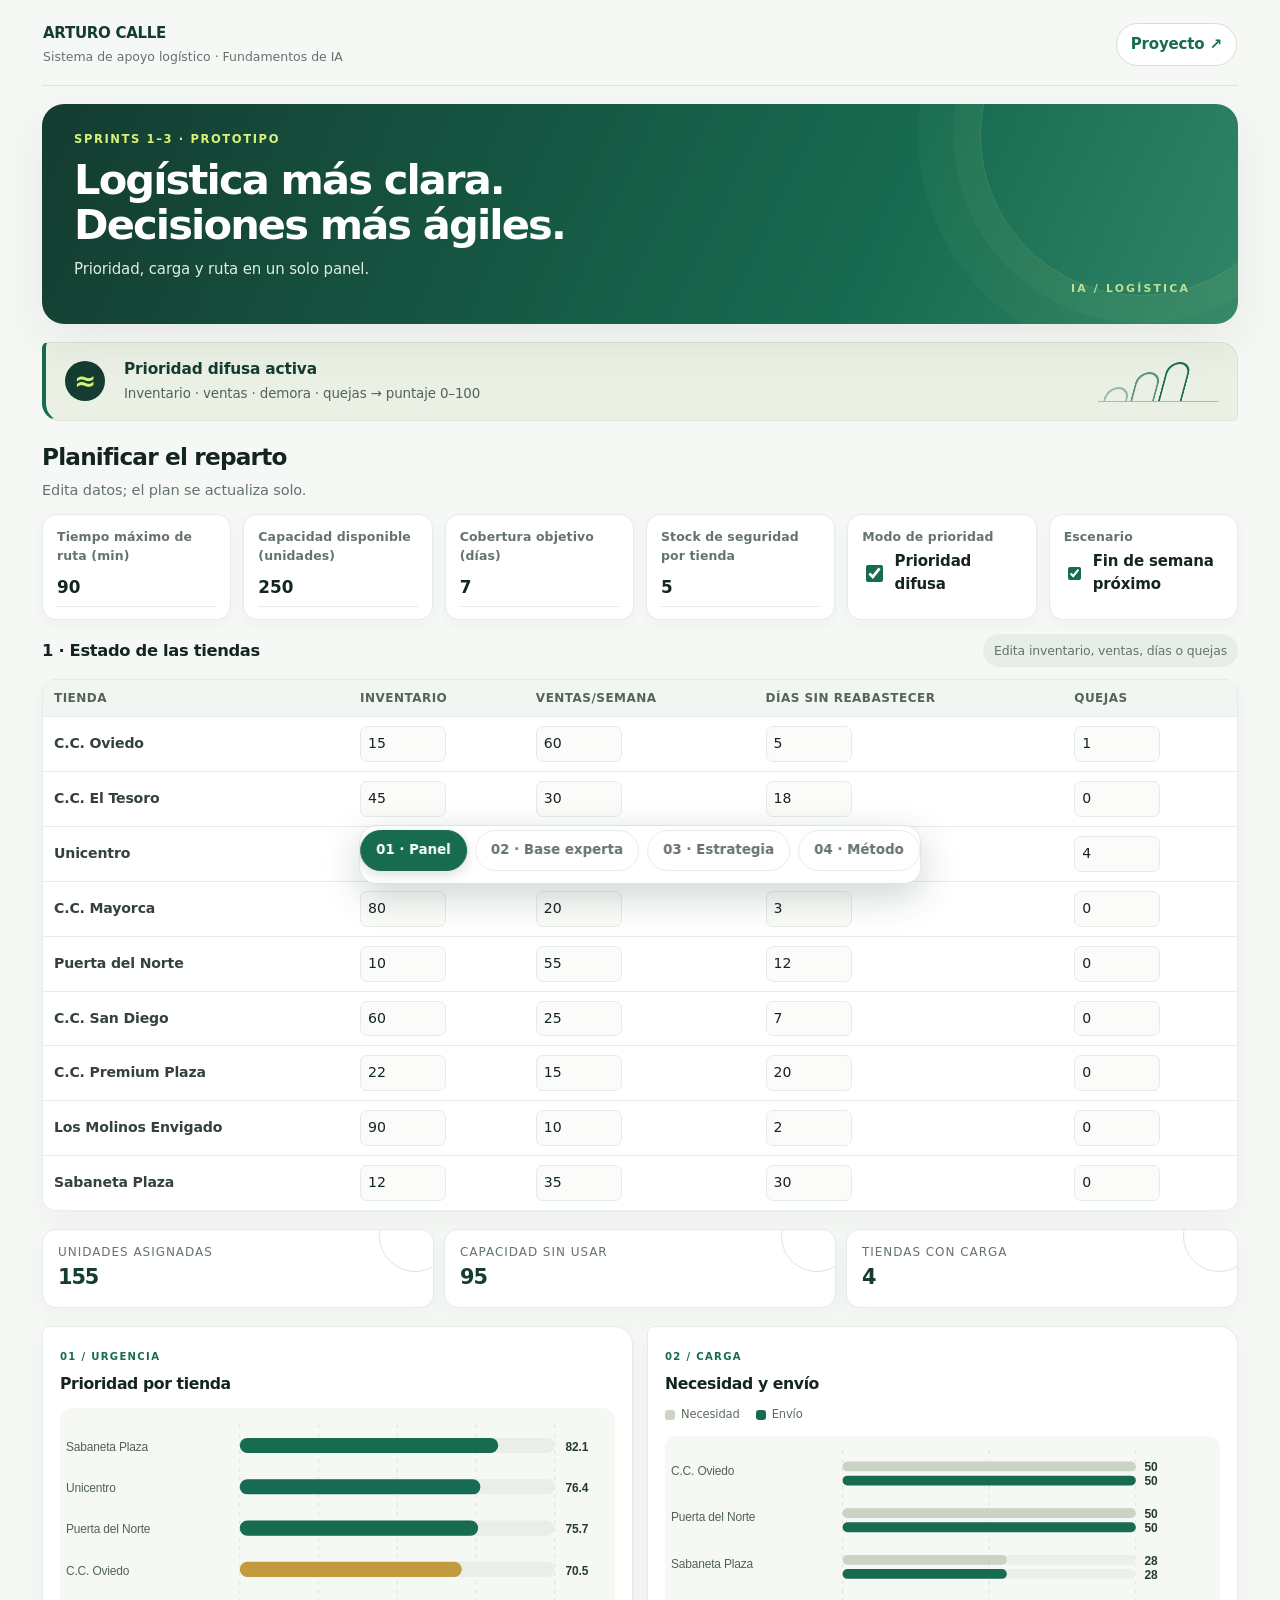
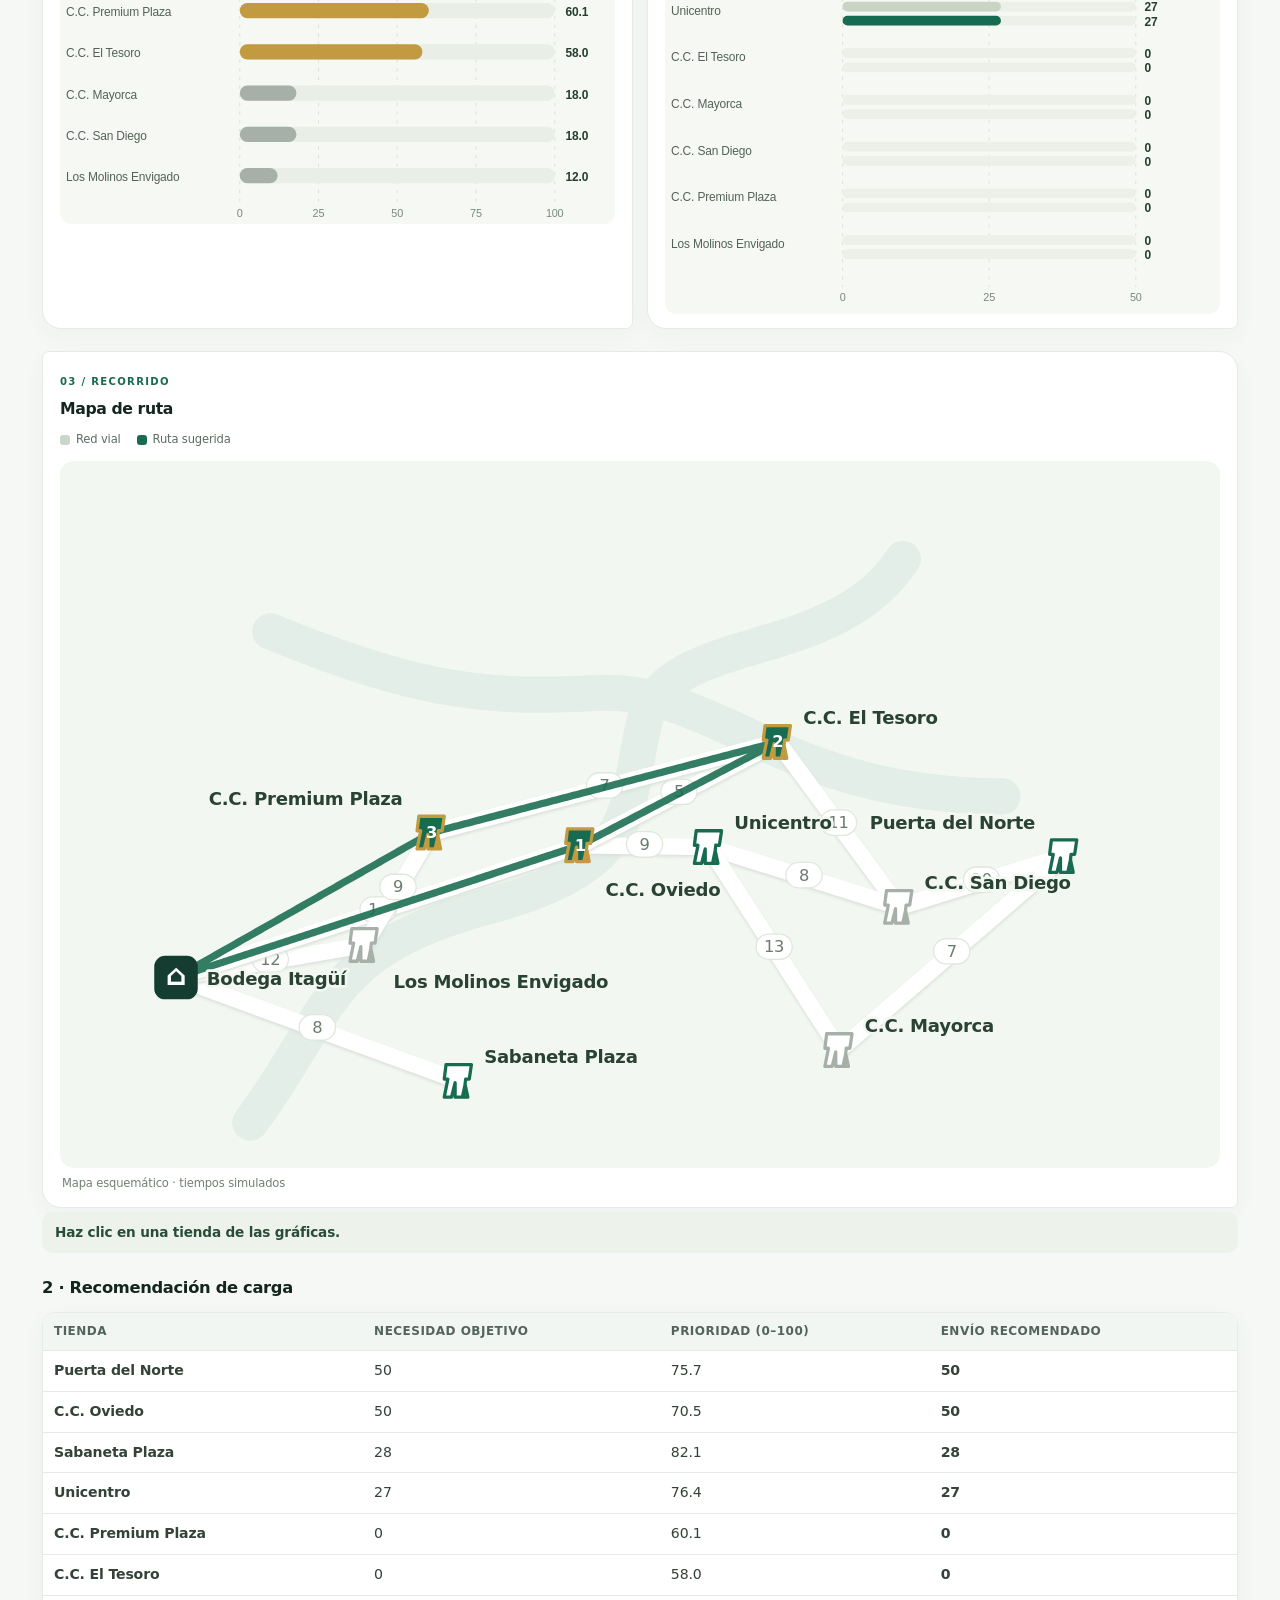
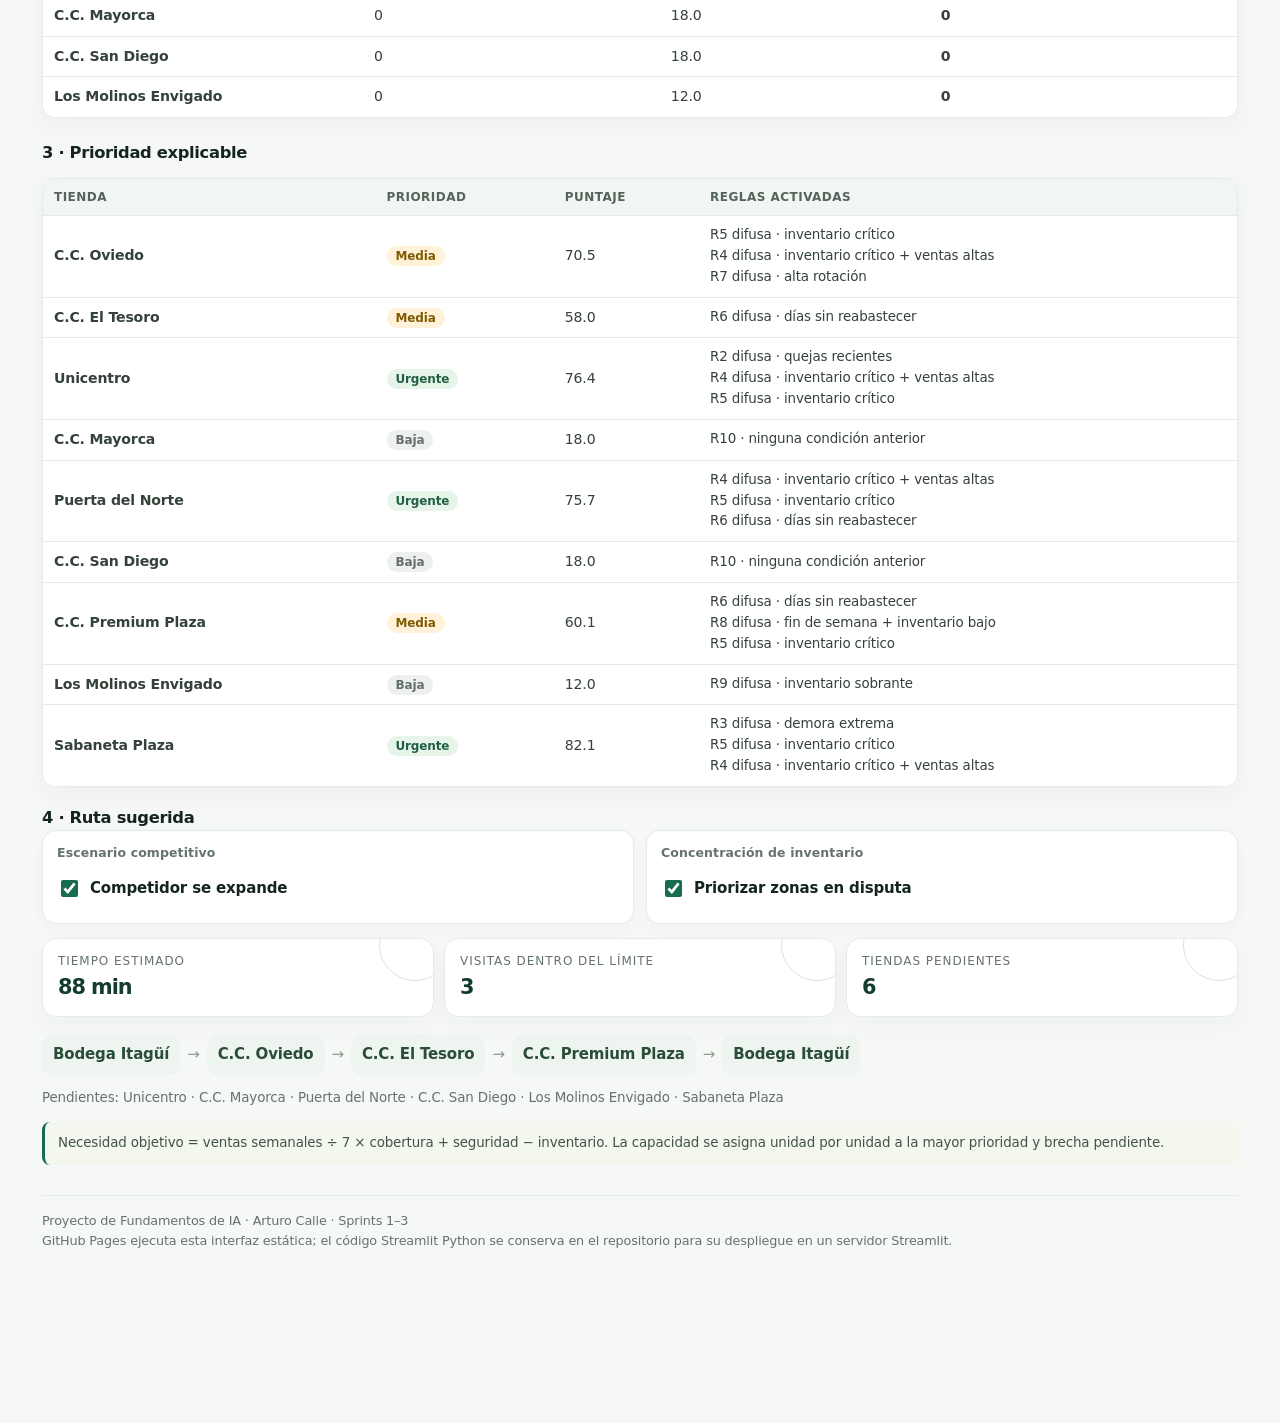
==== commit cf235066: "Agregar marcador de pantalon en graficas" ====
--- a/site/app-redisenada/index.html
+++ b/site/app-redisenada/index.html
@@ -76,15 +76,15 @@
 function renderCharts(result,load,fuzzy,route){
  const rows=stores.map(s=>({name:s.name,...result[s.name]})).sort((a,b)=>b.score-a.score),colors={Urgente:'#176b50',Media:'#c29a3f',Baja:'#a7b0a8'},selected=window.chartSelection||'';
  const H=rows.length*38+30,left=160,plot=290;let lines='';
- rows.forEach((r,i)=>{let y=22+i*38,w=Math.max(0,Math.min(plot,r.score/100*plot)),on=selected===r.name?' selected':'';lines+=`<g class="chart-row${on}" data-store="${esc(r.name)}" tabindex="0" role="button" aria-label="${esc(r.name)}: ${r.score.toFixed(1)} puntos, ${r.priority}"><title>${esc(r.name)} · ${r.score.toFixed(1)} · ${r.priority}</title><rect class="hit" x="0" y="${y-5}" width="475" height="25" rx="8"/><text x="0" y="${y+12}" class="chart-label">${esc(r.name)}</text><rect x="${left}" y="${y}" width="${plot}" height="14" rx="7" fill="#e9eee7"/><rect x="${left}" y="${y}" width="${w.toFixed(1)}" height="14" rx="7" fill="${colors[r.priority]}"/><text x="${left+plot+10}" y="${y+12}" class="chart-value">${r.score.toFixed(1)}</text></g>`});
+ rows.forEach((r,i)=>{let y=22+i*38,w=Math.max(0,Math.min(plot,r.score/100*plot)),on=selected===r.name?' selected':'';lines+=`<g class="chart-row${on}" data-store="${esc(r.name)}" tabindex="0" role="button" aria-label="${esc(r.name)}: ${r.score.toFixed(1)} puntos, ${r.priority}"><title>${esc(r.name)} · ${r.score.toFixed(1)} · ${r.priority}</title><rect class="hit" x="0" y="${y-5}" width="475" height="25" rx="8"/><text x="0" y="${y+12}" class="chart-label">${esc(r.name)}</text><rect x="${left}" y="${y}" width="${plot}" height="14" rx="7" fill="#e9eee7"/><rect x="${left}" y="${y}" width="${w.toFixed(1)}" height="14" rx="7" fill="${colors[r.priority]}"/>${on?`<g class="pants-marker" transform="translate(${Math.min(left+w-8,left+plot-17)},${y-15})"><path d="M2 1h12l-1 7h-2l-1 8H7V9l-2 7H2l2-8H2z"/></g>`:''}<text x="${left+plot+10}" y="${y+12}" class="chart-value">${r.score.toFixed(1)}</text></g>`});
  let guides='';[0,25,50,75,100].forEach(v=>{let x=left+plot*v/100;guides+=`<line x1="${x}" y1="10" x2="${x}" y2="${H-10}" stroke="#dce4da" stroke-dasharray="3 5"/><text x="${x}" y="${H-1}" text-anchor="middle" class="chart-axis">${v}</text>`});document.getElementById('priorityChart').innerHTML=`<svg class="chart-svg" viewBox="0 0 500 ${H}" role="img" aria-label="Prioridad ${fuzzy?'difusa':'discreta'} por tienda">${guides}${lines}</svg>`;
  const sorted=load.slice().sort((a,b)=>b.need-a.need),max=Math.max(1,...sorted.map(r=>r.need)),LH=sorted.length*43+28,barLeft=158,barMax=270;let loadLines='';
- sorted.forEach((r,i)=>{let y=18+i*43,needW=r.need/max*barMax,sendW=r.send/max*barMax,on=selected===r.name?' selected':'';loadLines+=`<g class="chart-row${on}" data-store="${esc(r.name)}" tabindex="0" role="button" aria-label="${esc(r.name)}: necesidad ${r.need}, envío ${r.send}"><title>${esc(r.name)} · necesidad ${r.need} · envío ${r.send}</title><rect class="hit" x="0" y="${y-4}" width="480" height="28" rx="8"/><text x="0" y="${y+12}" class="chart-label">${esc(r.name)}</text><rect x="${barLeft}" y="${y}" width="${barMax}" height="9" rx="4.5" fill="#edf0e9"/><rect x="${barLeft}" y="${y}" width="${needW.toFixed(1)}" height="9" rx="4.5" fill="#c9d4c5"/><rect x="${barLeft}" y="${y+13}" width="${barMax}" height="9" rx="4.5" fill="#edf0e9"/><rect x="${barLeft}" y="${y+13}" width="${sendW.toFixed(1)}" height="9" rx="4.5" fill="#176b50"/><text x="${barLeft+barMax+8}" y="${y+9}" class="chart-value">${r.need}</text><text x="${barLeft+barMax+8}" y="${y+22}" class="chart-value">${r.send}</text></g>`});
+ sorted.forEach((r,i)=>{let y=18+i*43,needW=r.need/max*barMax,sendW=r.send/max*barMax,on=selected===r.name?' selected':'';loadLines+=`<g class="chart-row${on}" data-store="${esc(r.name)}" tabindex="0" role="button" aria-label="${esc(r.name)}: necesidad ${r.need}, envío ${r.send}"><title>${esc(r.name)} · necesidad ${r.need} · envío ${r.send}</title><rect class="hit" x="0" y="${y-4}" width="480" height="28" rx="8"/><text x="0" y="${y+12}" class="chart-label">${esc(r.name)}</text><rect x="${barLeft}" y="${y}" width="${barMax}" height="9" rx="4.5" fill="#edf0e9"/><rect x="${barLeft}" y="${y}" width="${needW.toFixed(1)}" height="9" rx="4.5" fill="#c9d4c5"/><rect x="${barLeft}" y="${y+13}" width="${barMax}" height="9" rx="4.5" fill="#edf0e9"/><rect x="${barLeft}" y="${y+13}" width="${sendW.toFixed(1)}" height="9" rx="4.5" fill="#176b50"/>${on?`<g class="pants-marker" transform="translate(${Math.min(barLeft+sendW-7,barLeft+barMax-16)},${y+11})"><path d="M2 1h12l-1 7h-2l-1 8H7V9l-2 7H2l2-8H2z"/></g>`:''}<text x="${barLeft+barMax+8}" y="${y+9}" class="chart-value">${r.need}</text><text x="${barLeft+barMax+8}" y="${y+22}" class="chart-value">${r.send}</text></g>`});
  let loadGuides='';[0,.5,1].forEach(frac=>{let x=barLeft+barMax*frac;loadGuides+=`<line x1="${x}" y1="8" x2="${x}" y2="${LH-5}" stroke="#dce4da" stroke-dasharray="3 5"/><text x="${x}" y="${LH+8}" text-anchor="middle" class="chart-axis">${Math.round(max*frac)}</text>`});document.getElementById('loadChart').innerHTML=`<svg class="chart-svg" viewBox="0 0 500 ${LH+14}" role="img" aria-label="Necesidad y envío por tienda">${loadGuides}${loadLines}</svg>`;
  const mapPos={"Bodega Itagüí":[64,285],"Sabaneta Plaza":[220,342],"Los Molinos Envigado":[168,267],"C.C. Oviedo":[287,212],"C.C. Premium Plaza":[205,205],"C.C. El Tesoro":[396,155],"Unicentro":[358,213],"C.C. San Diego":[463,246],"C.C. Mayorca":[430,325],"Puerta del Norte":[554,218]},labelPos={"C.C. Premium Plaza":[-16,-15],"C.C. Oviedo":[14,28],"Los Molinos Envigado":[16,24],"Puerta del Norte":[-16,-15]};
  let roadSvg='';for(const a of Object.keys(graph))for(const [b,mins] of Object.entries(graph[a]))if(a<b){const [x1,y1]=mapPos[a],[x2,y2]=mapPos[b],mx=(x1+x2)/2,my=(y1+y2)/2;roadSvg+=`<line class="map-road" x1="${x1}" y1="${y1}" x2="${x2}" y2="${y2}"/><rect class="road-label-bg" x="${mx-10}" y="${my-8}" width="20" height="14" rx="7"/><text class="road-label" x="${mx}" y="${my+2}" text-anchor="middle">${mins}</text>`}
  const routePts=route.route.map(n=>mapPos[n]).filter(Boolean).map(p=>p.join(',')).join(' ');let nodes='';
- for(const n of Object.keys(mapPos)){const [x,y]=mapPos[n];if(n==='Bodega Itagüí'){nodes+=`<g class="depot"><rect x="${x-12}" y="${y-12}" width="24" height="24" rx="6"/><text x="${x}" y="${y+4}" text-anchor="middle">⌂</text><text class="map-label" x="${x+17}" y="${y+4}">${esc(n)}</text></g>`;continue}const item=result[n],visited=route.visited.includes(n),order=route.visited.indexOf(n)+1,on=selected===n?' selected':'';let [lx,ly]=labelPos[n]||[14,-10],anchor=lx<0?'end':'start';nodes+=`<g class="map-node${on}" data-store="${esc(n)}" tabindex="0" role="button" aria-label="${esc(n)} · ${item.score.toFixed(1)} puntos · ${visited?'visita '+order:'fuera de ruta'}"><title>${esc(n)} · prioridad ${item.score.toFixed(1)} · ${visited?'parada '+order:'sin visita por límite de tiempo'}</title><circle class="map-hit" cx="${x}" cy="${y}" r="17"/><circle class="map-pin ${visited?'visited':'pending'}" cx="${x}" cy="${y}" r="9" stroke="${colors[item.priority]}"/><text class="map-order" x="${x}" y="${y+3}">${visited?order:''}</text><text class="map-label" x="${x+lx}" y="${y+ly}" text-anchor="${anchor}">${esc(n)}</text></g>`}
+ for(const n of Object.keys(mapPos)){const [x,y]=mapPos[n];if(n==='Bodega Itagüí'){nodes+=`<g class="depot"><rect x="${x-12}" y="${y-12}" width="24" height="24" rx="6"/><text x="${x}" y="${y+4}" text-anchor="middle">⌂</text><text class="map-label" x="${x+17}" y="${y+4}">${esc(n)}</text></g>`;continue}const item=result[n],visited=route.visited.includes(n),order=route.visited.indexOf(n)+1,on=selected===n?' selected':'';let [lx,ly]=labelPos[n]||[14,-10],anchor=lx<0?'end':'start';nodes+=`<g class="map-node${on}" data-store="${esc(n)}" tabindex="0" role="button" aria-label="${esc(n)} · ${item.score.toFixed(1)} puntos · ${visited?'visita '+order:'fuera de ruta'}"><title>${esc(n)} · prioridad ${item.score.toFixed(1)} · ${visited?'parada '+order:'sin visita por límite de tiempo'}</title><circle class="map-hit" cx="${x}" cy="${y}" r="17"/><path class="map-pants ${visited?'visited':'pending'}" d="M${x-7} ${y-9}h14l-1.2 8h-2l-1.1 10H${x+5}l-1.5-7L${x+2} ${y+9}H${x-2}v-8l-2 8h-4l2-10h-2z" stroke="${colors[item.priority]}"/><text class="map-order" x="${x}" y="${y+3}">${visited?order:''}</text><text class="map-label" x="${x+lx}" y="${y+ly}" text-anchor="${anchor}">${esc(n)}</text></g>`}
  document.getElementById('routeMap').innerHTML=`<svg class="map-svg" viewBox="0 0 640 390" role="img" aria-label="Mapa esquemático de la red logística y ruta sugerida"><rect class="map-bg" width="640" height="390" rx="14"/><path class="map-river" d="M105 365 C150 305 145 270 235 246 S310 190 323 142 428 112 465 54 M116 94 C190 124 228 132 295 128 S398 185 520 185"/><g>${roadSvg}</g><polyline class="map-route" points="${routePts}"/>${nodes}</svg>`; const detail=document.getElementById('chartDetail');const chosen=load.find(r=>r.name===selected);detail.textContent=chosen?`${chosen.name} · Prioridad ${result[selected].score.toFixed(1)} · Necesidad ${chosen.need} · Envío ${chosen.send}`:'Haz clic en una tienda de las gráficas.';
  document.querySelectorAll('.chart-row,.map-node[data-store]').forEach(row=>{const choose=()=>{window.chartSelection=row.dataset.store;render()};row.addEventListener('click',choose);row.addEventListener('keydown',e=>{if(e.key==='Enter'||e.key===' '){e.preventDefault();choose()}})});
 }function render(){document.getElementById('stores').innerHTML=storeTable();let fuzzy=document.getElementById('fuzzy').checked,weekend=document.getElementById('weekend').checked,budget=Math.max(0,+document.getElementById('budget').value||0),capacity=Math.max(0,+document.getElementById('capacity').value||0),coverage=Math.max(0,+document.getElementById('coverage').value||0),safety=Math.max(0,+document.getElementById('safety').value||0),expand=document.getElementById('rival').checked,focus=document.getElementById('focus').checked;let result={};stores.forEach(s=>result[s.name]=(fuzzy?fuzzyPriority:discretePriority)({inv:s.inv,sales:s.sales,days:s.days,complaints:s.complaints},weekend));let load=allocate(result,coverage,capacity,safety),assigned=load.reduce((a,r)=>a+r.send,0),route=routePlan(result,budget,expand,focus);document.getElementById('metrics').innerHTML='<div class="metric"><span>Unidades asignadas</span><b>'+assigned.toLocaleString('es-CO')+'</b></div><div class="metric"><span>Capacidad sin usar</span><b>'+Math.max(0,capacity-assigned).toLocaleString('es-CO')+'</b></div><div class="metric"><span>Tiendas con carga</span><b>'+load.filter(r=>r.send>0).length+'</b></div>';renderCharts(result,load,fuzzy,route);document.getElementById('loads').innerHTML='<div class="table-wrap"><table><thead><tr><th>Tienda</th><th>Necesidad objetivo</th><th>Prioridad (0–100)</th><th>Envío recomendado</th></tr></thead><tbody>'+load.slice().sort((a,b)=>b.send-a.send||b.score-a.score).map(r=>'<tr><td>'+esc(r.name)+'</td><td>'+r.need+'</td><td>'+r.score.toFixed(1)+'</td><td><b>'+r.send+'</b></td></tr>').join('')+'</tbody></table></div>';document.getElementById('priorities').innerHTML='<div class="table-wrap"><table><thead><tr><th>Tienda</th><th>Prioridad</th><th>Puntaje</th><th>Reglas activadas</th></tr></thead><tbody>'+stores.map(s=>{let r=result[s.name];return '<tr><td>'+esc(s.name)+'</td><td><span class="badge'+(r.priority==='Urgente'?'':r.priority==='Media'?' mid':' low')+'">'+r.priority+'</span></td><td>'+r.score.toFixed(1)+'</td><td class="small">'+r.rules.map(esc).join('<br>')+'</td></tr>'}).join('')+'</tbody></table></div>';document.getElementById('routeMetrics').innerHTML='<div class="metric"><span>Tiempo estimado</span><b>'+route.total+' min</b></div><div class="metric"><span>Visitas dentro del límite</span><b>'+route.visited.length+'</b></div><div class="metric"><span>Tiendas pendientes</span><b>'+route.pending.length+'</b></div>';document.getElementById('route').innerHTML=route.route.map((n,i)=>'<span class="stop">'+esc(n)+'</span>'+(i<route.route.length-1?'<span class="arrow">→</span>':'')).join('');document.getElementById('pending').textContent=route.pending.length?'Pendientes: '+route.pending.join(' · '):'Todas las tiendas están dentro del límite de esta ruta.';let rules=document.getElementById('rules');if(rules)rules.innerHTML=rulesDef.map(r=>'<div class="rule"><b>'+r[0]+'</b><span>'+esc(r[1])+'</span> <span class="badge'+(r[2]==='Urgente'?'':r[2]==='Media'?' mid':' low')+'">'+r[2]+'</span></div>').join('');let edges=[];for(let a of Object.keys(graph))for(let b of Object.keys(graph[a]))if(a<b)edges.push([a,b,graph[a][b]]);let net=document.getElementById('network');if(net)net.innerHTML='<div class="table-wrap"><table><thead><tr><th>Tramo</th><th>Tiempo (min)</th></tr></thead><tbody>'+edges.map(e=>'<tr><td>'+esc(e[0])+' ↔ '+esc(e[1])+'</td><td>'+e[2]+'</td></tr>').join('')+'</tbody></table></div>'}
--- a/site/app-redisenada/styles.css
+++ b/site/app-redisenada/styles.css
@@ -33,6 +33,6 @@
 .chart-svg{display:block;width:100%;height:auto;margin-top:12px;overflow:visible}.chart-label{font:11px Inter,"Segoe UI",sans-serif;fill:#536258}.chart-value{font:700 11px Inter,"Segoe UI",sans-serif;fill:#243d2e}.chart-axis{font:10px Inter,"Segoe UI",sans-serif;fill:#7b887e}
 .chart-legend{display:flex;gap:16px;margin-top:10px;color:#5c6c61;font-size:.72rem}.chart-legend span{display:flex;align-items:center;gap:6px}.chart-legend i{width:10px;height:10px;border-radius:3px;display:inline-block}.legend-need{background:#c9d4c5}.legend-send{background:#176b50}
 .chart-card{background:#fff!important;color:#14251f}.chart-svg{background:#f5f8f3!important;border-radius:12px;padding:6px}.map-card{margin:0 0 14px}.map-svg{display:block;width:100%;height:auto;margin-top:12px;border-radius:14px;background:#f3f7f1!important}.map-bg{fill:#f3f7f1}.map-river{fill:none;stroke:#e3eee8;stroke-width:20;stroke-linecap:round}.map-road{stroke:#fff;stroke-width:9;stroke-linecap:round}.map-road{filter:drop-shadow(0 1px 1px #d7e0d7)}.road-label-bg{fill:#fff;stroke:#e0e8de;stroke-width:.7}.road-label{font:9px system-ui,sans-serif;fill:#6d7c70}.map-route{fill:none;stroke:#176b50;stroke-width:4;stroke-linecap:round;stroke-linejoin:round;stroke-dasharray:2 0;opacity:.88}.map-pin{fill:#fff;stroke-width:3}.map-pin.visited{fill:#176b50}.map-order{font:700 9px system-ui,sans-serif;fill:#fff;text-anchor:middle;pointer-events:none}.map-node,.depot{cursor:pointer}.map-hit{fill:transparent;stroke:transparent}.map-node:hover .map-hit,.map-node:focus .map-hit,.map-node.selected .map-hit{fill:#dcebdc;stroke:#176b50;stroke-width:1}.map-node{outline:none}.map-label{font:600 10px system-ui,sans-serif;fill:#294234;paint-order:stroke;stroke:#f3f7f1;stroke-width:3px;stroke-linejoin:round}.depot rect{fill:#143c31}.depot text:first-of-type{font:700 16px system-ui,sans-serif;fill:#fff}.depot .map-label{font:700 10px system-ui,sans-serif}.legend-road{background:#cbd6ca}.map-caption{padding:7px 2px 0;color:#728074;font-size:.72rem}.chart-detail{background:#edf3ea!important;color:#294d37!important}
-.chart-row{cursor:pointer;outline:none}.chart-row .hit{fill:transparent;transition:fill .16s}.chart-row:hover .hit,.chart-row:focus .hit,.chart-row.selected .hit{fill:#eef4ec}.chart-row:focus .hit{stroke:#176b50;stroke-width:1}.chart-row.selected .chart-label,.chart-row.selected .chart-value{font-weight:800;fill:#143c31}.chart-detail{min-height:38px;margin:-10px 0 18px;padding:10px 13px;border-radius:10px;background:#edf3ea;color:#294d37;font-size:.85rem;font-weight:650}
+.chart-row{cursor:pointer;outline:none}.chart-row .hit{fill:transparent;transition:fill .16s}.chart-row:hover .hit,.chart-row:focus .hit,.chart-row.selected .hit{fill:#eef4ec}.chart-row:focus .hit{stroke:#176b50;stroke-width:1}.chart-row.selected .chart-label,.chart-row.selected .chart-value{font-weight:800;fill:#143c31}.pants-marker{pointer-events:none;filter:drop-shadow(0 1px 1px #fff)}.pants-marker path{fill:#176b50;stroke:#fff;stroke-width:1.2;stroke-linejoin:round}.map-pants{stroke-width:1.8;stroke-linejoin:round;stroke-linecap:round}.map-pants.visited{fill:#176b50}.map-pants.pending{fill:#fff}.map-node.selected .map-pants{stroke-width:2.8;filter:drop-shadow(0 1px 2px #647c67)}.chart-detail{min-height:38px;margin:-10px 0 18px;padding:10px 13px;border-radius:10px;background:#edf3ea;color:#294d37;font-size:.85rem;font-weight:650}
 @media(max-width:760px){.chart-grid{grid-template-columns:1fr}.chart-card{padding:14px}.chart-svg{margin-top:8px}}
 @media(max-width:520px){.nav{width:calc(100vw - 20px);bottom:max(8px,env(safe-area-inset-bottom));gap:1px;padding:5px;border-radius:14px}.nav button{flex:1 0 auto;padding:9px 9px;font-size:.72rem}.shell{padding-bottom:28px}.chart-label{font-size:10px}}
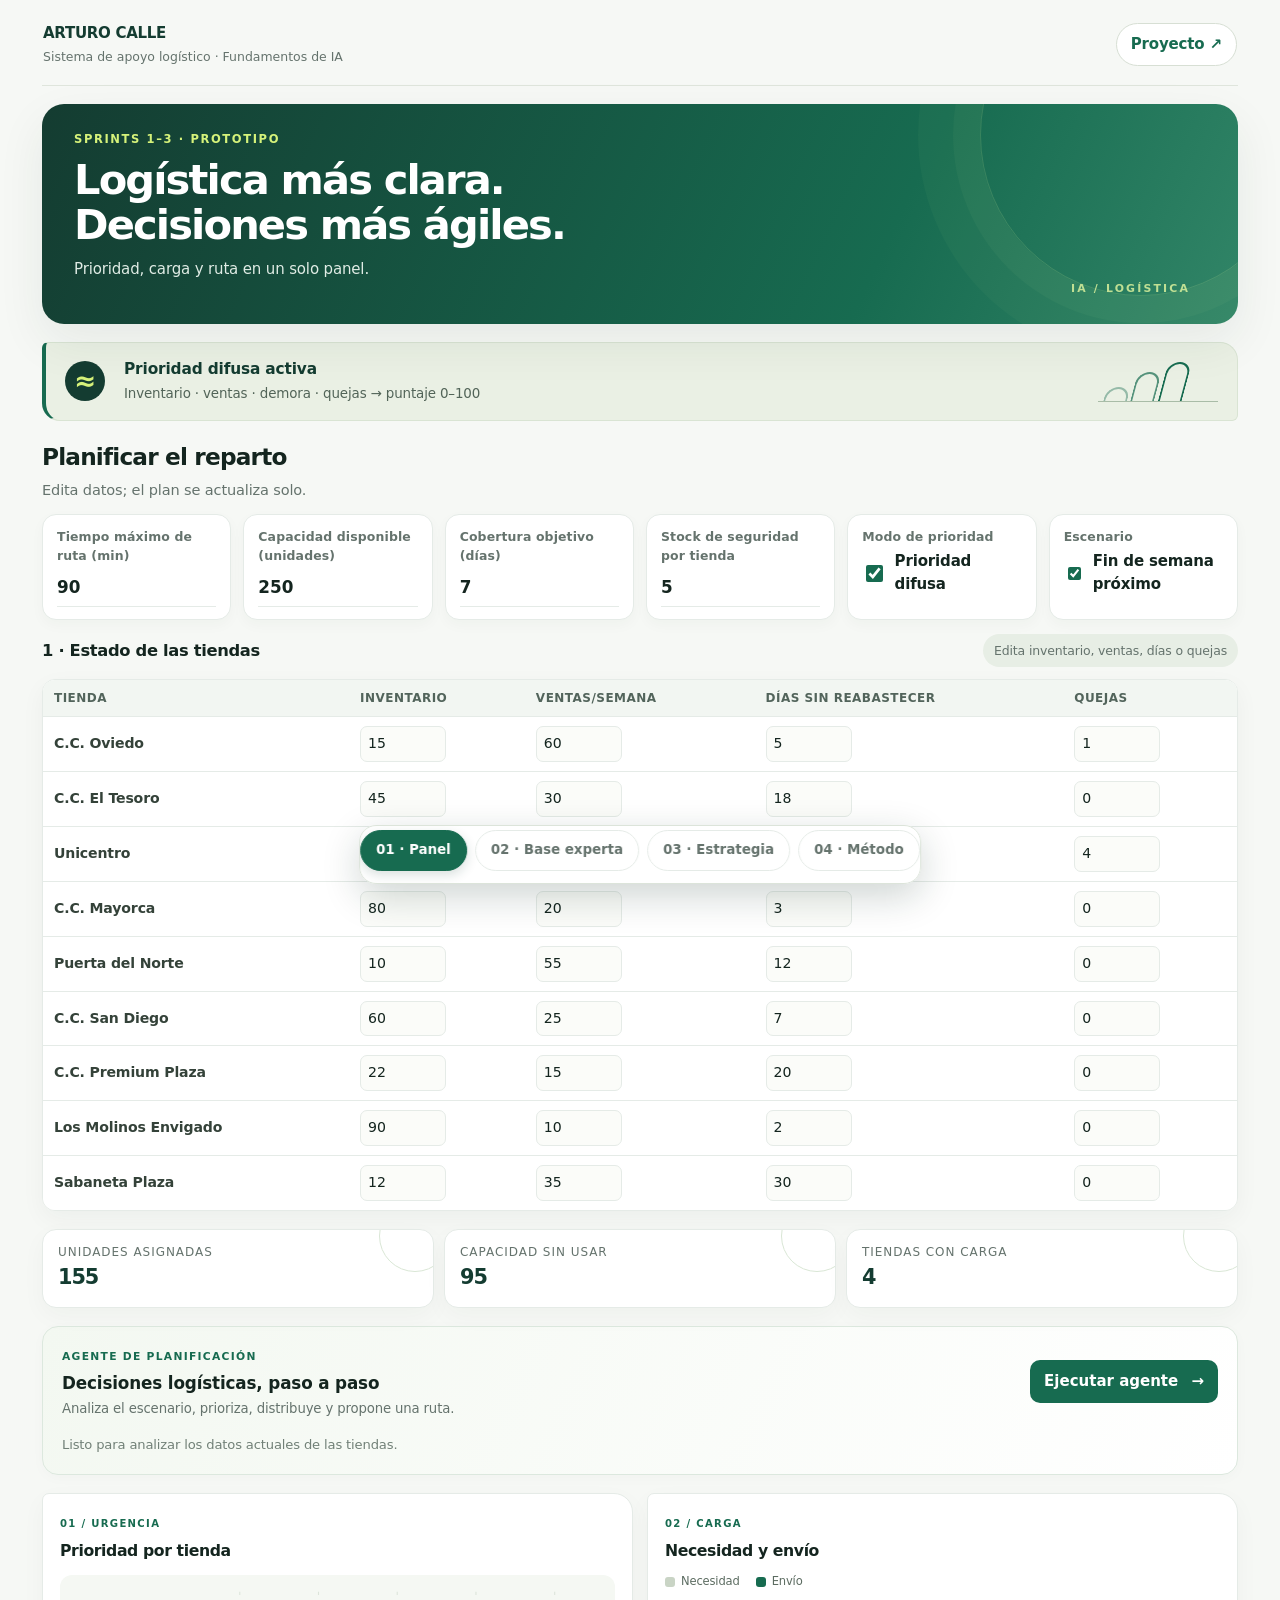
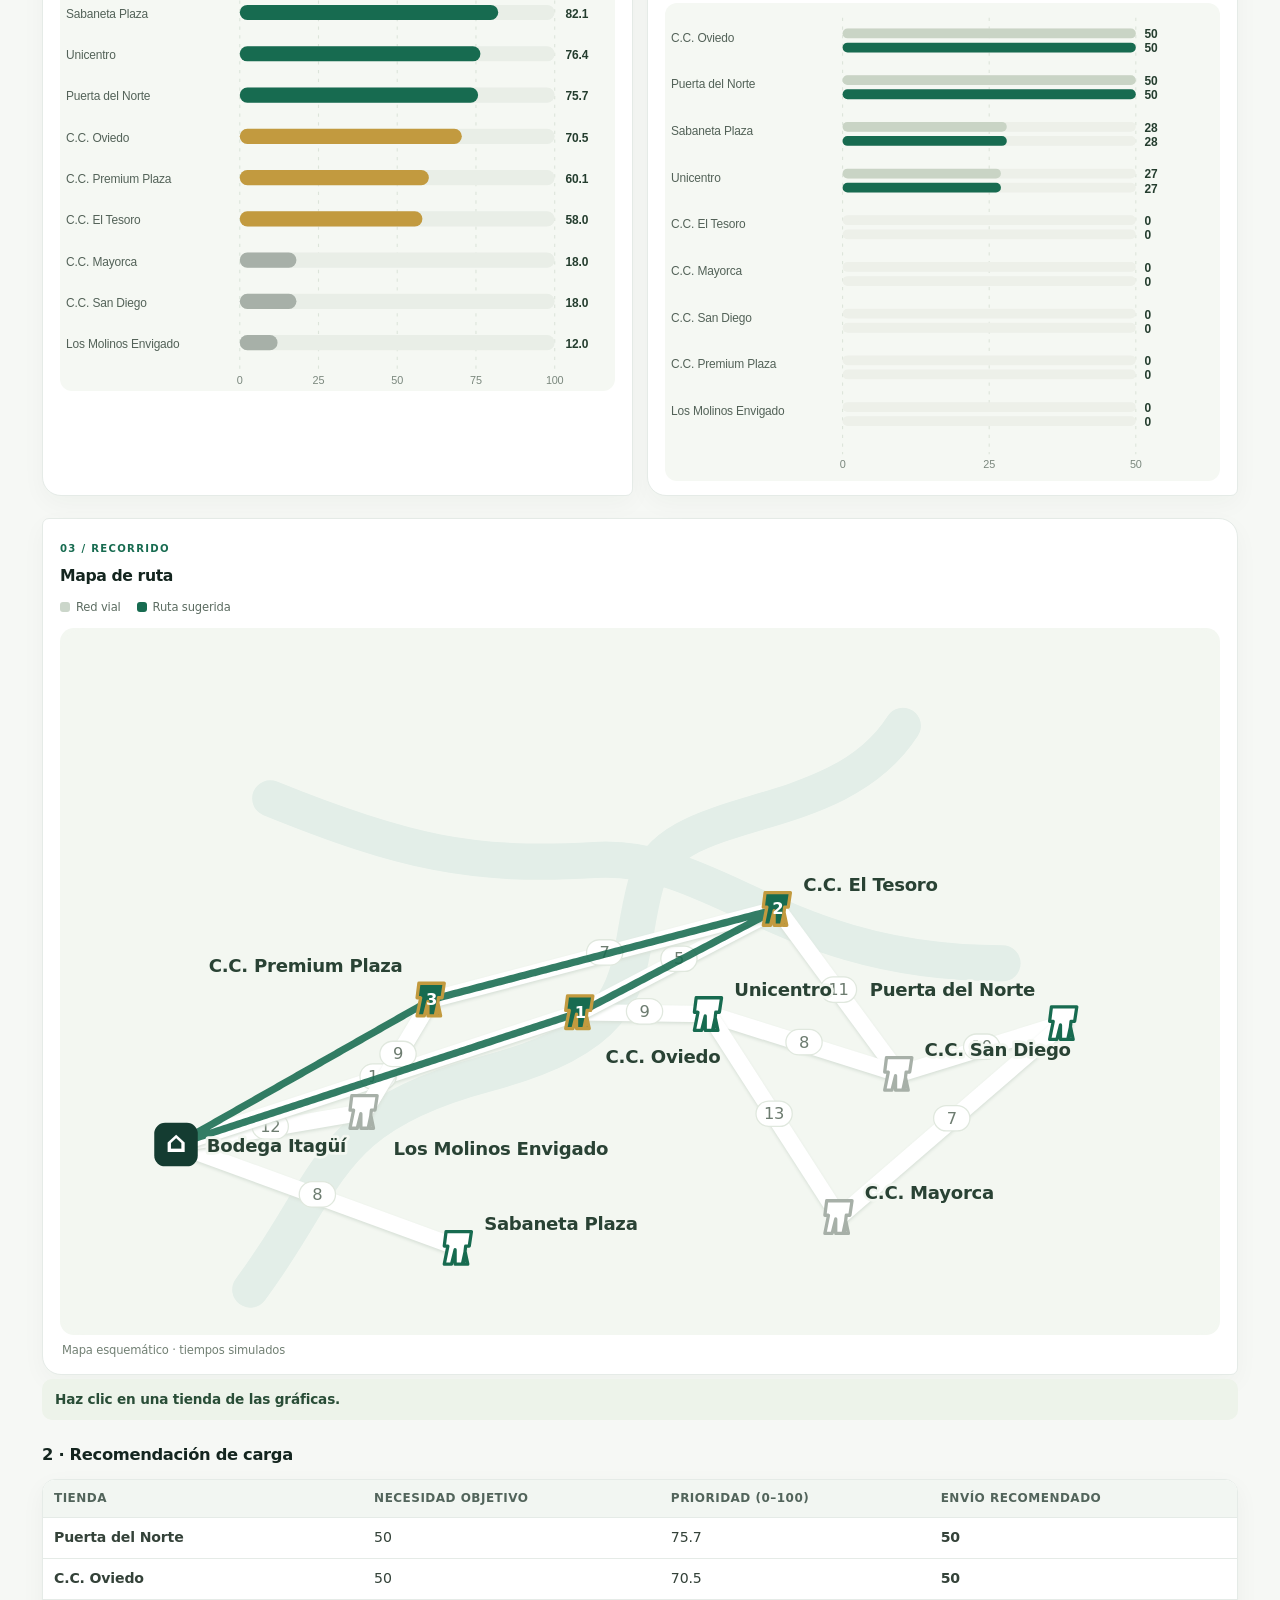
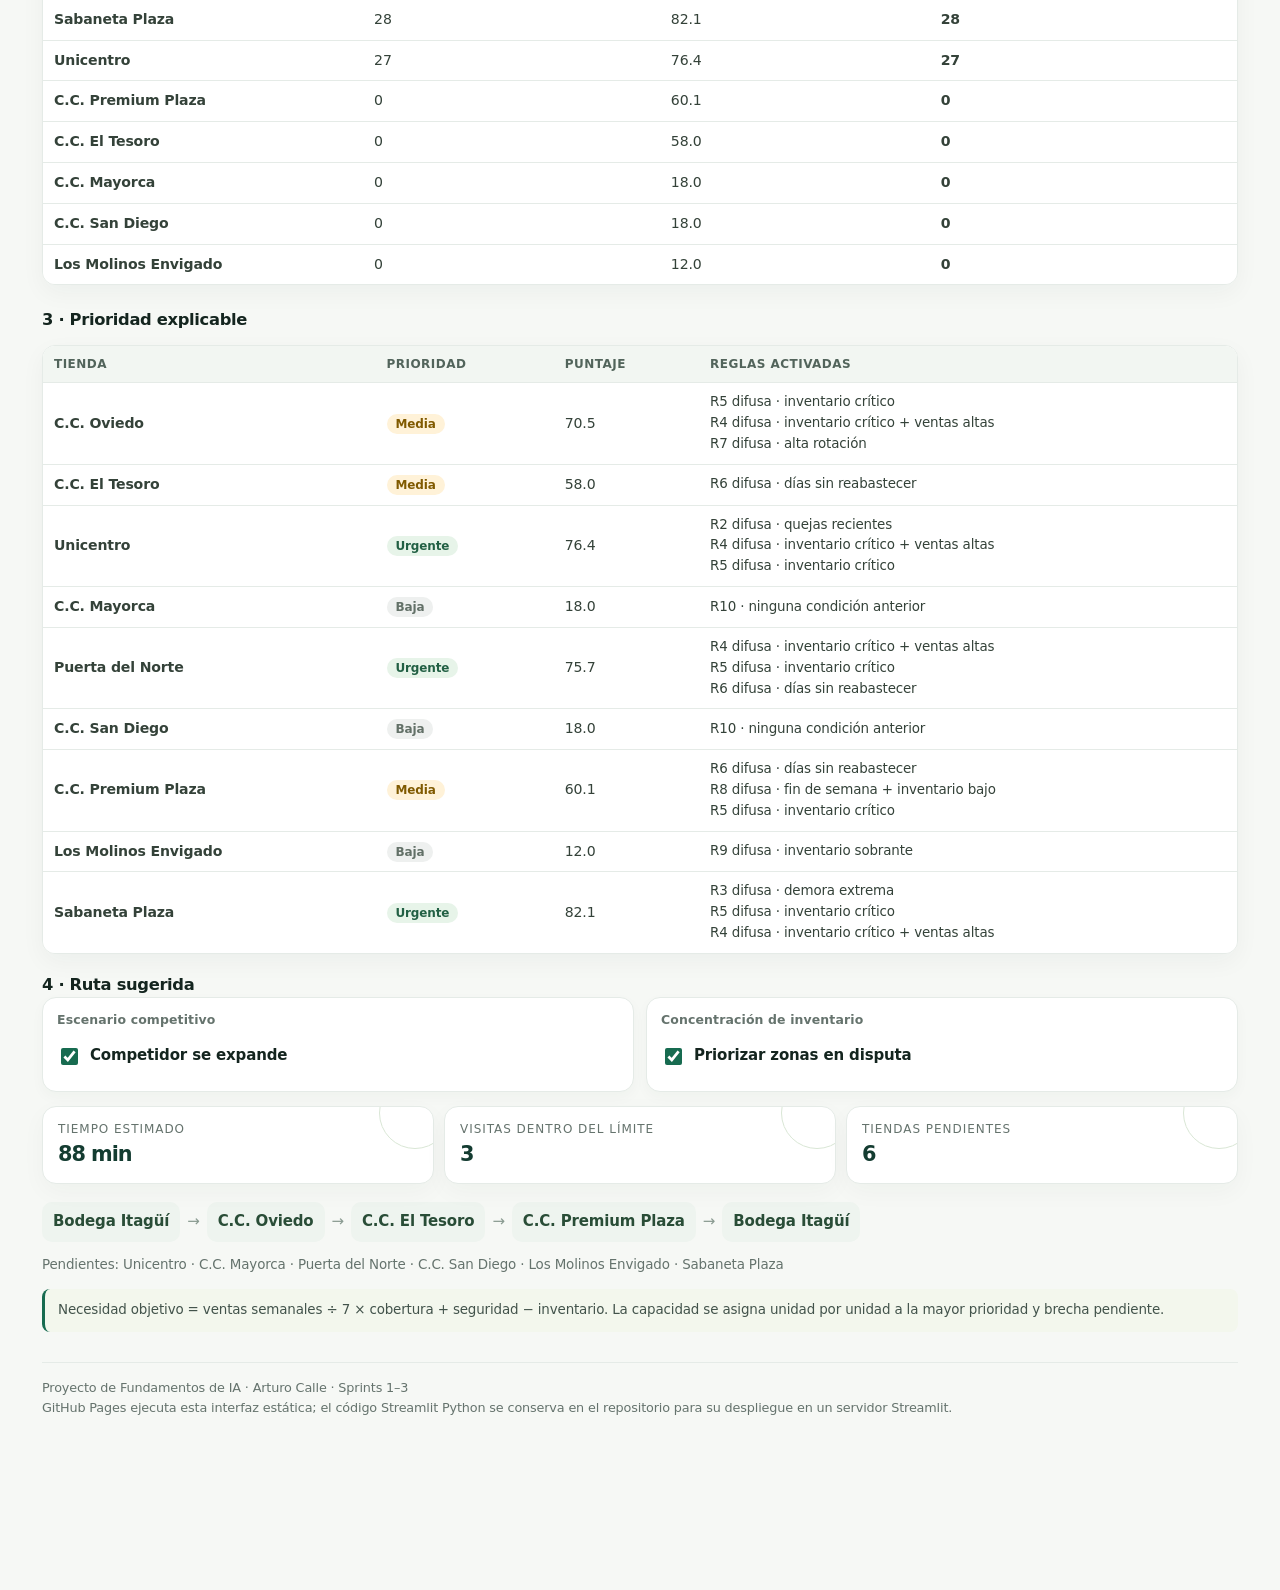
==== commit 6c90f171: "Agregar agente de planificacion logistica" ====
--- a/site/app-redisenada/index.html
+++ b/site/app-redisenada/index.html
@@ -24,6 +24,7 @@
 <div class="table-title"><h3 class="subhead">1 · Estado de las tiendas</h3><span class="status">Edita inventario, ventas, días o quejas</span></div>
 <div id="stores"></div>
 <div class="metrics" id="metrics"></div>
+<article class="agent-card"><div class="agent-top"><div><span class="agent-kicker">AGENTE DE PLANIFICACIÓN</span><h3>Decisiones logísticas, paso a paso</h3><p>Analiza el escenario, prioriza, distribuye y propone una ruta.</p></div><button id="runAgent" class="agent-button" type="button">Ejecutar agente <span aria-hidden="true">→</span></button></div><div id="agentOutput" class="agent-output" aria-live="polite"><span class="agent-idle">Listo para analizar los datos actuales de las tiendas.</span></div></article>
 <div class="chart-grid"><article class="chart-card"><div class="chart-heading"><span class="chart-kicker">01 / URGENCIA</span><h3>Prioridad por tienda</h3></div><div id="priorityChart"></div></article><article class="chart-card"><div class="chart-heading"><span class="chart-kicker">02 / CARGA</span><h3>Necesidad y envío</h3></div><div class="chart-legend"><span><i class="legend-need"></i>Necesidad</span><span><i class="legend-send"></i>Envío</span></div><div id="loadChart"></div></article></div><article class="chart-card map-card"><div class="chart-heading"><span class="chart-kicker">03 / RECORRIDO</span><h3>Mapa de ruta</h3></div><div class="chart-legend"><span><i class="legend-road"></i>Red vial</span><span><i class="legend-send"></i>Ruta sugerida</span></div><div id="routeMap"></div><div class="map-caption">Mapa esquemático · tiempos simulados</div></article><div id="chartDetail" class="chart-detail" aria-live="polite">Elige una tienda en el mapa o las gráficas.</div>
 <h3 class="subhead">2 · Recomendación de carga</h3><div id="loads"></div>
 <h3 class="subhead">3 · Prioridad explicable</h3><div id="priorities"></div>
@@ -73,6 +74,7 @@
 function esc(s){return String(s).replace(/[&<>"']/g,c=>({"&":"&amp;","<":"&lt;",">":"&gt;","\"":"&quot;","'":"&#39;"}[c]))}
 function storeTable(){return '<div class="table-wrap"><table><thead><tr><th>Tienda</th><th>Inventario</th><th>Ventas/semana</th><th>Días sin reabastecer</th><th>Quejas</th></tr></thead><tbody>'+stores.map((s,i)=>'<tr><td>'+esc(s.name)+'</td><td><input type="number" min="0" data-i="'+i+'" data-k="inv" value="'+s.inv+'"></td><td><input type="number" min="0" data-i="'+i+'" data-k="sales" value="'+s.sales+'"></td><td><input type="number" min="0" data-i="'+i+'" data-k="days" value="'+s.days+'"></td><td><input type="number" min="0" data-i="'+i+'" data-k="complaints" value="'+s.complaints+'"></td></tr>').join('')+'</tbody></table></div>'}
 function priorityClass(p){return p==="Urgente"?"":" mid"}
+function agentMarkup(result,load,route,fuzzy,capacity){if(!window.agentExecuted)return '<span class="agent-idle">Listo para analizar los datos actuales de las tiendas.</span>';const assigned=load.reduce((a,r)=>a+r.send,0),top=load.filter(r=>r.need>0).sort((a,b)=>b.score-a.score)[0]||load.slice().sort((a,b)=>b.score-a.score)[0],sent=load.filter(r=>r.send>0).sort((a,b)=>b.score-a.score),allocation=sent.slice(0,3).map(r=>`${esc(r.name)} · ${r.send}`).join(' &nbsp;·&nbsp; ');return `<div class="agent-steps"><div><span>01 · OBSERVAR</span><b>${load.length} tiendas</b><small>inventario y demanda</small></div><div><span>02 · PRIORIZAR</span><b>${esc(top.name)}</b><small>${fuzzy?'prioridad difusa':'prioridad discreta'} · ${top.score.toFixed(1)}/100</small></div><div><span>03 · ASIGNAR</span><b>${assigned.toLocaleString('es-CO')} / ${capacity.toLocaleString('es-CO')} uds.</b><small>${sent.length} tiendas reciben carga</small></div><div><span>04 · TRAZAR</span><b>${route.visited.length} paradas</b><small>${route.total} min estimados</small></div></div><p class="agent-action"><strong>Propuesta de carga</strong> &nbsp; ${allocation||'No hay unidades por asignar con estos parámetros.'}</p>`}
 function renderCharts(result,load,fuzzy,route){
  const rows=stores.map(s=>({name:s.name,...result[s.name]})).sort((a,b)=>b.score-a.score),colors={Urgente:'#176b50',Media:'#c29a3f',Baja:'#a7b0a8'},selected=window.chartSelection||'';
  const H=rows.length*38+30,left=160,plot=290;let lines='';
@@ -86,9 +88,9 @@
  const routePts=route.route.map(n=>mapPos[n]).filter(Boolean).map(p=>p.join(',')).join(' ');let nodes='';
  for(const n of Object.keys(mapPos)){const [x,y]=mapPos[n];if(n==='Bodega Itagüí'){nodes+=`<g class="depot"><rect x="${x-12}" y="${y-12}" width="24" height="24" rx="6"/><text x="${x}" y="${y+4}" text-anchor="middle">⌂</text><text class="map-label" x="${x+17}" y="${y+4}">${esc(n)}</text></g>`;continue}const item=result[n],visited=route.visited.includes(n),order=route.visited.indexOf(n)+1,on=selected===n?' selected':'';let [lx,ly]=labelPos[n]||[14,-10],anchor=lx<0?'end':'start';nodes+=`<g class="map-node${on}" data-store="${esc(n)}" tabindex="0" role="button" aria-label="${esc(n)} · ${item.score.toFixed(1)} puntos · ${visited?'visita '+order:'fuera de ruta'}"><title>${esc(n)} · prioridad ${item.score.toFixed(1)} · ${visited?'parada '+order:'sin visita por límite de tiempo'}</title><circle class="map-hit" cx="${x}" cy="${y}" r="17"/><path class="map-pants ${visited?'visited':'pending'}" d="M${x-7} ${y-9}h14l-1.2 8h-2l-1.1 10H${x+5}l-1.5-7L${x+2} ${y+9}H${x-2}v-8l-2 8h-4l2-10h-2z" stroke="${colors[item.priority]}"/><text class="map-order" x="${x}" y="${y+3}">${visited?order:''}</text><text class="map-label" x="${x+lx}" y="${y+ly}" text-anchor="${anchor}">${esc(n)}</text></g>`}
  document.getElementById('routeMap').innerHTML=`<svg class="map-svg" viewBox="0 0 640 390" role="img" aria-label="Mapa esquemático de la red logística y ruta sugerida"><rect class="map-bg" width="640" height="390" rx="14"/><path class="map-river" d="M105 365 C150 305 145 270 235 246 S310 190 323 142 428 112 465 54 M116 94 C190 124 228 132 295 128 S398 185 520 185"/><g>${roadSvg}</g><polyline class="map-route" points="${routePts}"/>${nodes}</svg>`; const detail=document.getElementById('chartDetail');const chosen=load.find(r=>r.name===selected);detail.textContent=chosen?`${chosen.name} · Prioridad ${result[selected].score.toFixed(1)} · Necesidad ${chosen.need} · Envío ${chosen.send}`:'Haz clic en una tienda de las gráficas.';
- document.querySelectorAll('.chart-row,.map-node[data-store]').forEach(row=>{const choose=()=>{window.chartSelection=row.dataset.store;render()};row.addEventListener('click',choose);row.addEventListener('keydown',e=>{if(e.key==='Enter'||e.key===' '){e.preventDefault();choose()}})});
+ document.getElementById('agentOutput').innerHTML=agentMarkup(result,load,route,fuzzy,+document.getElementById('capacity').value||0);document.querySelectorAll('.chart-row,.map-node[data-store]').forEach(row=>{const choose=()=>{window.chartSelection=row.dataset.store;render()};row.addEventListener('click',choose);row.addEventListener('keydown',e=>{if(e.key==='Enter'||e.key===' '){e.preventDefault();choose()}})});
 }function render(){document.getElementById('stores').innerHTML=storeTable();let fuzzy=document.getElementById('fuzzy').checked,weekend=document.getElementById('weekend').checked,budget=Math.max(0,+document.getElementById('budget').value||0),capacity=Math.max(0,+document.getElementById('capacity').value||0),coverage=Math.max(0,+document.getElementById('coverage').value||0),safety=Math.max(0,+document.getElementById('safety').value||0),expand=document.getElementById('rival').checked,focus=document.getElementById('focus').checked;let result={};stores.forEach(s=>result[s.name]=(fuzzy?fuzzyPriority:discretePriority)({inv:s.inv,sales:s.sales,days:s.days,complaints:s.complaints},weekend));let load=allocate(result,coverage,capacity,safety),assigned=load.reduce((a,r)=>a+r.send,0),route=routePlan(result,budget,expand,focus);document.getElementById('metrics').innerHTML='<div class="metric"><span>Unidades asignadas</span><b>'+assigned.toLocaleString('es-CO')+'</b></div><div class="metric"><span>Capacidad sin usar</span><b>'+Math.max(0,capacity-assigned).toLocaleString('es-CO')+'</b></div><div class="metric"><span>Tiendas con carga</span><b>'+load.filter(r=>r.send>0).length+'</b></div>';renderCharts(result,load,fuzzy,route);document.getElementById('loads').innerHTML='<div class="table-wrap"><table><thead><tr><th>Tienda</th><th>Necesidad objetivo</th><th>Prioridad (0–100)</th><th>Envío recomendado</th></tr></thead><tbody>'+load.slice().sort((a,b)=>b.send-a.send||b.score-a.score).map(r=>'<tr><td>'+esc(r.name)+'</td><td>'+r.need+'</td><td>'+r.score.toFixed(1)+'</td><td><b>'+r.send+'</b></td></tr>').join('')+'</tbody></table></div>';document.getElementById('priorities').innerHTML='<div class="table-wrap"><table><thead><tr><th>Tienda</th><th>Prioridad</th><th>Puntaje</th><th>Reglas activadas</th></tr></thead><tbody>'+stores.map(s=>{let r=result[s.name];return '<tr><td>'+esc(s.name)+'</td><td><span class="badge'+(r.priority==='Urgente'?'':r.priority==='Media'?' mid':' low')+'">'+r.priority+'</span></td><td>'+r.score.toFixed(1)+'</td><td class="small">'+r.rules.map(esc).join('<br>')+'</td></tr>'}).join('')+'</tbody></table></div>';document.getElementById('routeMetrics').innerHTML='<div class="metric"><span>Tiempo estimado</span><b>'+route.total+' min</b></div><div class="metric"><span>Visitas dentro del límite</span><b>'+route.visited.length+'</b></div><div class="metric"><span>Tiendas pendientes</span><b>'+route.pending.length+'</b></div>';document.getElementById('route').innerHTML=route.route.map((n,i)=>'<span class="stop">'+esc(n)+'</span>'+(i<route.route.length-1?'<span class="arrow">→</span>':'')).join('');document.getElementById('pending').textContent=route.pending.length?'Pendientes: '+route.pending.join(' · '):'Todas las tiendas están dentro del límite de esta ruta.';let rules=document.getElementById('rules');if(rules)rules.innerHTML=rulesDef.map(r=>'<div class="rule"><b>'+r[0]+'</b><span>'+esc(r[1])+'</span> <span class="badge'+(r[2]==='Urgente'?'':r[2]==='Media'?' mid':' low')+'">'+r[2]+'</span></div>').join('');let edges=[];for(let a of Object.keys(graph))for(let b of Object.keys(graph[a]))if(a<b)edges.push([a,b,graph[a][b]]);let net=document.getElementById('network');if(net)net.innerHTML='<div class="table-wrap"><table><thead><tr><th>Tramo</th><th>Tiempo (min)</th></tr></thead><tbody>'+edges.map(e=>'<tr><td>'+esc(e[0])+' ↔ '+esc(e[1])+'</td><td>'+e[2]+'</td></tr>').join('')+'</tbody></table></div>'}
-document.querySelectorAll('.nav button').forEach(b=>b.addEventListener('click',()=>{document.querySelectorAll('.nav button').forEach(x=>x.classList.toggle('active',x===b));document.querySelectorAll('.section').forEach(s=>s.classList.toggle('active',s.id===b.dataset.page));window.scrollTo({top:0,behavior:'smooth'})}));
+document.querySelectorAll('.nav button').forEach(b=>b.addEventListener('click',()=>{document.querySelectorAll('.nav button').forEach(x=>x.classList.toggle('active',x===b));document.querySelectorAll('.section').forEach(s=>s.classList.toggle('active',s.id===b.dataset.page));window.scrollTo({top:0,behavior:'smooth'})}));document.getElementById('runAgent').addEventListener('click',()=>{window.agentExecuted=true;render()});document.addEventListener('change',e=>{if(e.target.matches('input'))window.agentExecuted=false});
 document.addEventListener('change',e=>{if(e.target.matches('#stores input')){let i=+e.target.dataset.i,k=e.target.dataset.k;stores[i][k]=Math.max(0,+e.target.value||0)}if(e.target.matches('input'))render()});
 render();
 </script>
--- a/site/app-redisenada/styles.css
+++ b/site/app-redisenada/styles.css
@@ -34,5 +34,6 @@
 .chart-legend{display:flex;gap:16px;margin-top:10px;color:#5c6c61;font-size:.72rem}.chart-legend span{display:flex;align-items:center;gap:6px}.chart-legend i{width:10px;height:10px;border-radius:3px;display:inline-block}.legend-need{background:#c9d4c5}.legend-send{background:#176b50}
 .chart-card{background:#fff!important;color:#14251f}.chart-svg{background:#f5f8f3!important;border-radius:12px;padding:6px}.map-card{margin:0 0 14px}.map-svg{display:block;width:100%;height:auto;margin-top:12px;border-radius:14px;background:#f3f7f1!important}.map-bg{fill:#f3f7f1}.map-river{fill:none;stroke:#e3eee8;stroke-width:20;stroke-linecap:round}.map-road{stroke:#fff;stroke-width:9;stroke-linecap:round}.map-road{filter:drop-shadow(0 1px 1px #d7e0d7)}.road-label-bg{fill:#fff;stroke:#e0e8de;stroke-width:.7}.road-label{font:9px system-ui,sans-serif;fill:#6d7c70}.map-route{fill:none;stroke:#176b50;stroke-width:4;stroke-linecap:round;stroke-linejoin:round;stroke-dasharray:2 0;opacity:.88}.map-pin{fill:#fff;stroke-width:3}.map-pin.visited{fill:#176b50}.map-order{font:700 9px system-ui,sans-serif;fill:#fff;text-anchor:middle;pointer-events:none}.map-node,.depot{cursor:pointer}.map-hit{fill:transparent;stroke:transparent}.map-node:hover .map-hit,.map-node:focus .map-hit,.map-node.selected .map-hit{fill:#dcebdc;stroke:#176b50;stroke-width:1}.map-node{outline:none}.map-label{font:600 10px system-ui,sans-serif;fill:#294234;paint-order:stroke;stroke:#f3f7f1;stroke-width:3px;stroke-linejoin:round}.depot rect{fill:#143c31}.depot text:first-of-type{font:700 16px system-ui,sans-serif;fill:#fff}.depot .map-label{font:700 10px system-ui,sans-serif}.legend-road{background:#cbd6ca}.map-caption{padding:7px 2px 0;color:#728074;font-size:.72rem}.chart-detail{background:#edf3ea!important;color:#294d37!important}
 .chart-row{cursor:pointer;outline:none}.chart-row .hit{fill:transparent;transition:fill .16s}.chart-row:hover .hit,.chart-row:focus .hit,.chart-row.selected .hit{fill:#eef4ec}.chart-row:focus .hit{stroke:#176b50;stroke-width:1}.chart-row.selected .chart-label,.chart-row.selected .chart-value{font-weight:800;fill:#143c31}.pants-marker{pointer-events:none;filter:drop-shadow(0 1px 1px #fff)}.pants-marker path{fill:#176b50;stroke:#fff;stroke-width:1.2;stroke-linejoin:round}.map-pants{stroke-width:1.8;stroke-linejoin:round;stroke-linecap:round}.map-pants.visited{fill:#176b50}.map-pants.pending{fill:#fff}.map-node.selected .map-pants{stroke-width:2.8;filter:drop-shadow(0 1px 2px #647c67)}.chart-detail{min-height:38px;margin:-10px 0 18px;padding:10px 13px;border-radius:10px;background:#edf3ea;color:#294d37;font-size:.85rem;font-weight:650}
+.agent-card{margin:4px 0 18px;padding:17px 19px;border:1px solid #dce8de;border-radius:16px;background:linear-gradient(115deg,#f3f8f1,#fff);box-shadow:0 3px 14px #14251f06}.agent-top{display:flex;justify-content:space-between;align-items:center;gap:18px}.agent-kicker{color:#176b50;font-size:.67rem;font-weight:800;letter-spacing:.12em}.agent-top h3{margin:3px 0;font-size:1.05rem}.agent-top p{margin:0;color:#65736d;font-size:.83rem}.agent-button{flex:none;border:0;border-radius:10px;padding:10px 14px;background:#176b50;color:#fff;font-weight:700;cursor:pointer}.agent-button:hover{background:#143c31}.agent-button span{margin-left:8px}.agent-output{margin-top:14px}.agent-idle{color:#718077;font-size:.82rem}.agent-steps{display:grid;grid-template-columns:repeat(4,minmax(0,1fr));gap:8px}.agent-steps>div{display:flex;flex-direction:column;gap:2px;padding:9px 10px;border-radius:10px;background:#fff;border:1px solid #e5ebe4}.agent-steps span{color:#768378;font-size:.62rem;font-weight:800;letter-spacing:.07em}.agent-steps b{font-size:.85rem;color:#1c4935}.agent-steps small{color:#728078;font-size:.7rem}.agent-action{margin:9px 0 0;padding:9px 11px;border-radius:9px;background:#e8f0e6;color:#395848;font-size:.78rem}.agent-action strong{color:#1c4935}@media(max-width:650px){.agent-top{align-items:flex-start;flex-direction:column}.agent-button{width:100%}.agent-steps{grid-template-columns:repeat(2,minmax(0,1fr))}}
 @media(max-width:760px){.chart-grid{grid-template-columns:1fr}.chart-card{padding:14px}.chart-svg{margin-top:8px}}
 @media(max-width:520px){.nav{width:calc(100vw - 20px);bottom:max(8px,env(safe-area-inset-bottom));gap:1px;padding:5px;border-radius:14px}.nav button{flex:1 0 auto;padding:9px 9px;font-size:.72rem}.shell{padding-bottom:28px}.chart-label{font-size:10px}}
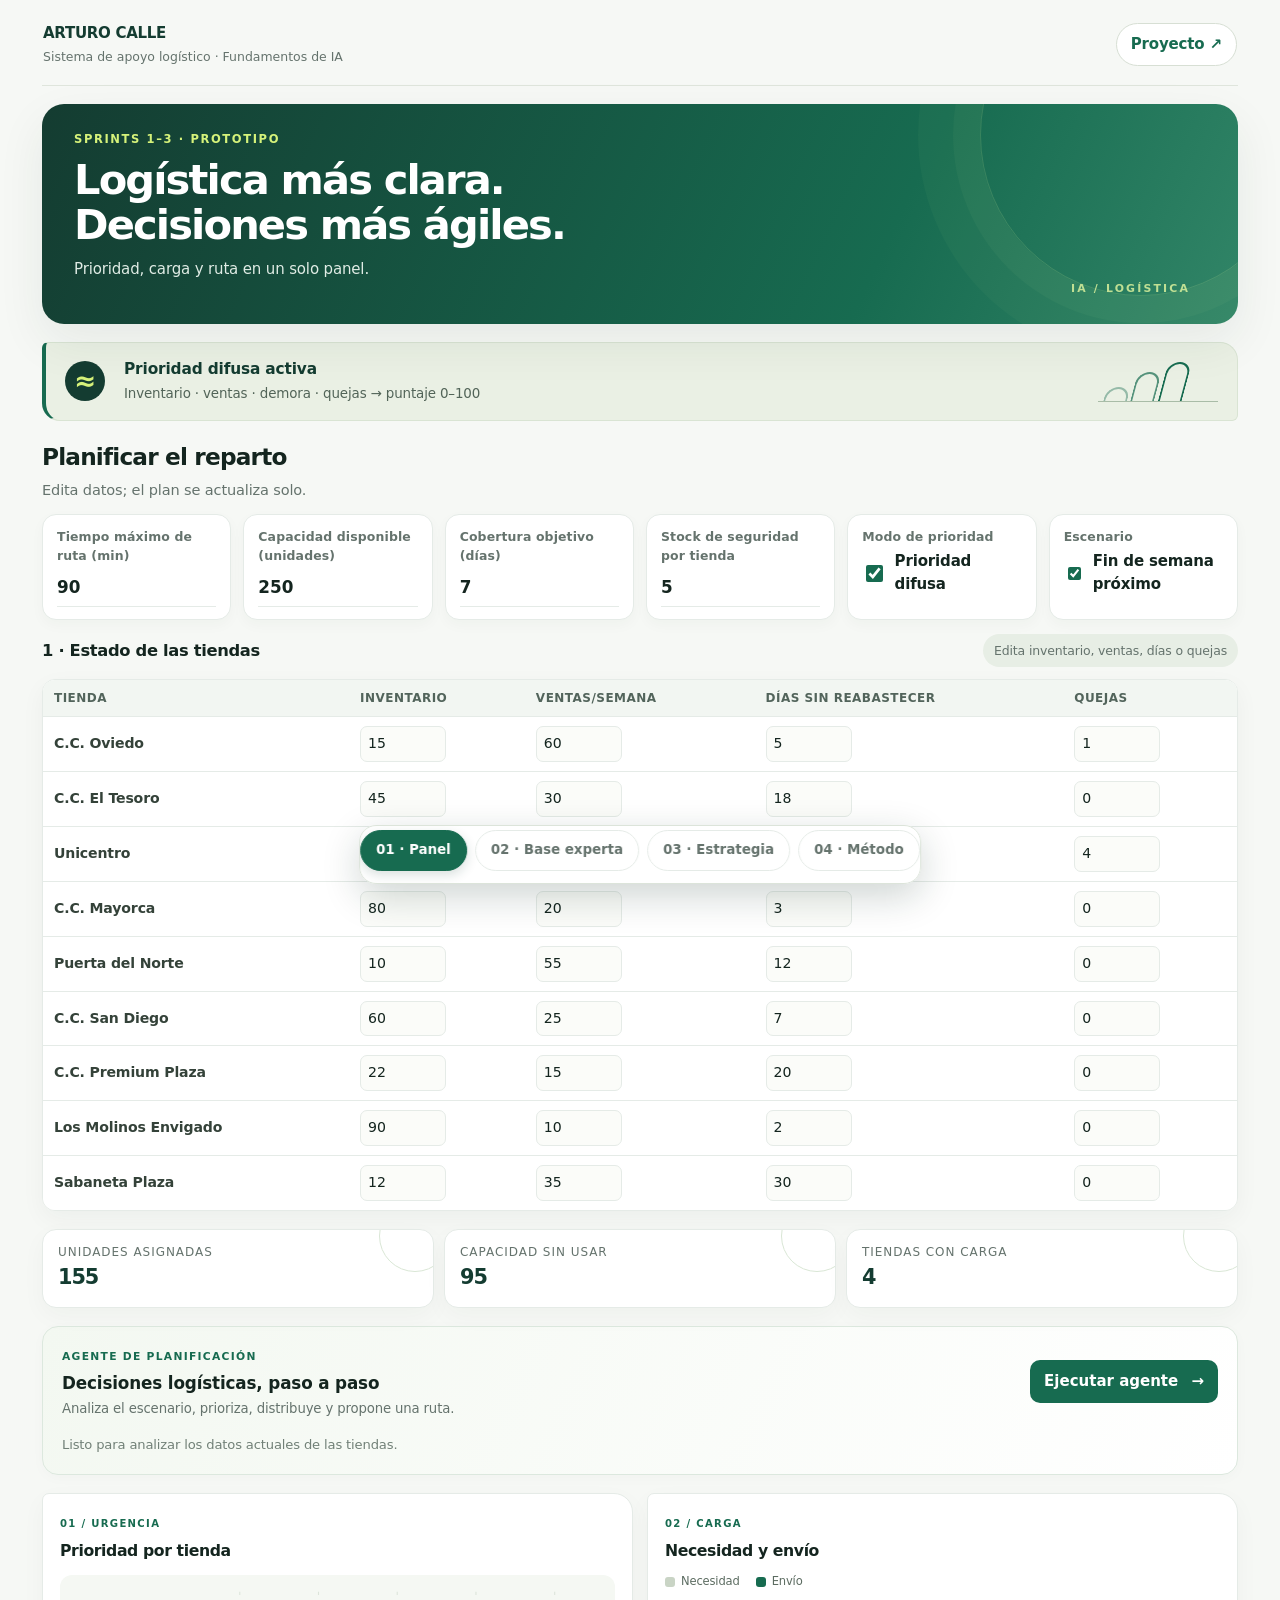
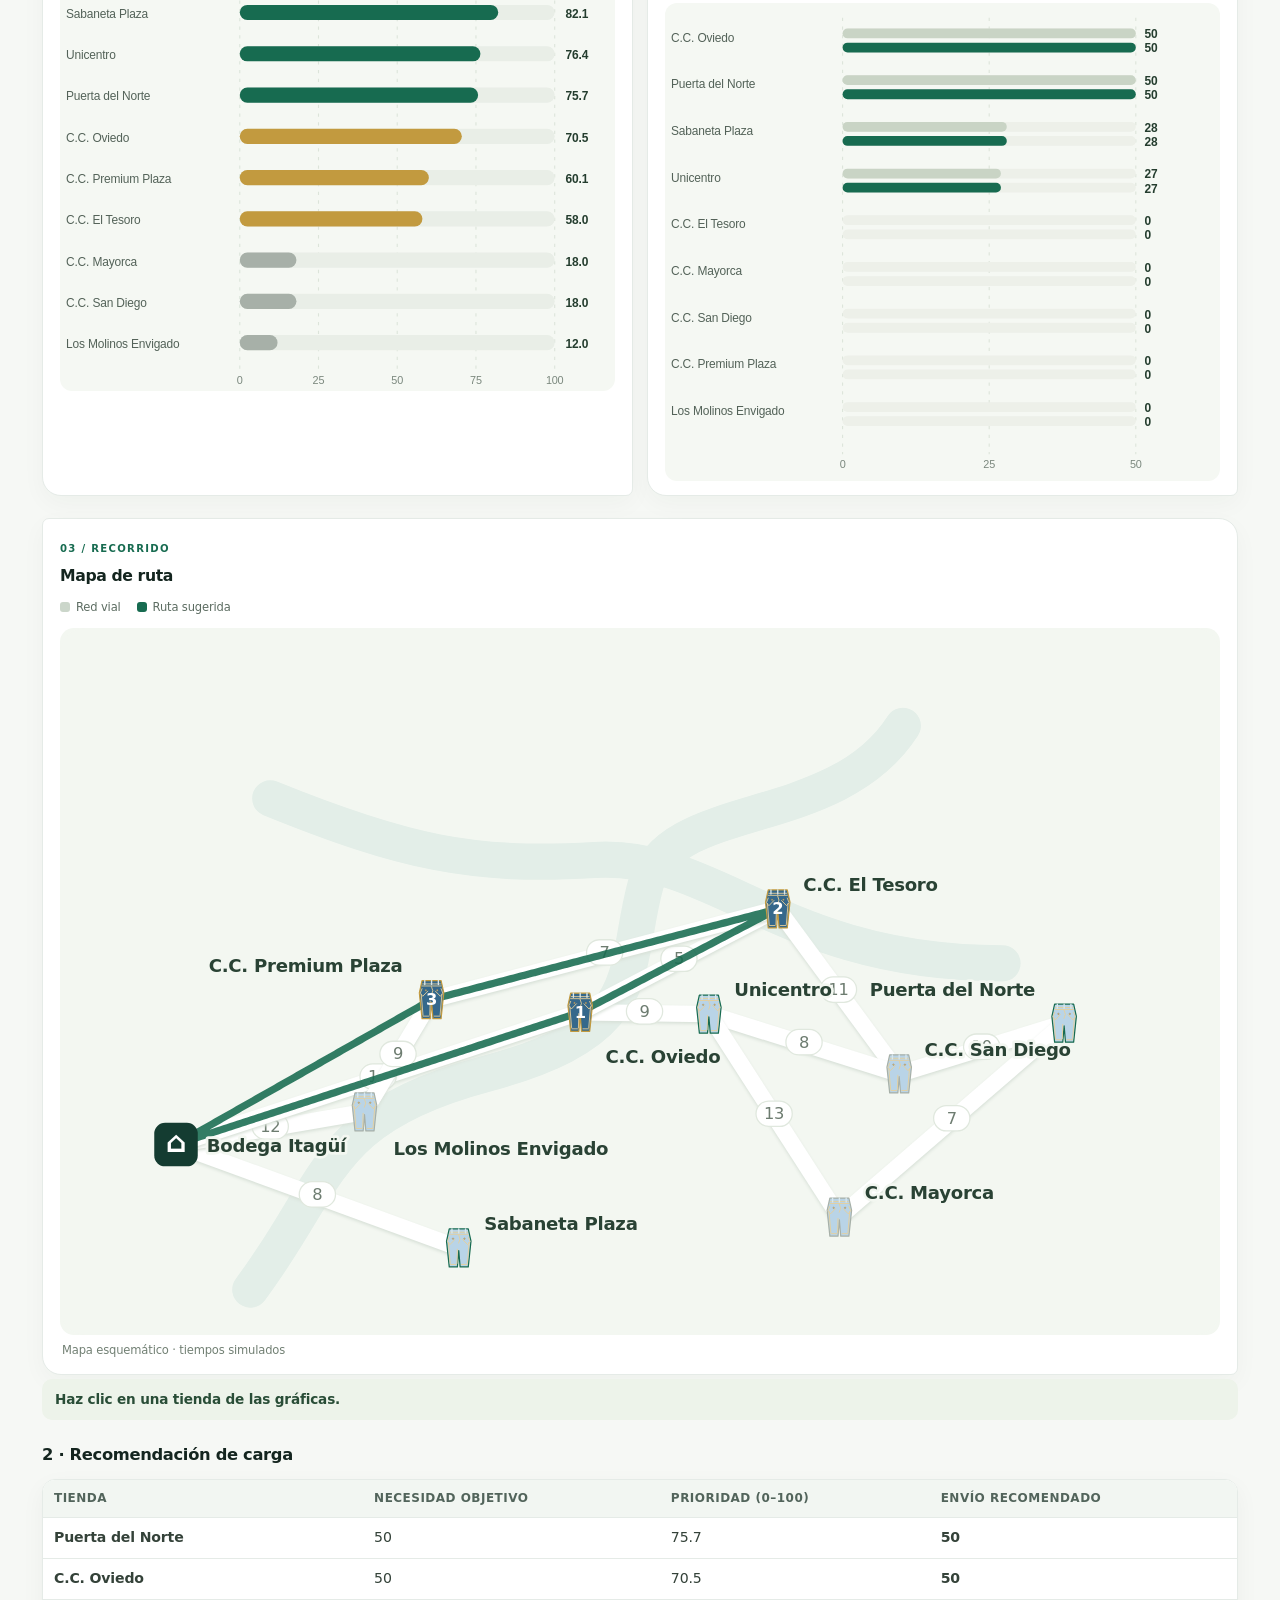
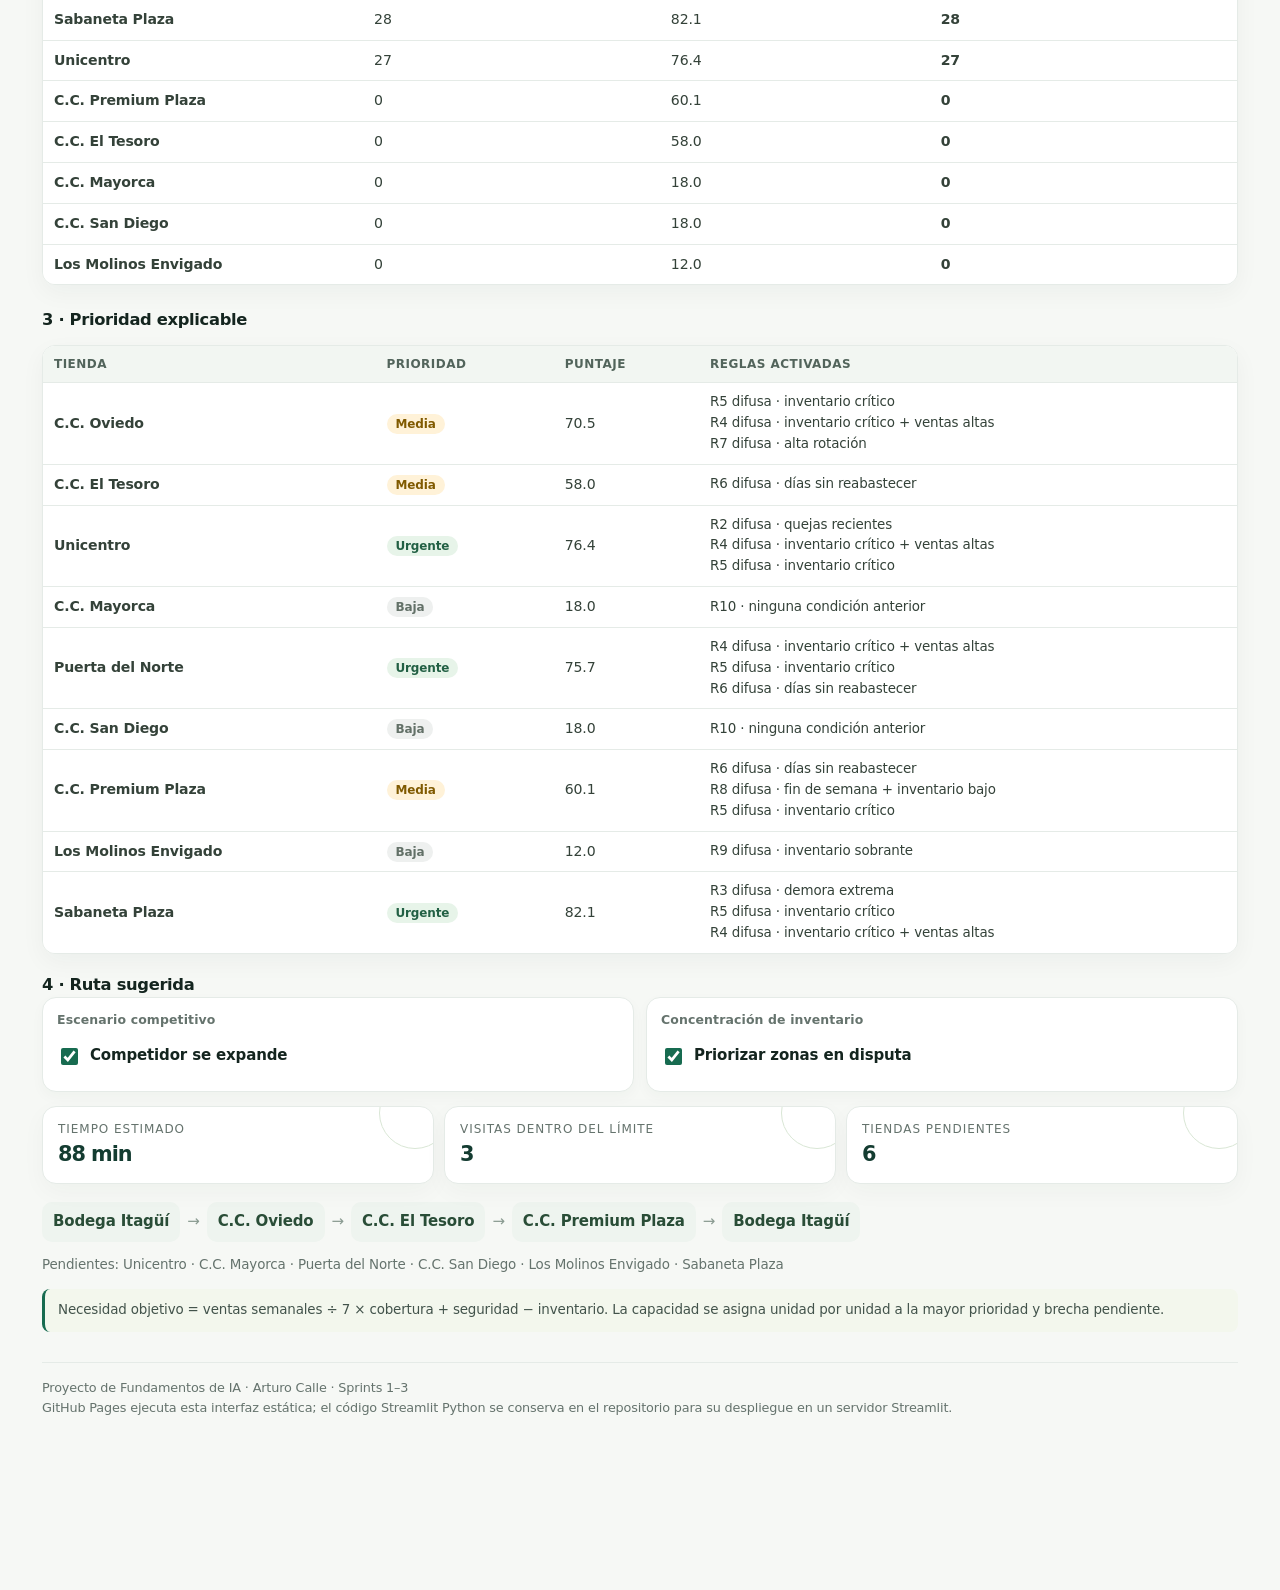
==== commit 03c5d00e: "Mejorar el icono de jean en el mapa y graficas" ====
--- a/site/app-redisenada/index.html
+++ b/site/app-redisenada/index.html
@@ -7,7 +7,7 @@
 :root{--ink:#14251f;--green:#176b50;--deep:#143c31;--lime:#d6f27a;--muted:#65736d;--line:#e5ebe7;--paper:#f6f8f5;--white:#fff;--red:#a63d40}*{box-sizing:border-box}body{margin:0;background:var(--paper);color:var(--ink);font:15px/1.55 system-ui,-apple-system,"Segoe UI",sans-serif}button,input{font:inherit}.shell{max-width:1240px;margin:auto;padding:20px 22px 60px}.top{display:flex;justify-content:space-between;align-items:center;gap:18px;margin-bottom:18px}.brand{font-weight:750;letter-spacing:-.02em}.brand span{display:block;color:var(--muted);font-size:.78rem;font-weight:500;letter-spacing:0}.back{color:var(--green);text-decoration:none;font-weight:650}.hero{padding:27px 32px;border-radius:22px;color:#fff;background:linear-gradient(115deg,var(--deep),var(--green) 70%,#318567);margin-bottom:18px}.tag{color:var(--lime);font-size:.72rem;letter-spacing:.14em;text-transform:uppercase;font-weight:750}.hero h1{font-size:clamp(1.8rem,4vw,2.6rem);letter-spacing:-.045em;line-height:1.1;margin:8px 0}.hero p{color:#e0ece5;margin:.35rem 0 0;max-width:820px}.nav{display:flex;gap:8px;overflow:auto;padding:4px 0 12px;margin-bottom:4px}.nav button{border:1px solid var(--line);background:#fff;color:var(--muted);border-radius:999px;padding:9px 15px;white-space:nowrap;cursor:pointer;font-weight:650}.nav button.active{background:var(--green);border-color:var(--green);color:#fff}.section{display:none}.section.active{display:block}.section-title{display:flex;justify-content:space-between;align-items:end;gap:16px;margin:12px 0}.section-title h2{font-size:1.45rem;letter-spacing:-.035em;margin:0}.section-title p{margin:4px 0 0;color:var(--muted)}.panel,.card{background:#fff;border:1px solid var(--line);border-radius:17px;padding:18px 20px;box-shadow:0 4px 16px #14251f08}.controls{display:grid;grid-template-columns:repeat(auto-fit,minmax(170px,1fr));gap:12px;margin-bottom:14px}.control{background:#fff;border:1px solid var(--line);border-radius:14px;padding:12px 14px}.control label{display:block;font-size:.78rem;color:var(--muted);font-weight:650;margin-bottom:4px}.control input[type=number]{width:100%;border:0;border-bottom:1px solid var(--line);padding:5px 0;color:var(--ink);font-size:1.05rem;font-weight:700;outline:0}.check{display:flex;align-items:center;gap:9px;min-height:45px;font-weight:650}.check input{accent-color:var(--green);width:17px;height:17px}.table-wrap{overflow:auto;border:1px solid var(--line);border-radius:13px;margin:12px 0 18px}table{border-collapse:collapse;width:100%;min-width:690px;background:white}th,td{text-align:left;padding:9px 11px;border-bottom:1px solid var(--line);font-size:.88rem}th{background:#f2f6f2;color:#52645b;font-size:.75rem;text-transform:uppercase;letter-spacing:.04em;position:sticky;top:0}tr:last-child td{border-bottom:0}td input{width:86px;border:1px solid var(--line);border-radius:7px;padding:6px 7px;color:var(--ink)}td:first-child{font-weight:650}.metrics{display:grid;grid-template-columns:repeat(auto-fit,minmax(150px,1fr));gap:10px;margin:12px 0 18px}.metric{background:#fff;border:1px solid var(--line);border-radius:14px;padding:13px 15px}.metric span{display:block;color:var(--muted);font-size:.75rem}.metric b{font-size:1.3rem}.subhead{margin:22px 0 8px;font-size:1.02rem}.muted{color:var(--muted)}.pill{display:inline-block;color:var(--green);font-size:.72rem;font-weight:750;letter-spacing:.04em}.route{display:flex;flex-wrap:wrap;gap:7px;align-items:center;margin:12px 0}.stop{border-radius:10px;background:#eef4ef;padding:8px 11px;font-weight:650}.arrow{color:#8a9b91}.notice{background:#f3f7ed;border-left:3px solid var(--green);padding:11px 13px;border-radius:8px;color:#42534b}.footer{border-top:1px solid var(--line);margin-top:30px;padding-top:15px;color:var(--muted);font-size:.8rem}.grid{display:grid;grid-template-columns:repeat(auto-fit,minmax(210px,1fr));gap:12px}.card h3{margin:5px 0;font-size:1rem}.card p{margin:.4rem 0;color:var(--muted)}.rule{padding:10px 0;border-bottom:1px solid var(--line)}.rule:last-child{border:0}.rule b{display:inline-block;min-width:36px;color:var(--green)}.right{text-align:right}.badge{border-radius:999px;padding:3px 9px;background:#e7f4e9;color:#226044;font-weight:700;font-size:.75rem}.badge.mid{background:#fff2d8;color:#805a00}.badge.low{background:#eef0ef;color:#627067}.small{font-size:.84rem}.table-title{display:flex;justify-content:space-between;align-items:center;gap:8px}.table-title h3{margin:0}.status{color:var(--muted);font-size:.78rem}@media(max-width:600px){.shell{padding:13px}.hero{padding:22px}.top{align-items:flex-start}.section-title{display:block}}
 </style>
 </head>
-<body><main class="shell">
+<body><svg class="jeans-defs" aria-hidden="true" focusable="false"><symbol id="jeans-icon-shape" viewBox="0 0 24 32"><path class="jeans-body" d="M5 2h14l2 9-2 19h-6l-1-12-1 12H5L3 11z"/><path class="jeans-stitch" d="M5.5 4.5h13M5 6h14M5 8l-1.3 3.4 1.8 2.2 3.7-3.8M19 8l1.3 3.4-1.8 2.2-3.7-3.8M12 6.5q2 3 0 6M4.4 12l1.3 15.5M19.6 12l-1.3 15.5M11 17l-.3 10.5M6 28.2h4M14 28.2h4"/><path class="jeans-loop" d="M7 2v3M12 2v3M17 2v3"/><circle class="jeans-rivet" cx="7.8" cy="9.2" r=".55"/><circle class="jeans-rivet" cx="16.2" cy="9.2" r=".55"/></symbol></svg><main class="shell">
 <div class="top"><div class="brand">ARTURO CALLE<span>Sistema de apoyo logístico · Fundamentos de IA</span></div><a class="back" href="../">Proyecto ↗</a></div>
 <header class="hero"><div class="tag">Sprints 1–3 · Prototipo</div><h1>Logística más clara.<br>Decisiones más ágiles.</h1><p>Prioridad, carga y ruta en un solo panel.</p></header>
 <div class="fuzzy-note"><div class="fuzzy-mark">≈</div><div><strong>Prioridad difusa activa</strong><p>Inventario · ventas · demora · quejas → puntaje 0–100</p></div><div class="fuzzy-spark" aria-hidden="true"><span></span><span></span><span></span></div></div><nav class="nav" aria-label="Navegación"><button class="active" data-page="panel" aria-label="Panel del día">01 · Panel</button><button data-page="knowledge" aria-label="Base de conocimiento">02 · Base experta</button><button data-page="strategy" aria-label="Estrategia competitiva">03 · Estrategia</button><button data-page="about" aria-label="Cómo funciona">04 · Método</button></nav>
@@ -78,15 +78,15 @@
 function renderCharts(result,load,fuzzy,route){
  const rows=stores.map(s=>({name:s.name,...result[s.name]})).sort((a,b)=>b.score-a.score),colors={Urgente:'#176b50',Media:'#c29a3f',Baja:'#a7b0a8'},selected=window.chartSelection||'';
  const H=rows.length*38+30,left=160,plot=290;let lines='';
- rows.forEach((r,i)=>{let y=22+i*38,w=Math.max(0,Math.min(plot,r.score/100*plot)),on=selected===r.name?' selected':'';lines+=`<g class="chart-row${on}" data-store="${esc(r.name)}" tabindex="0" role="button" aria-label="${esc(r.name)}: ${r.score.toFixed(1)} puntos, ${r.priority}"><title>${esc(r.name)} · ${r.score.toFixed(1)} · ${r.priority}</title><rect class="hit" x="0" y="${y-5}" width="475" height="25" rx="8"/><text x="0" y="${y+12}" class="chart-label">${esc(r.name)}</text><rect x="${left}" y="${y}" width="${plot}" height="14" rx="7" fill="#e9eee7"/><rect x="${left}" y="${y}" width="${w.toFixed(1)}" height="14" rx="7" fill="${colors[r.priority]}"/>${on?`<g class="pants-marker" transform="translate(${Math.min(left+w-8,left+plot-17)},${y-15})"><path d="M2 1h12l-1 7h-2l-1 8H7V9l-2 7H2l2-8H2z"/></g>`:''}<text x="${left+plot+10}" y="${y+12}" class="chart-value">${r.score.toFixed(1)}</text></g>`});
+ rows.forEach((r,i)=>{let y=22+i*38,w=Math.max(0,Math.min(plot,r.score/100*plot)),on=selected===r.name?' selected':'';lines+=`<g class="chart-row${on}" data-store="${esc(r.name)}" tabindex="0" role="button" aria-label="${esc(r.name)}: ${r.score.toFixed(1)} puntos, ${r.priority}"><title>${esc(r.name)} · ${r.score.toFixed(1)} · ${r.priority}</title><rect class="hit" x="0" y="${y-5}" width="475" height="25" rx="8"/><text x="0" y="${y+12}" class="chart-label">${esc(r.name)}</text><rect x="${left}" y="${y}" width="${plot}" height="14" rx="7" fill="#e9eee7"/><rect x="${left}" y="${y}" width="${w.toFixed(1)}" height="14" rx="7" fill="${colors[r.priority]}"/>${on?`<g class="pants-marker" transform="translate(${Math.min(left+w-10,left+plot-19)},${y-21})"><svg class="pants-mini" width="16" height="21" viewBox="0 0 24 32"><use href="#jeans-icon-shape"/></svg></g>`:''}<text x="${left+plot+10}" y="${y+12}" class="chart-value">${r.score.toFixed(1)}</text></g>`});
  let guides='';[0,25,50,75,100].forEach(v=>{let x=left+plot*v/100;guides+=`<line x1="${x}" y1="10" x2="${x}" y2="${H-10}" stroke="#dce4da" stroke-dasharray="3 5"/><text x="${x}" y="${H-1}" text-anchor="middle" class="chart-axis">${v}</text>`});document.getElementById('priorityChart').innerHTML=`<svg class="chart-svg" viewBox="0 0 500 ${H}" role="img" aria-label="Prioridad ${fuzzy?'difusa':'discreta'} por tienda">${guides}${lines}</svg>`;
  const sorted=load.slice().sort((a,b)=>b.need-a.need),max=Math.max(1,...sorted.map(r=>r.need)),LH=sorted.length*43+28,barLeft=158,barMax=270;let loadLines='';
- sorted.forEach((r,i)=>{let y=18+i*43,needW=r.need/max*barMax,sendW=r.send/max*barMax,on=selected===r.name?' selected':'';loadLines+=`<g class="chart-row${on}" data-store="${esc(r.name)}" tabindex="0" role="button" aria-label="${esc(r.name)}: necesidad ${r.need}, envío ${r.send}"><title>${esc(r.name)} · necesidad ${r.need} · envío ${r.send}</title><rect class="hit" x="0" y="${y-4}" width="480" height="28" rx="8"/><text x="0" y="${y+12}" class="chart-label">${esc(r.name)}</text><rect x="${barLeft}" y="${y}" width="${barMax}" height="9" rx="4.5" fill="#edf0e9"/><rect x="${barLeft}" y="${y}" width="${needW.toFixed(1)}" height="9" rx="4.5" fill="#c9d4c5"/><rect x="${barLeft}" y="${y+13}" width="${barMax}" height="9" rx="4.5" fill="#edf0e9"/><rect x="${barLeft}" y="${y+13}" width="${sendW.toFixed(1)}" height="9" rx="4.5" fill="#176b50"/>${on?`<g class="pants-marker" transform="translate(${Math.min(barLeft+sendW-7,barLeft+barMax-16)},${y+11})"><path d="M2 1h12l-1 7h-2l-1 8H7V9l-2 7H2l2-8H2z"/></g>`:''}<text x="${barLeft+barMax+8}" y="${y+9}" class="chart-value">${r.need}</text><text x="${barLeft+barMax+8}" y="${y+22}" class="chart-value">${r.send}</text></g>`});
+ sorted.forEach((r,i)=>{let y=18+i*43,needW=r.need/max*barMax,sendW=r.send/max*barMax,on=selected===r.name?' selected':'';loadLines+=`<g class="chart-row${on}" data-store="${esc(r.name)}" tabindex="0" role="button" aria-label="${esc(r.name)}: necesidad ${r.need}, envío ${r.send}"><title>${esc(r.name)} · necesidad ${r.need} · envío ${r.send}</title><rect class="hit" x="0" y="${y-4}" width="480" height="28" rx="8"/><text x="0" y="${y+12}" class="chart-label">${esc(r.name)}</text><rect x="${barLeft}" y="${y}" width="${barMax}" height="9" rx="4.5" fill="#edf0e9"/><rect x="${barLeft}" y="${y}" width="${needW.toFixed(1)}" height="9" rx="4.5" fill="#c9d4c5"/><rect x="${barLeft}" y="${y+13}" width="${barMax}" height="9" rx="4.5" fill="#edf0e9"/><rect x="${barLeft}" y="${y+13}" width="${sendW.toFixed(1)}" height="9" rx="4.5" fill="#176b50"/>${on?`<g class="pants-marker" transform="translate(${Math.min(barLeft+sendW-8,barLeft+barMax-18)},${y+2})"><svg class="pants-mini" width="16" height="21" viewBox="0 0 24 32"><use href="#jeans-icon-shape"/></svg></g>`:''}<text x="${barLeft+barMax+8}" y="${y+9}" class="chart-value">${r.need}</text><text x="${barLeft+barMax+8}" y="${y+22}" class="chart-value">${r.send}</text></g>`});
  let loadGuides='';[0,.5,1].forEach(frac=>{let x=barLeft+barMax*frac;loadGuides+=`<line x1="${x}" y1="8" x2="${x}" y2="${LH-5}" stroke="#dce4da" stroke-dasharray="3 5"/><text x="${x}" y="${LH+8}" text-anchor="middle" class="chart-axis">${Math.round(max*frac)}</text>`});document.getElementById('loadChart').innerHTML=`<svg class="chart-svg" viewBox="0 0 500 ${LH+14}" role="img" aria-label="Necesidad y envío por tienda">${loadGuides}${loadLines}</svg>`;
  const mapPos={"Bodega Itagüí":[64,285],"Sabaneta Plaza":[220,342],"Los Molinos Envigado":[168,267],"C.C. Oviedo":[287,212],"C.C. Premium Plaza":[205,205],"C.C. El Tesoro":[396,155],"Unicentro":[358,213],"C.C. San Diego":[463,246],"C.C. Mayorca":[430,325],"Puerta del Norte":[554,218]},labelPos={"C.C. Premium Plaza":[-16,-15],"C.C. Oviedo":[14,28],"Los Molinos Envigado":[16,24],"Puerta del Norte":[-16,-15]};
  let roadSvg='';for(const a of Object.keys(graph))for(const [b,mins] of Object.entries(graph[a]))if(a<b){const [x1,y1]=mapPos[a],[x2,y2]=mapPos[b],mx=(x1+x2)/2,my=(y1+y2)/2;roadSvg+=`<line class="map-road" x1="${x1}" y1="${y1}" x2="${x2}" y2="${y2}"/><rect class="road-label-bg" x="${mx-10}" y="${my-8}" width="20" height="14" rx="7"/><text class="road-label" x="${mx}" y="${my+2}" text-anchor="middle">${mins}</text>`}
  const routePts=route.route.map(n=>mapPos[n]).filter(Boolean).map(p=>p.join(',')).join(' ');let nodes='';
- for(const n of Object.keys(mapPos)){const [x,y]=mapPos[n];if(n==='Bodega Itagüí'){nodes+=`<g class="depot"><rect x="${x-12}" y="${y-12}" width="24" height="24" rx="6"/><text x="${x}" y="${y+4}" text-anchor="middle">⌂</text><text class="map-label" x="${x+17}" y="${y+4}">${esc(n)}</text></g>`;continue}const item=result[n],visited=route.visited.includes(n),order=route.visited.indexOf(n)+1,on=selected===n?' selected':'';let [lx,ly]=labelPos[n]||[14,-10],anchor=lx<0?'end':'start';nodes+=`<g class="map-node${on}" data-store="${esc(n)}" tabindex="0" role="button" aria-label="${esc(n)} · ${item.score.toFixed(1)} puntos · ${visited?'visita '+order:'fuera de ruta'}"><title>${esc(n)} · prioridad ${item.score.toFixed(1)} · ${visited?'parada '+order:'sin visita por límite de tiempo'}</title><circle class="map-hit" cx="${x}" cy="${y}" r="17"/><path class="map-pants ${visited?'visited':'pending'}" d="M${x-7} ${y-9}h14l-1.2 8h-2l-1.1 10H${x+5}l-1.5-7L${x+2} ${y+9}H${x-2}v-8l-2 8h-4l2-10h-2z" stroke="${colors[item.priority]}"/><text class="map-order" x="${x}" y="${y+3}">${visited?order:''}</text><text class="map-label" x="${x+lx}" y="${y+ly}" text-anchor="${anchor}">${esc(n)}</text></g>`}
+ for(const n of Object.keys(mapPos)){const [x,y]=mapPos[n];if(n==='Bodega Itagüí'){nodes+=`<g class="depot"><rect x="${x-12}" y="${y-12}" width="24" height="24" rx="6"/><text x="${x}" y="${y+4}" text-anchor="middle">⌂</text><text class="map-label" x="${x+17}" y="${y+4}">${esc(n)}</text></g>`;continue}const item=result[n],visited=route.visited.includes(n),order=route.visited.indexOf(n)+1,on=selected===n?' selected':'';let [lx,ly]=labelPos[n]||[14,-10],anchor=lx<0?'end':'start';nodes+=`<g class="map-node${on}" data-store="${esc(n)}" tabindex="0" role="button" aria-label="${esc(n)} · ${item.score.toFixed(1)} puntos · ${visited?'visita '+order:'fuera de ruta'}"><title>${esc(n)} · prioridad ${item.score.toFixed(1)} · ${visited?'parada '+order:'sin visita por límite de tiempo'}</title><circle class="map-hit" cx="${x}" cy="${y}" r="17"/><svg class="map-pants ${visited?'visited':'pending'}" x="${x-9}" y="${y-12}" width="18" height="24" viewBox="0 0 24 32" style="color:${visited?'#35688b':'#b9d4e7'};--priority:${colors[item.priority]}"><use href="#jeans-icon-shape"/></svg><text class="map-order" x="${x}" y="${y+3}">${visited?order:''}</text><text class="map-label" x="${x+lx}" y="${y+ly}" text-anchor="${anchor}">${esc(n)}</text></g>`}
  document.getElementById('routeMap').innerHTML=`<svg class="map-svg" viewBox="0 0 640 390" role="img" aria-label="Mapa esquemático de la red logística y ruta sugerida"><rect class="map-bg" width="640" height="390" rx="14"/><path class="map-river" d="M105 365 C150 305 145 270 235 246 S310 190 323 142 428 112 465 54 M116 94 C190 124 228 132 295 128 S398 185 520 185"/><g>${roadSvg}</g><polyline class="map-route" points="${routePts}"/>${nodes}</svg>`; const detail=document.getElementById('chartDetail');const chosen=load.find(r=>r.name===selected);detail.textContent=chosen?`${chosen.name} · Prioridad ${result[selected].score.toFixed(1)} · Necesidad ${chosen.need} · Envío ${chosen.send}`:'Haz clic en una tienda de las gráficas.';
  document.getElementById('agentOutput').innerHTML=agentMarkup(result,load,route,fuzzy,+document.getElementById('capacity').value||0);document.querySelectorAll('.chart-row,.map-node[data-store]').forEach(row=>{const choose=()=>{window.chartSelection=row.dataset.store;render()};row.addEventListener('click',choose);row.addEventListener('keydown',e=>{if(e.key==='Enter'||e.key===' '){e.preventDefault();choose()}})});
 }function render(){document.getElementById('stores').innerHTML=storeTable();let fuzzy=document.getElementById('fuzzy').checked,weekend=document.getElementById('weekend').checked,budget=Math.max(0,+document.getElementById('budget').value||0),capacity=Math.max(0,+document.getElementById('capacity').value||0),coverage=Math.max(0,+document.getElementById('coverage').value||0),safety=Math.max(0,+document.getElementById('safety').value||0),expand=document.getElementById('rival').checked,focus=document.getElementById('focus').checked;let result={};stores.forEach(s=>result[s.name]=(fuzzy?fuzzyPriority:discretePriority)({inv:s.inv,sales:s.sales,days:s.days,complaints:s.complaints},weekend));let load=allocate(result,coverage,capacity,safety),assigned=load.reduce((a,r)=>a+r.send,0),route=routePlan(result,budget,expand,focus);document.getElementById('metrics').innerHTML='<div class="metric"><span>Unidades asignadas</span><b>'+assigned.toLocaleString('es-CO')+'</b></div><div class="metric"><span>Capacidad sin usar</span><b>'+Math.max(0,capacity-assigned).toLocaleString('es-CO')+'</b></div><div class="metric"><span>Tiendas con carga</span><b>'+load.filter(r=>r.send>0).length+'</b></div>';renderCharts(result,load,fuzzy,route);document.getElementById('loads').innerHTML='<div class="table-wrap"><table><thead><tr><th>Tienda</th><th>Necesidad objetivo</th><th>Prioridad (0–100)</th><th>Envío recomendado</th></tr></thead><tbody>'+load.slice().sort((a,b)=>b.send-a.send||b.score-a.score).map(r=>'<tr><td>'+esc(r.name)+'</td><td>'+r.need+'</td><td>'+r.score.toFixed(1)+'</td><td><b>'+r.send+'</b></td></tr>').join('')+'</tbody></table></div>';document.getElementById('priorities').innerHTML='<div class="table-wrap"><table><thead><tr><th>Tienda</th><th>Prioridad</th><th>Puntaje</th><th>Reglas activadas</th></tr></thead><tbody>'+stores.map(s=>{let r=result[s.name];return '<tr><td>'+esc(s.name)+'</td><td><span class="badge'+(r.priority==='Urgente'?'':r.priority==='Media'?' mid':' low')+'">'+r.priority+'</span></td><td>'+r.score.toFixed(1)+'</td><td class="small">'+r.rules.map(esc).join('<br>')+'</td></tr>'}).join('')+'</tbody></table></div>';document.getElementById('routeMetrics').innerHTML='<div class="metric"><span>Tiempo estimado</span><b>'+route.total+' min</b></div><div class="metric"><span>Visitas dentro del límite</span><b>'+route.visited.length+'</b></div><div class="metric"><span>Tiendas pendientes</span><b>'+route.pending.length+'</b></div>';document.getElementById('route').innerHTML=route.route.map((n,i)=>'<span class="stop">'+esc(n)+'</span>'+(i<route.route.length-1?'<span class="arrow">→</span>':'')).join('');document.getElementById('pending').textContent=route.pending.length?'Pendientes: '+route.pending.join(' · '):'Todas las tiendas están dentro del límite de esta ruta.';let rules=document.getElementById('rules');if(rules)rules.innerHTML=rulesDef.map(r=>'<div class="rule"><b>'+r[0]+'</b><span>'+esc(r[1])+'</span> <span class="badge'+(r[2]==='Urgente'?'':r[2]==='Media'?' mid':' low')+'">'+r[2]+'</span></div>').join('');let edges=[];for(let a of Object.keys(graph))for(let b of Object.keys(graph[a]))if(a<b)edges.push([a,b,graph[a][b]]);let net=document.getElementById('network');if(net)net.innerHTML='<div class="table-wrap"><table><thead><tr><th>Tramo</th><th>Tiempo (min)</th></tr></thead><tbody>'+edges.map(e=>'<tr><td>'+esc(e[0])+' ↔ '+esc(e[1])+'</td><td>'+e[2]+'</td></tr>').join('')+'</tbody></table></div>'}
--- a/site/app-redisenada/styles.css
+++ b/site/app-redisenada/styles.css
@@ -33,7 +33,7 @@
 .chart-svg{display:block;width:100%;height:auto;margin-top:12px;overflow:visible}.chart-label{font:11px Inter,"Segoe UI",sans-serif;fill:#536258}.chart-value{font:700 11px Inter,"Segoe UI",sans-serif;fill:#243d2e}.chart-axis{font:10px Inter,"Segoe UI",sans-serif;fill:#7b887e}
 .chart-legend{display:flex;gap:16px;margin-top:10px;color:#5c6c61;font-size:.72rem}.chart-legend span{display:flex;align-items:center;gap:6px}.chart-legend i{width:10px;height:10px;border-radius:3px;display:inline-block}.legend-need{background:#c9d4c5}.legend-send{background:#176b50}
 .chart-card{background:#fff!important;color:#14251f}.chart-svg{background:#f5f8f3!important;border-radius:12px;padding:6px}.map-card{margin:0 0 14px}.map-svg{display:block;width:100%;height:auto;margin-top:12px;border-radius:14px;background:#f3f7f1!important}.map-bg{fill:#f3f7f1}.map-river{fill:none;stroke:#e3eee8;stroke-width:20;stroke-linecap:round}.map-road{stroke:#fff;stroke-width:9;stroke-linecap:round}.map-road{filter:drop-shadow(0 1px 1px #d7e0d7)}.road-label-bg{fill:#fff;stroke:#e0e8de;stroke-width:.7}.road-label{font:9px system-ui,sans-serif;fill:#6d7c70}.map-route{fill:none;stroke:#176b50;stroke-width:4;stroke-linecap:round;stroke-linejoin:round;stroke-dasharray:2 0;opacity:.88}.map-pin{fill:#fff;stroke-width:3}.map-pin.visited{fill:#176b50}.map-order{font:700 9px system-ui,sans-serif;fill:#fff;text-anchor:middle;pointer-events:none}.map-node,.depot{cursor:pointer}.map-hit{fill:transparent;stroke:transparent}.map-node:hover .map-hit,.map-node:focus .map-hit,.map-node.selected .map-hit{fill:#dcebdc;stroke:#176b50;stroke-width:1}.map-node{outline:none}.map-label{font:600 10px system-ui,sans-serif;fill:#294234;paint-order:stroke;stroke:#f3f7f1;stroke-width:3px;stroke-linejoin:round}.depot rect{fill:#143c31}.depot text:first-of-type{font:700 16px system-ui,sans-serif;fill:#fff}.depot .map-label{font:700 10px system-ui,sans-serif}.legend-road{background:#cbd6ca}.map-caption{padding:7px 2px 0;color:#728074;font-size:.72rem}.chart-detail{background:#edf3ea!important;color:#294d37!important}
-.chart-row{cursor:pointer;outline:none}.chart-row .hit{fill:transparent;transition:fill .16s}.chart-row:hover .hit,.chart-row:focus .hit,.chart-row.selected .hit{fill:#eef4ec}.chart-row:focus .hit{stroke:#176b50;stroke-width:1}.chart-row.selected .chart-label,.chart-row.selected .chart-value{font-weight:800;fill:#143c31}.pants-marker{pointer-events:none;filter:drop-shadow(0 1px 1px #fff)}.pants-marker path{fill:#176b50;stroke:#fff;stroke-width:1.2;stroke-linejoin:round}.map-pants{stroke-width:1.8;stroke-linejoin:round;stroke-linecap:round}.map-pants.visited{fill:#176b50}.map-pants.pending{fill:#fff}.map-node.selected .map-pants{stroke-width:2.8;filter:drop-shadow(0 1px 2px #647c67)}.chart-detail{min-height:38px;margin:-10px 0 18px;padding:10px 13px;border-radius:10px;background:#edf3ea;color:#294d37;font-size:.85rem;font-weight:650}
+.chart-row{cursor:pointer;outline:none}.chart-row .hit{fill:transparent;transition:fill .16s}.chart-row:hover .hit,.chart-row:focus .hit,.chart-row.selected .hit{fill:#eef4ec}.chart-row:focus .hit{stroke:#176b50;stroke-width:1}.chart-row.selected .chart-label,.chart-row.selected .chart-value{font-weight:800;fill:#143c31}.jeans-defs{position:absolute;width:0;height:0;overflow:hidden}.jeans-body{fill:currentColor;stroke:var(--priority,#294f6d);stroke-width:.9;stroke-linejoin:round}.jeans-stitch{fill:none;stroke:#e8d09a;stroke-width:.65;stroke-linecap:round;stroke-linejoin:round}.jeans-loop{fill:none;stroke:#d8e7ed;stroke-width:1;stroke-linecap:round}.jeans-rivet{fill:#dfc47b;stroke:#9a7745;stroke-width:.3}.pants-marker{pointer-events:none;color:#527fa0;--priority:#294f6d;filter:drop-shadow(0 1px 1px #fff)}.pants-mini{display:block;overflow:visible}.map-pants{overflow:visible;pointer-events:none}.map-node.selected .map-pants{filter:drop-shadow(0 1px 2px #647c67)}.chart-detail{min-height:38px;margin:-10px 0 18px;padding:10px 13px;border-radius:10px;background:#edf3ea;color:#294d37;font-size:.85rem;font-weight:650}
 .agent-card{margin:4px 0 18px;padding:17px 19px;border:1px solid #dce8de;border-radius:16px;background:linear-gradient(115deg,#f3f8f1,#fff);box-shadow:0 3px 14px #14251f06}.agent-top{display:flex;justify-content:space-between;align-items:center;gap:18px}.agent-kicker{color:#176b50;font-size:.67rem;font-weight:800;letter-spacing:.12em}.agent-top h3{margin:3px 0;font-size:1.05rem}.agent-top p{margin:0;color:#65736d;font-size:.83rem}.agent-button{flex:none;border:0;border-radius:10px;padding:10px 14px;background:#176b50;color:#fff;font-weight:700;cursor:pointer}.agent-button:hover{background:#143c31}.agent-button span{margin-left:8px}.agent-output{margin-top:14px}.agent-idle{color:#718077;font-size:.82rem}.agent-steps{display:grid;grid-template-columns:repeat(4,minmax(0,1fr));gap:8px}.agent-steps>div{display:flex;flex-direction:column;gap:2px;padding:9px 10px;border-radius:10px;background:#fff;border:1px solid #e5ebe4}.agent-steps span{color:#768378;font-size:.62rem;font-weight:800;letter-spacing:.07em}.agent-steps b{font-size:.85rem;color:#1c4935}.agent-steps small{color:#728078;font-size:.7rem}.agent-action{margin:9px 0 0;padding:9px 11px;border-radius:9px;background:#e8f0e6;color:#395848;font-size:.78rem}.agent-action strong{color:#1c4935}@media(max-width:650px){.agent-top{align-items:flex-start;flex-direction:column}.agent-button{width:100%}.agent-steps{grid-template-columns:repeat(2,minmax(0,1fr))}}
 @media(max-width:760px){.chart-grid{grid-template-columns:1fr}.chart-card{padding:14px}.chart-svg{margin-top:8px}}
 @media(max-width:520px){.nav{width:calc(100vw - 20px);bottom:max(8px,env(safe-area-inset-bottom));gap:1px;padding:5px;border-radius:14px}.nav button{flex:1 0 auto;padding:9px 9px;font-size:.72rem}.shell{padding-bottom:28px}.chart-label{font-size:10px}}
